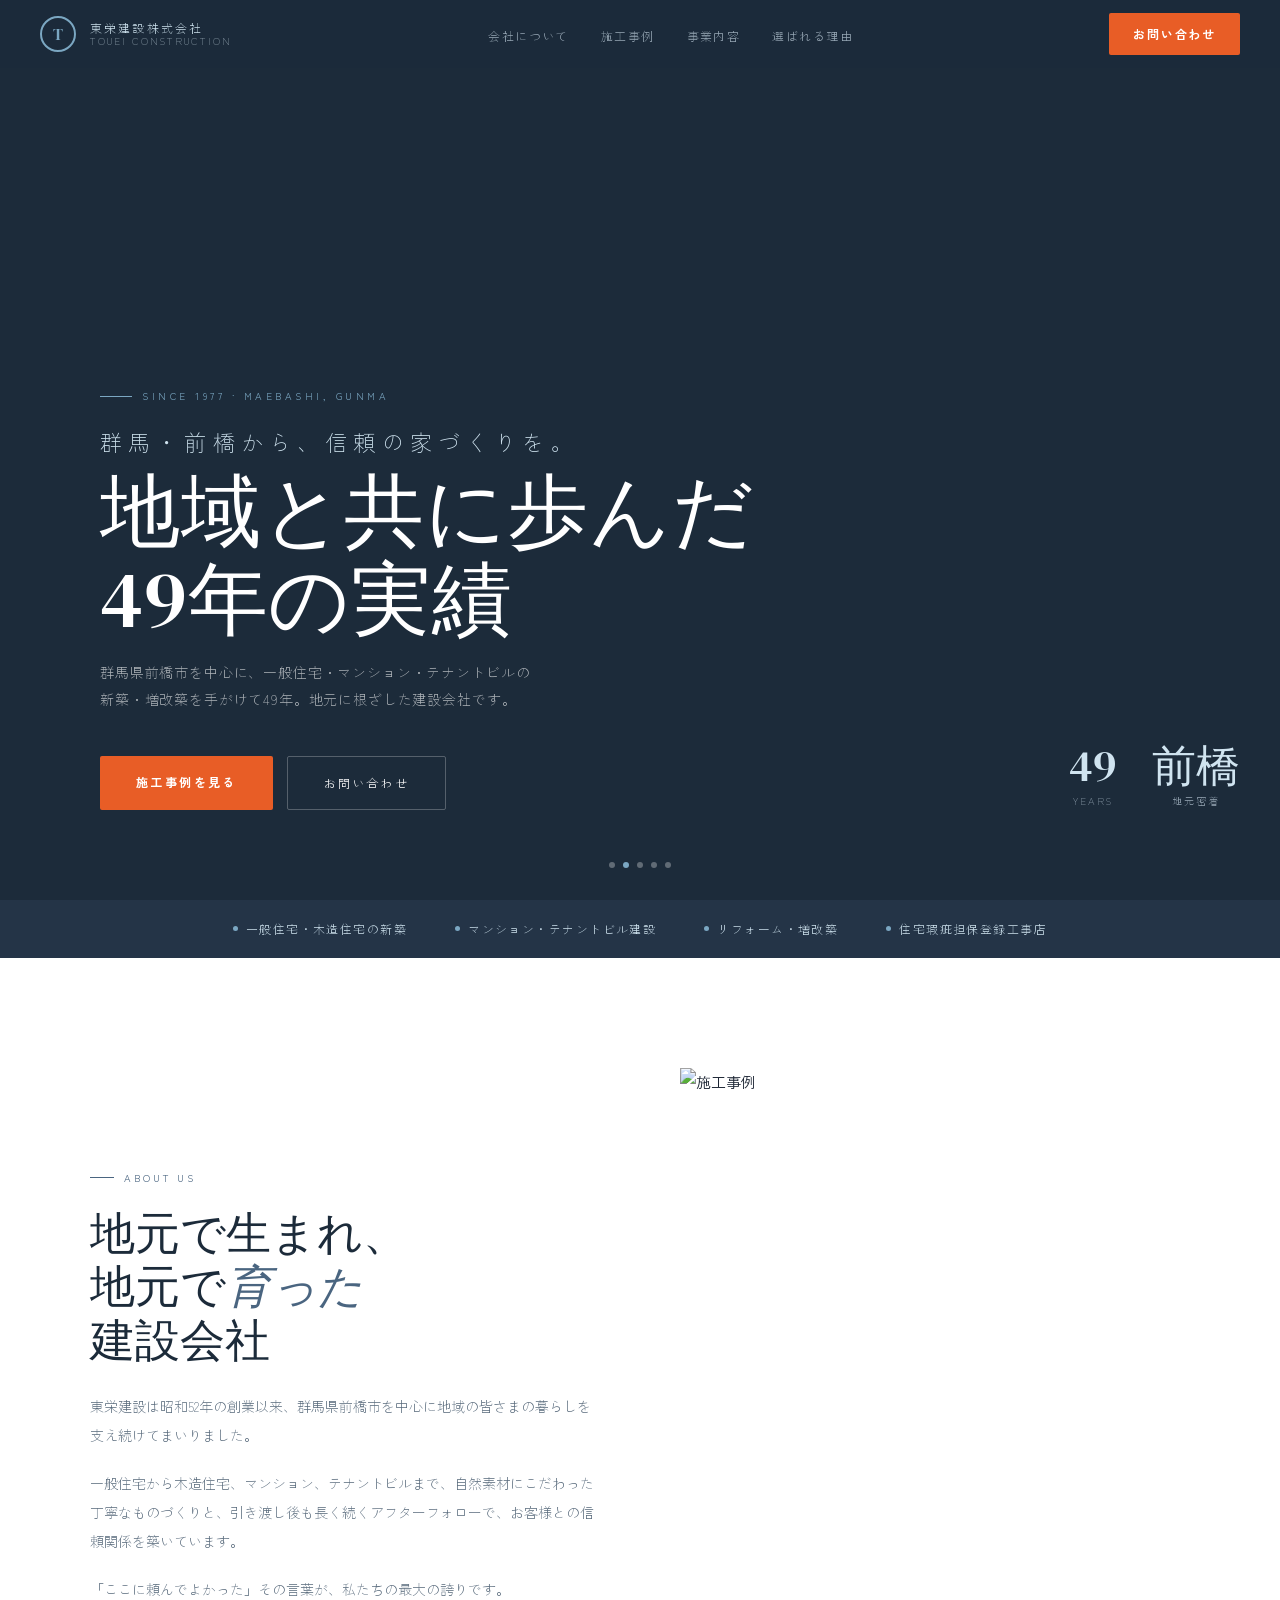
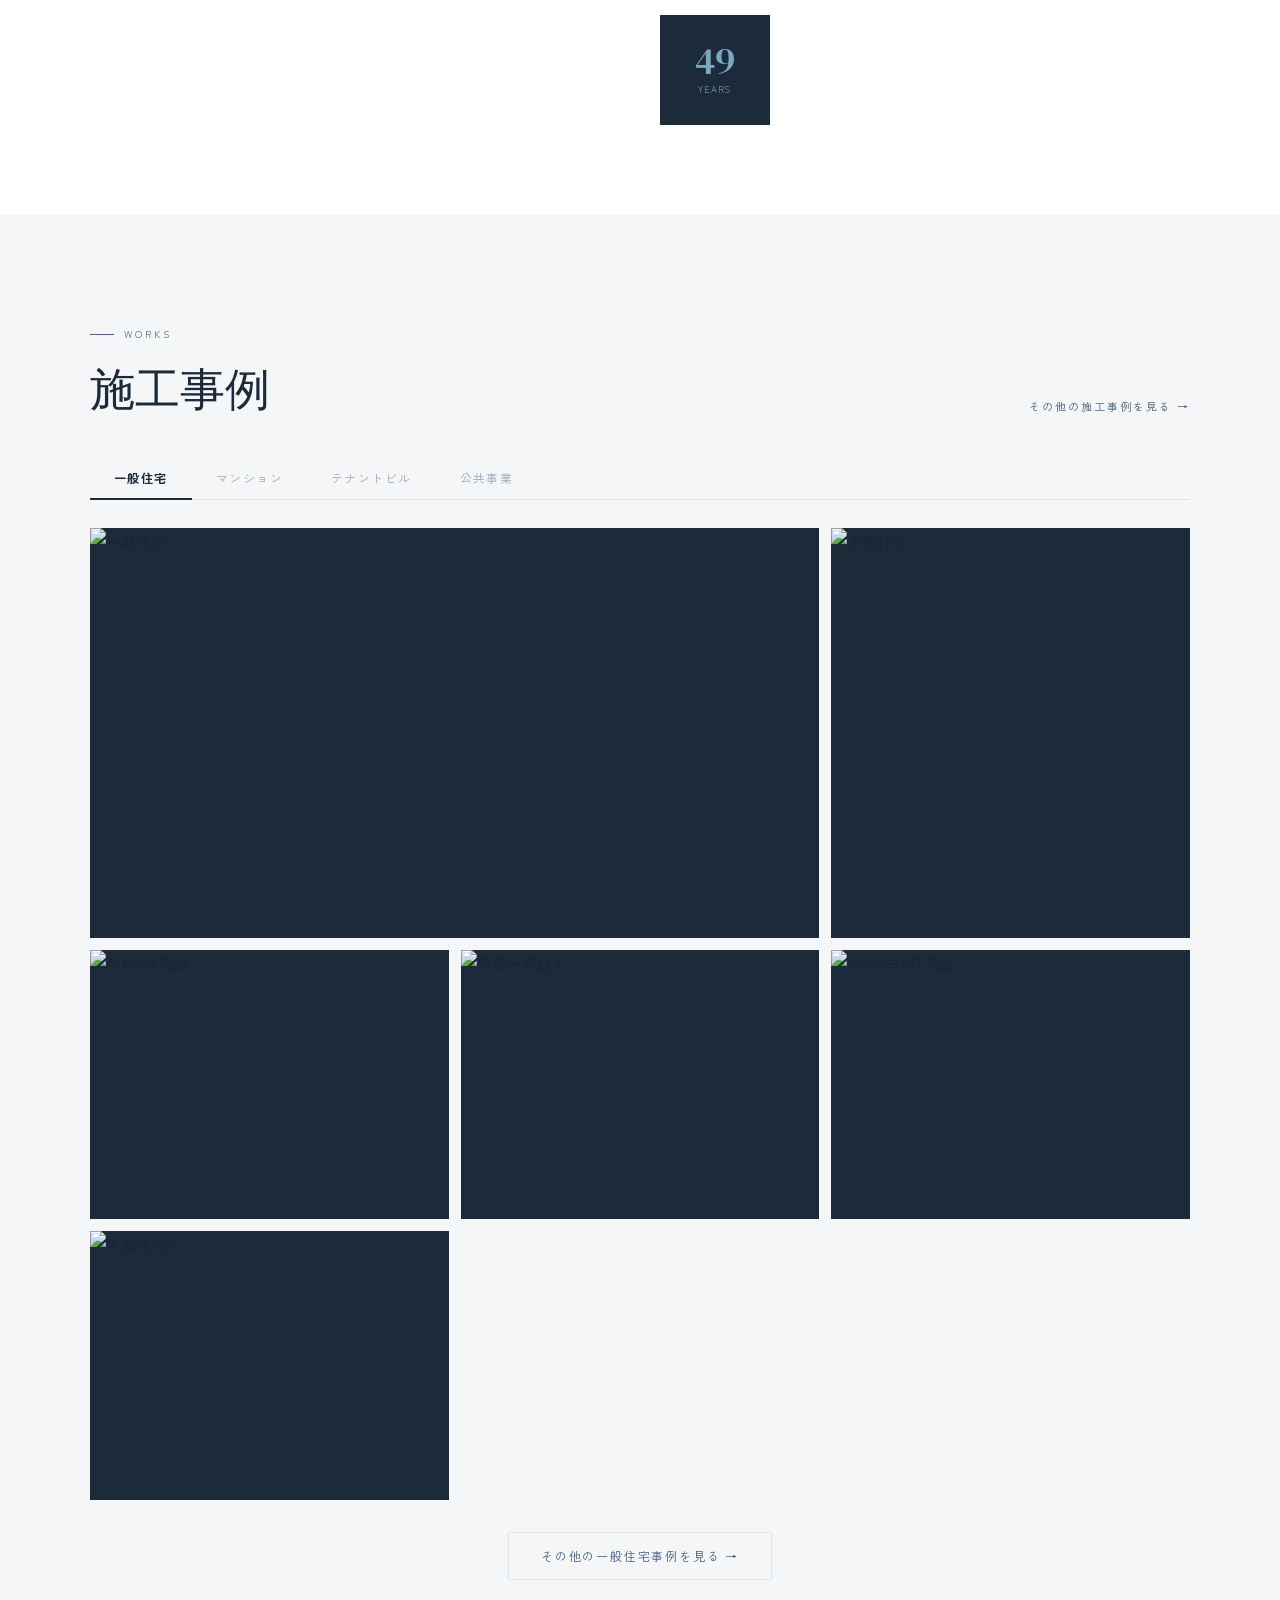
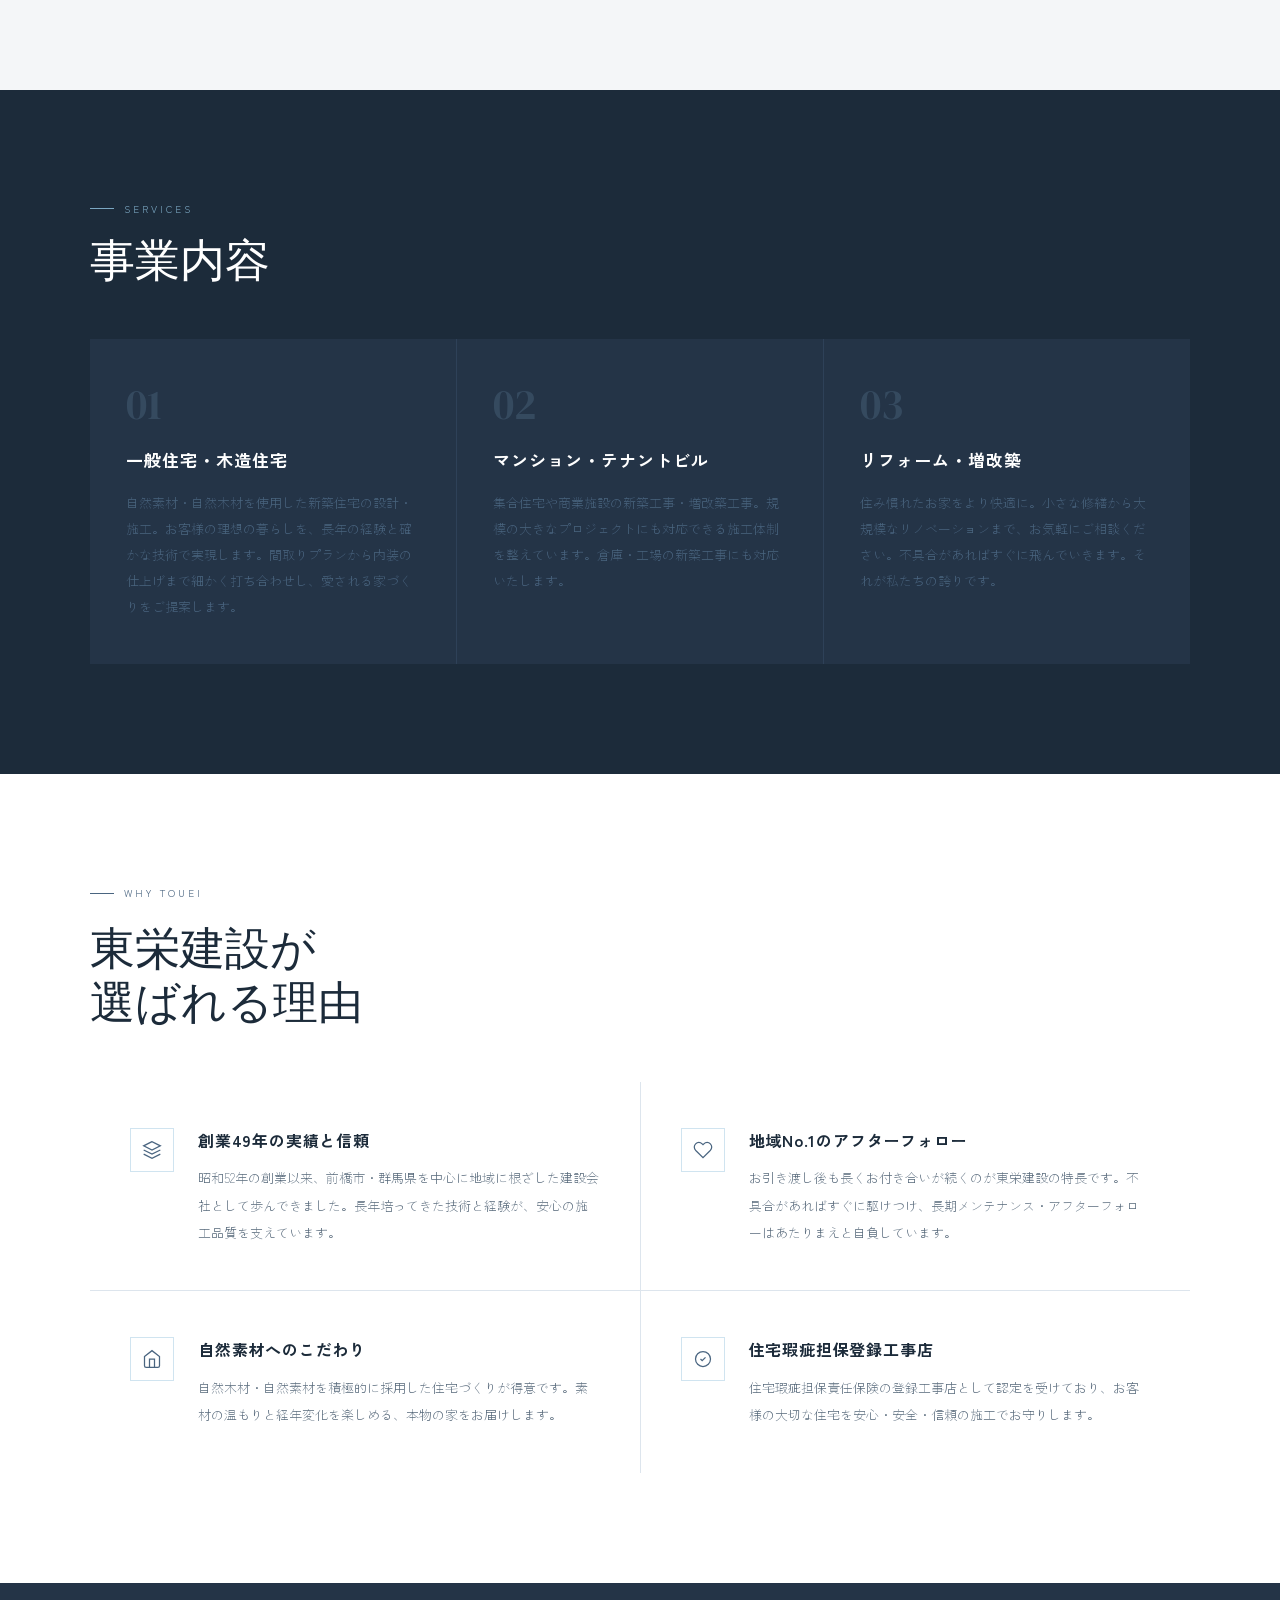
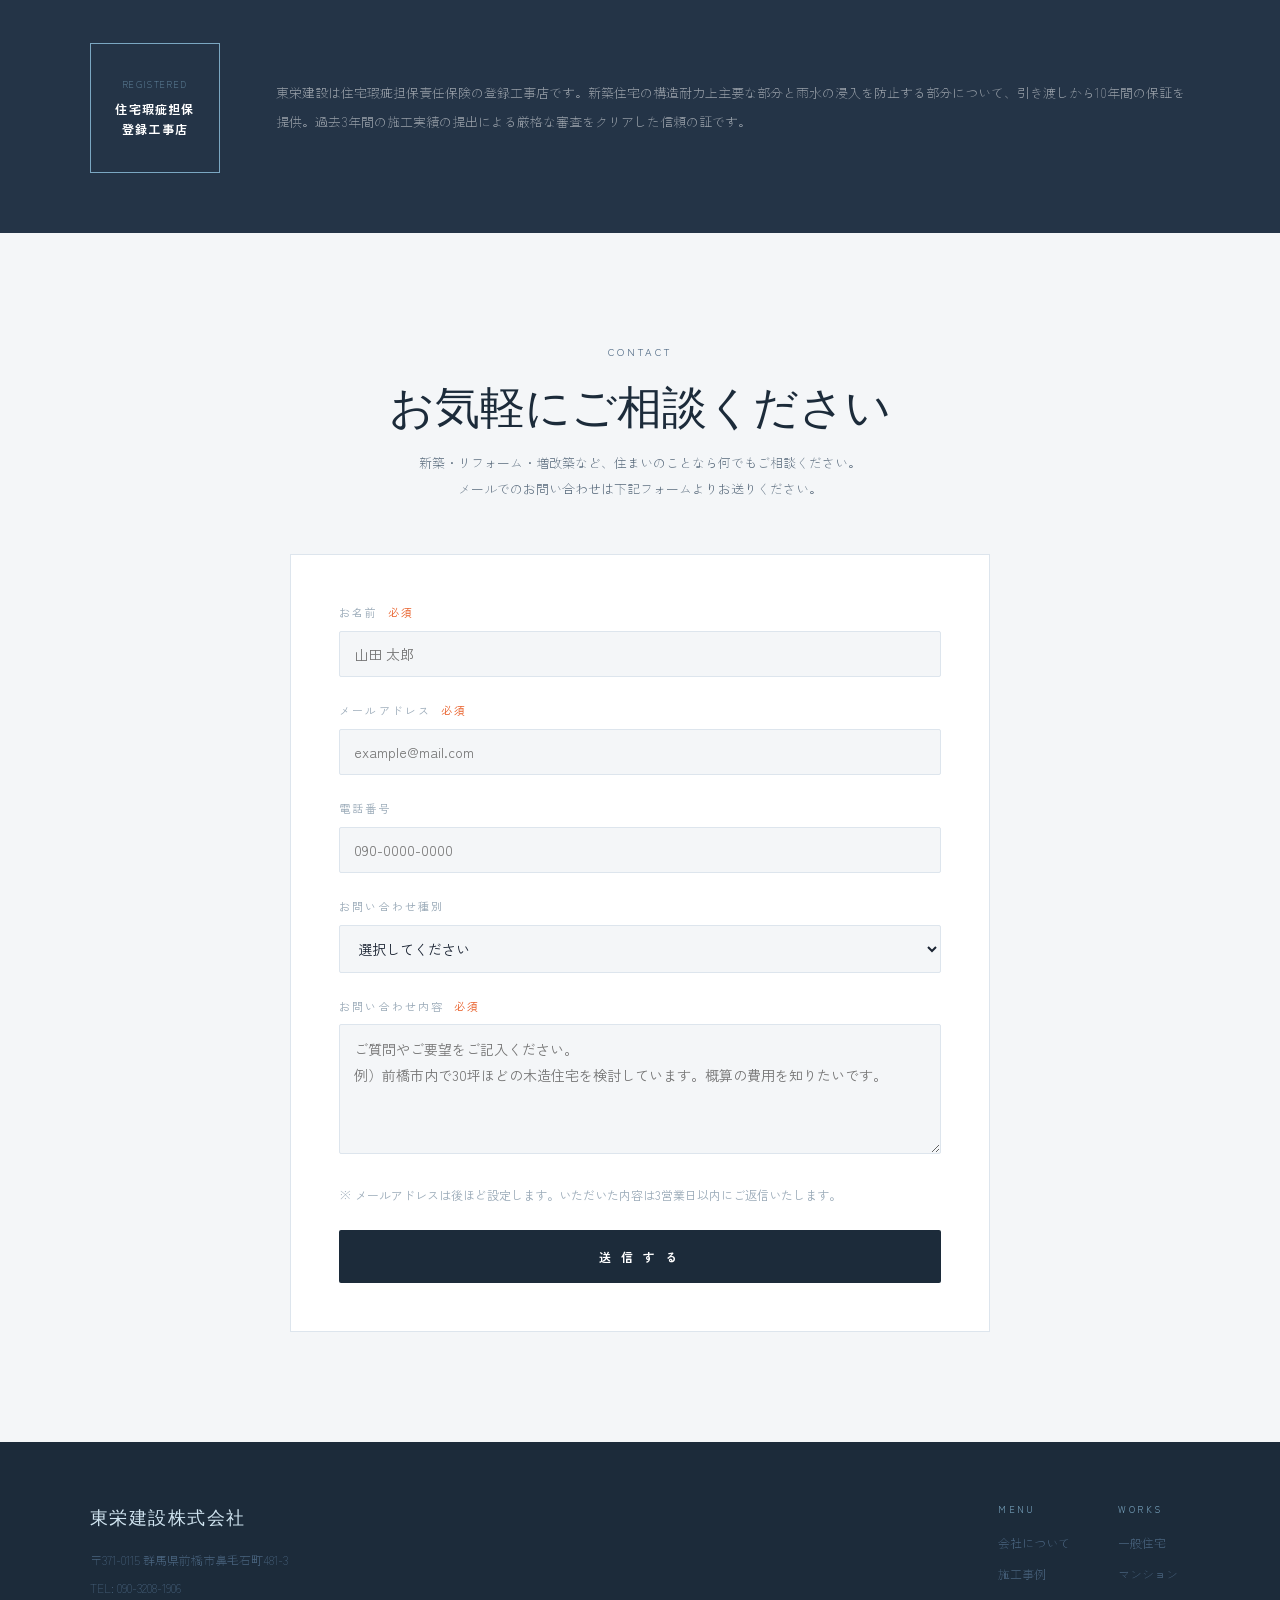
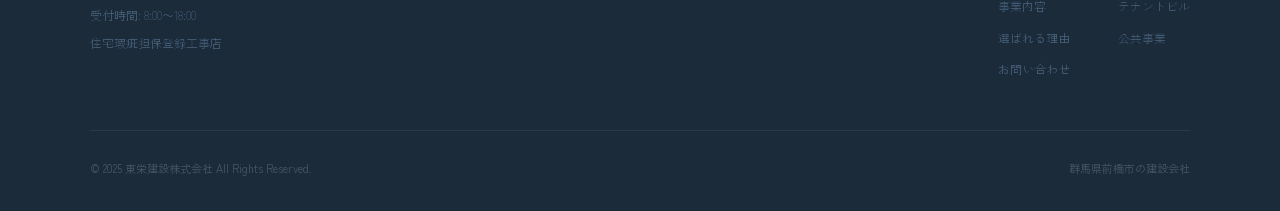
==== index.html @ 7540f431 "Rename touei_hp_v3.html to index.html" ====
<!DOCTYPE html>
<html lang="ja">
<head>
<meta charset="UTF-8">
<meta name="viewport" content="width=device-width, initial-scale=1.0">
<title>東栄建設株式会社 | 群馬県前橋市の建設会社</title>
<link href="https://fonts.googleapis.com/css2?family=Noto+Sans+JP:wght@300;400;500;700&family=DM+Serif+Display:ital@0;1&family=Zen+Kaku+Gothic+New:wght@300;400;700&display=swap" rel="stylesheet">
<style>
:root {
  --navy: #1c2b3a;
  --navy-mid: #243447;
  --navy-light: #2e4158;
  --steel: #4a6580;
  --sky: #7ba7c2;
  --sky-light: #d0e4f0;
  --off-white: #f4f6f8;
  --warm-white: #fafafa;
  --white: #ffffff;
  --text: #1a2332;
  --text-sub: #56687a;
  --text-hint: #9aaab8;
  --border: #dde5ed;
  --accent: #e85d26;
  --accent-light: #fdf0ea;
}
*{box-sizing:border-box;margin:0;padding:0;}
html{scroll-behavior:smooth;}
body{font-family:'Zen Kaku Gothic New','Noto Sans JP',sans-serif;background:var(--warm-white);color:var(--text);font-size:15px;line-height:1.8;overflow-x:hidden;}

/* ── NAV ── */
nav{position:fixed;top:0;left:0;right:0;z-index:100;height:68px;background:rgba(28,43,58,0.97);backdrop-filter:blur(10px);display:flex;align-items:center;justify-content:space-between;padding:0 40px;}
.nav-left{display:flex;align-items:center;gap:14px;}
.nav-logo-mark{width:36px;height:36px;border:2px solid var(--sky);border-radius:50%;display:flex;align-items:center;justify-content:center;font-family:'DM Serif Display',serif;font-size:16px;color:var(--sky);letter-spacing:0;}
.nav-logo-text{line-height:1.2;}
.nav-logo-text span:first-child{display:block;font-size:12px;letter-spacing:0.18em;color:var(--sky-light);font-weight:300;}
.nav-logo-text span:last-child{display:block;font-size:10px;letter-spacing:0.2em;color:var(--text-hint);font-weight:300;}
.nav-links{display:flex;gap:32px;list-style:none;}
.nav-links a{font-size:12px;letter-spacing:0.12em;color:var(--text-hint);text-decoration:none;transition:color 0.2s;font-weight:300;}
.nav-links a:hover{color:var(--sky-light);}
.nav-cta{background:var(--accent);color:var(--white);font-size:12px;letter-spacing:0.15em;padding:10px 24px;text-decoration:none;font-weight:700;transition:background 0.2s;border-radius:2px;}
.nav-cta:hover{background:#c44a1a;}
.hamburger{display:none;flex-direction:column;gap:5px;cursor:pointer;background:none;border:none;padding:4px;}
.hamburger span{width:22px;height:1.5px;background:var(--text-hint);display:block;transition:0.3s;}
.mobile-menu{display:none;position:fixed;inset:0;background:var(--navy);z-index:99;flex-direction:column;align-items:center;justify-content:center;gap:32px;}
.mobile-menu.open{display:flex;}
.mobile-menu a{font-size:18px;letter-spacing:0.15em;color:var(--off-white);text-decoration:none;font-weight:300;}
.mobile-menu .m-cta{background:var(--accent);color:white;padding:14px 40px;font-size:14px;letter-spacing:0.15em;font-weight:700;border-radius:2px;}
.m-close{position:absolute;top:20px;right:24px;background:none;border:none;color:var(--text-hint);font-size:26px;cursor:pointer;line-height:1;}

/* ── HERO ── */
.hero{min-height:100vh;background:var(--navy);display:flex;flex-direction:column;justify-content:flex-end;position:relative;overflow:hidden;}
.hero-slides{position:absolute;inset:0;}
.hero-slide{position:absolute;inset:0;opacity:0;transition:opacity 1.2s ease;background-size:cover;background-position:center;}
.hero-slide.active{opacity:1;}
.hero-slide::after{content:'';position:absolute;inset:0;background:linear-gradient(160deg,rgba(28,43,58,0.3) 0%,rgba(28,43,58,0.75) 100%);}
.hero-content{position:relative;z-index:2;max-width:1160px;margin:0 auto;padding:0 40px 90px;width:100%;animation:fadeUp 1s ease both;}
.hero-tag{display:inline-flex;align-items:center;gap:10px;font-size:10px;letter-spacing:0.35em;color:var(--sky);margin-bottom:24px;font-weight:400;}
.hero-tag::before{content:'';width:32px;height:1px;background:var(--sky);}
.hero h1{font-family:'DM Serif Display',serif;font-size:clamp(40px,6.5vw,80px);font-weight:400;color:var(--white);line-height:1.1;letter-spacing:0.01em;margin-bottom:16px;}
.hero h1 em{display:block;font-family:'Zen Kaku Gothic New',sans-serif;font-style:normal;font-size:clamp(15px,2vw,22px);font-weight:300;letter-spacing:0.28em;color:var(--sky-light);margin-bottom:14px;}
.hero-desc{font-size:14px;color:rgba(255,255,255,0.65);letter-spacing:0.06em;margin-bottom:44px;font-weight:300;max-width:520px;line-height:1.9;}
.hero-btns{display:flex;gap:14px;flex-wrap:wrap;}
.btn-main{display:inline-block;background:var(--accent);color:var(--white);font-size:12px;letter-spacing:0.2em;padding:15px 36px;text-decoration:none;font-weight:700;border-radius:2px;transition:background 0.2s;}
.btn-main:hover{background:#c44a1a;}
.btn-sub{display:inline-block;border:1px solid rgba(255,255,255,0.25);color:var(--white);font-size:12px;letter-spacing:0.18em;padding:15px 36px;text-decoration:none;font-weight:300;border-radius:2px;transition:all 0.2s;}
.btn-sub:hover{border-color:var(--sky);background:rgba(123,167,194,0.1);}
.hero-nums{position:absolute;right:40px;bottom:90px;z-index:2;display:flex;gap:36px;animation:fadeUp 1s 0.4s ease both;}
.hero-num{text-align:center;}
.hero-num-val{font-family:'DM Serif Display',serif;font-size:44px;color:var(--sky-light);line-height:1;}
.hero-num-label{font-size:10px;letter-spacing:0.2em;color:var(--text-hint);margin-top:4px;font-weight:300;}
.slide-dots{position:absolute;bottom:32px;left:50%;transform:translateX(-50%);display:flex;gap:8px;z-index:3;}
.dot{width:6px;height:6px;border-radius:50%;background:rgba(255,255,255,0.3);cursor:pointer;transition:background 0.3s;}
.dot.active{background:var(--sky);}

/* ── STRIP ── */
.strip{background:var(--navy-mid);padding:18px 40px;display:flex;justify-content:center;gap:48px;flex-wrap:wrap;}
.strip-item{display:flex;align-items:center;gap:8px;font-size:12px;letter-spacing:0.12em;color:var(--sky-light);font-weight:300;}
.strip-dot{width:5px;height:5px;border-radius:50%;background:var(--sky);flex-shrink:0;}

/* ── ABOUT ── */
.about{background:var(--white);padding:110px 40px;}
.about-inner{max-width:1100px;margin:0 auto;display:grid;grid-template-columns:1fr 1fr;gap:80px;align-items:center;}
.sec-tag{display:flex;align-items:center;gap:10px;font-size:10px;letter-spacing:0.3em;color:var(--steel);margin-bottom:20px;text-transform:uppercase;}
.sec-tag::before{content:'';width:24px;height:1px;background:var(--steel);}
.sec-title{font-family:'DM Serif Display',serif;font-size:clamp(30px,3.5vw,48px);font-weight:400;line-height:1.2;color:var(--navy);margin-bottom:24px;}
.sec-title em{font-style:italic;color:var(--steel);}
.about-text{font-size:14px;color:var(--text-sub);line-height:2.1;font-weight:300;}
.about-text p+p{margin-top:18px;}
.about-visual{position:relative;}
.about-img-main{width:100%;aspect-ratio:4/5;object-fit:cover;display:block;}
.about-badge{position:absolute;bottom:-20px;left:-20px;background:var(--navy);width:110px;height:110px;display:flex;flex-direction:column;align-items:center;justify-content:center;gap:2px;}
.about-badge-num{font-family:'DM Serif Display',serif;font-size:38px;color:var(--sky);line-height:1;}
.about-badge-label{font-size:9px;letter-spacing:0.18em;color:var(--sky-light);font-weight:300;}

/* ── WORKS ── */
.works{background:var(--off-white);padding:110px 40px;}
.works-inner{max-width:1100px;margin:0 auto;}
.works-head{display:flex;justify-content:space-between;align-items:flex-end;margin-bottom:40px;}
.works-more{font-size:11px;letter-spacing:0.18em;color:var(--steel);text-decoration:none;display:flex;align-items:center;gap:8px;transition:gap 0.2s;}
.works-more:hover{gap:14px;color:var(--navy);}
.btn-works-all{display:inline-block;border:1px solid var(--border);color:var(--steel);font-size:12px;letter-spacing:0.15em;padding:12px 32px;text-decoration:none;border-radius:2px;transition:all 0.2s;margin-top:8px;}
.btn-works-all:hover{border-color:var(--navy);color:var(--navy);background:var(--off-white);}
.tab-nav{display:flex;gap:0;margin-bottom:28px;border-bottom:1px solid var(--border);}
.tab-btn{padding:12px 24px;font-size:12px;letter-spacing:0.12em;color:var(--text-hint);cursor:pointer;background:none;border:none;border-bottom:2px solid transparent;margin-bottom:-1px;font-family:'Zen Kaku Gothic New',sans-serif;transition:all 0.2s;}
.tab-btn.active{color:var(--navy);border-bottom-color:var(--navy);font-weight:700;}
.tab-panel{display:none;}
.tab-panel.active{display:block;}
.works-grid{display:grid;grid-template-columns:repeat(3,1fr);gap:12px;}
.works-grid.two-col{grid-template-columns:repeat(2,1fr);}
.work-card{position:relative;overflow:hidden;background:var(--navy);cursor:pointer;}
.work-card img{width:100%;aspect-ratio:4/3;object-fit:cover;display:block;transition:transform 0.5s ease,opacity 0.3s;}
.work-card:hover img{transform:scale(1.04);opacity:0.85;}
.work-info{position:absolute;bottom:0;left:0;right:0;padding:16px;background:linear-gradient(to top,rgba(28,43,58,0.9) 0%,transparent 100%);transform:translateY(4px);opacity:0;transition:all 0.3s;}
.work-card:hover .work-info{opacity:1;transform:translateY(0);}
.work-info-title{font-size:13px;color:var(--white);letter-spacing:0.06em;font-weight:500;}
.work-info-sub{font-size:11px;color:var(--sky-light);letter-spacing:0.06em;margin-top:2px;font-weight:300;}
.work-card.span2{grid-column:span 2;}
.work-card.span2 img{aspect-ratio:16/9;}

/* ── SERVICES ── */
.services{background:var(--navy);padding:110px 40px;}
.services-inner{max-width:1100px;margin:0 auto;}
.services-inner .sec-tag{color:var(--sky);margin-bottom:16px;}
.services-inner .sec-tag::before{background:var(--sky);}
.services-inner .sec-title{color:var(--white);margin-bottom:52px;}
.srv-grid{display:grid;grid-template-columns:repeat(3,1fr);gap:1px;background:var(--navy-light);}
.srv-card{background:var(--navy-mid);padding:44px 36px;transition:background 0.2s;position:relative;overflow:hidden;}
.srv-card::before{content:'';position:absolute;top:0;left:0;width:3px;height:100%;background:var(--sky);transform:scaleY(0);transform-origin:top;transition:transform 0.35s ease;}
.srv-card:hover{background:#1e3249;}
.srv-card:hover::before{transform:scaleY(1);}
.srv-num{font-family:'DM Serif Display',serif;font-size:42px;color:rgba(123,167,194,0.2);line-height:1;margin-bottom:20px;transition:color 0.2s;}
.srv-card:hover .srv-num{color:rgba(123,167,194,0.4);}
.srv-title{font-size:17px;font-weight:700;color:var(--white);letter-spacing:0.06em;margin-bottom:14px;}
.srv-desc{font-size:13px;color:var(--steel);line-height:2;font-weight:300;}

/* ── STRENGTHS ── */
.strengths{background:var(--white);padding:110px 40px;}
.strengths-inner{max-width:1100px;margin:0 auto;}
.str-grid{display:grid;grid-template-columns:repeat(2,1fr);gap:1px;margin-top:52px;background:var(--border);}
.str-item{background:var(--white);padding:44px 40px;display:flex;gap:24px;align-items:flex-start;transition:background 0.2s;}
.str-item:hover{background:var(--off-white);}
.str-icon{width:44px;height:44px;border:1px solid var(--sky-light);display:flex;align-items:center;justify-content:center;flex-shrink:0;margin-top:2px;}
.str-icon svg{width:20px;height:20px;stroke:var(--steel);fill:none;stroke-width:1.5;}
.str-title{font-size:16px;font-weight:700;letter-spacing:0.05em;margin-bottom:10px;color:var(--navy);}
.str-desc{font-size:13px;color:var(--text-sub);line-height:2.1;font-weight:300;}

/* ── GUARANTEE ── */
.guarantee{background:var(--navy-mid);padding:60px 40px;}
.guarantee-inner{max-width:1100px;margin:0 auto;display:flex;align-items:center;gap:56px;flex-wrap:wrap;}
.g-badge{width:130px;height:130px;border:1px solid var(--sky);flex-shrink:0;display:flex;flex-direction:column;align-items:center;justify-content:center;gap:6px;}
.g-badge-label{font-size:9px;letter-spacing:0.2em;color:var(--sky);font-weight:300;}
.g-badge-text{font-size:12px;font-weight:700;color:var(--white);letter-spacing:0.1em;text-align:center;line-height:1.6;}
.g-text{font-size:13px;color:rgba(255,255,255,0.55);line-height:2.2;font-weight:300;flex:1;}

/* ── CONTACT ── */
.contact{background:var(--off-white);padding:110px 40px;}
.contact-inner{max-width:700px;margin:0 auto;}
.contact-inner .sec-tag{justify-content:center;}
.contact-inner .sec-tag::before{display:none;}
.contact-inner .sec-title{text-align:center;margin-bottom:16px;}
.contact-sub{text-align:center;font-size:13px;color:var(--text-sub);margin-bottom:52px;line-height:2;font-weight:300;}
.contact-form{background:var(--white);padding:48px;border:1px solid var(--border);}
.form-row{margin-bottom:24px;}
.form-label{display:block;font-size:11px;letter-spacing:0.2em;color:var(--text-hint);margin-bottom:8px;font-weight:400;}
.form-label span{color:var(--accent);margin-left:4px;}
.form-input,.form-select,.form-textarea{width:100%;background:var(--off-white);border:1px solid var(--border);border-radius:2px;padding:12px 14px;font-size:14px;font-family:'Zen Kaku Gothic New',sans-serif;color:var(--text);outline:none;transition:border-color 0.2s;}
.form-input:focus,.form-select:focus,.form-textarea:focus{border-color:var(--steel);background:var(--white);}
.form-textarea{resize:vertical;min-height:130px;line-height:1.8;}
.form-note{font-size:12px;color:var(--text-hint);margin-bottom:24px;line-height:1.7;}
.form-submit{width:100%;background:var(--navy);color:var(--white);border:none;padding:18px;font-size:12px;letter-spacing:0.3em;font-family:'Zen Kaku Gothic New',sans-serif;cursor:pointer;transition:background 0.2s;font-weight:700;border-radius:2px;}
.form-submit:hover{background:var(--navy-light);}
.contact-info-box{background:var(--navy);padding:28px 32px;margin-bottom:24px;display:flex;align-items:center;gap:24px;}
.contact-info-icon{color:var(--sky);font-size:22px;flex-shrink:0;}
.contact-info-label{font-size:10px;letter-spacing:0.2em;color:var(--sky-light);margin-bottom:4px;font-weight:300;}
.contact-info-val{font-family:'DM Serif Display',serif;font-size:28px;color:var(--white);letter-spacing:0.05em;line-height:1;}
.contact-info-note{font-size:11px;color:var(--steel);margin-top:4px;font-weight:300;}

/* ── FOOTER ── */
footer{background:var(--navy);padding:60px 40px 32px;}
.footer-inner{max-width:1100px;margin:0 auto;}
.footer-top{display:flex;justify-content:space-between;align-items:flex-start;padding-bottom:40px;border-bottom:1px solid rgba(255,255,255,0.07);margin-bottom:28px;gap:40px;flex-wrap:wrap;}
.footer-logo{font-family:'DM Serif Display',serif;font-size:18px;color:var(--sky-light);letter-spacing:0.08em;margin-bottom:12px;}
.footer-info{font-size:12px;color:var(--steel);line-height:2.3;font-weight:300;}
.footer-nav-group{display:flex;gap:48px;}
.footer-nav-title{font-size:9px;letter-spacing:0.28em;color:var(--sky);margin-bottom:14px;font-weight:400;}
.footer-nav-col a{display:block;font-size:12px;color:var(--steel);text-decoration:none;margin-bottom:10px;transition:color 0.2s;font-weight:300;}
.footer-nav-col a:hover{color:var(--sky-light);}
.footer-bottom{display:flex;justify-content:space-between;align-items:center;font-size:11px;color:rgba(255,255,255,0.2);flex-wrap:wrap;gap:8px;}

/* ── ANIMATIONS ── */
@keyframes fadeUp{from{opacity:0;transform:translateY(28px);}to{opacity:1;transform:translateY(0);}}
.reveal{opacity:0;transform:translateY(20px);transition:opacity 0.7s ease,transform 0.7s ease;}
.reveal.visible{opacity:1;transform:translateY(0);}
.reveal-delay-1{transition-delay:0.1s;}
.reveal-delay-2{transition-delay:0.2s;}
.reveal-delay-3{transition-delay:0.3s;}

/* ── RESPONSIVE ── */
@media(max-width:960px){
  nav{padding:0 20px;}
  .nav-links,.nav-cta{display:none;}
  .hamburger{display:flex;}
  .hero-content{padding:0 20px 80px;}
  .hero-nums{display:none;}
  .strip{padding:14px 20px;gap:20px;}
  .about{padding:80px 20px;}
  .about-inner{grid-template-columns:1fr;gap:48px;}
  .about-visual{order:-1;}
  .about-badge{width:90px;height:90px;bottom:-14px;left:-14px;}
  .about-badge-num{font-size:28px;}
  .works{padding:80px 20px;}
  .works-head{flex-direction:column;align-items:flex-start;gap:12px;}
  .works-grid{grid-template-columns:1fr 1fr;}
  .work-card.span2{grid-column:span 2;}
  .work-card.span2 img{aspect-ratio:4/3;}
  .services{padding:80px 20px;}
  .srv-grid{grid-template-columns:1fr;}
  .strengths{padding:80px 20px;}
  .str-grid{grid-template-columns:1fr;}
  .guarantee{padding:48px 20px;}
  .guarantee-inner{gap:28px;}
  .contact{padding:80px 20px;}
  .contact-form{padding:28px 20px;}
  footer{padding:48px 20px 28px;}
  .footer-top{flex-direction:column;}
  .footer-nav-group{flex-direction:column;gap:20px;}
  .tab-nav{overflow-x:auto;}
}
@media(max-width:480px){
  .works-grid{grid-template-columns:1fr;}
  .work-card.span2{grid-column:span 1;}
}
</style>
</head>
<body>

<!-- NAV -->
<nav>
  <div class="nav-left">
    <div class="nav-logo-mark">T</div>
    <div class="nav-logo-text">
      <span>東栄建設株式会社</span>
      <span>TOUEI CONSTRUCTION</span>
    </div>
  </div>
  <ul class="nav-links">
    <li><a href="#about">会社について</a></li>
    <li><a href="#works">施工事例</a></li>
    <li><a href="#services">事業内容</a></li>
    <li><a href="#strengths">選ばれる理由</a></li>
  </ul>
  <a href="#contact" class="nav-cta">お問い合わせ</a>
  <button class="hamburger" onclick="toggleMenu()"><span></span><span></span><span></span></button>
</nav>

<!-- MOBILE MENU -->
<div class="mobile-menu" id="mobileMenu">
  <button class="m-close" onclick="toggleMenu()">✕</button>
  <a href="#about" onclick="toggleMenu()">会社について</a>
  <a href="#works" onclick="toggleMenu()">施工事例</a>
  <a href="#services" onclick="toggleMenu()">事業内容</a>
  <a href="#strengths" onclick="toggleMenu()">選ばれる理由</a>
  <a href="#contact" class="m-cta" onclick="toggleMenu()">お問い合わせ</a>
</div>

<!-- HERO -->
<section class="hero">
  <div class="hero-slides" id="heroSlides">
    <div class="hero-slide active" style="background-image:url('http://www.touei-kk.co.jp/kenchiku/kenchiku.phot/ite-new-1.gif');"></div>
    <div class="hero-slide" style="background-image:url('http://www.touei-kk.co.jp/kenchiku/kenchiku.phot/T-1.gif');"></div>
    <div class="hero-slide" style="background-image:url('http://www.touei-kk.co.jp/kenchiku/kenchiku.phot/katsuyama-1.gif');"></div>
    <div class="hero-slide" style="background-image:url('http://www.touei-kk.co.jp/kenchiku/kenchiku.phot/reiwa2.8-1.gif');"></div>
    <div class="hero-slide" style="background-image:url('http://www.touei-kk.co.jp/kenchiku/kenchiku.phot/m11-01.gif');"></div>
  </div>
  <div class="hero-content">
    <div class="hero-tag">SINCE 1977 · MAEBASHI, GUNMA</div>
    <h1>
      <em>群馬・前橋から、信頼の家づくりを。</em>
      地域と共に歩んだ<br>49年の実績
    </h1>
    <p class="hero-desc">群馬県前橋市を中心に、一般住宅・マンション・テナントビルの<br>新築・増改築を手がけて49年。地元に根ざした建設会社です。</p>
    <div class="hero-btns">
      <a href="#works" class="btn-main">施工事例を見る</a>
      <a href="#contact" class="btn-sub">お問い合わせ</a>
    </div>
  </div>
  <div class="hero-nums">
    <div class="hero-num">
      <div class="hero-num-val">49</div>
      <div class="hero-num-label">YEARS</div>
    </div>
    <div class="hero-num">
      <div class="hero-num-val">前橋</div>
      <div class="hero-num-label">地元密着</div>
    </div>
  </div>
  <div class="slide-dots" id="slideDots">
    <div class="dot active" onclick="goSlide(0)"></div>
    <div class="dot" onclick="goSlide(1)"></div>
    <div class="dot" onclick="goSlide(2)"></div>
    <div class="dot" onclick="goSlide(3)"></div>
    <div class="dot" onclick="goSlide(4)"></div>
  </div>
</section>

<!-- STRIP -->
<div class="strip">
  <div class="strip-item"><div class="strip-dot"></div>一般住宅・木造住宅の新築</div>
  <div class="strip-item"><div class="strip-dot"></div>マンション・テナントビル建設</div>
  <div class="strip-item"><div class="strip-dot"></div>リフォーム・増改築</div>
  <div class="strip-item"><div class="strip-dot"></div>住宅瑕疵担保登録工事店</div>
</div>

<!-- ABOUT -->
<section class="about" id="about">
  <div class="about-inner">
    <div class="reveal">
      <div class="sec-tag">ABOUT US</div>
      <h2 class="sec-title">地元で生まれ、<br>地元で<em>育った</em><br>建設会社</h2>
      <div class="about-text">
        <p>東栄建設は昭和52年の創業以来、群馬県前橋市を中心に地域の皆さまの暮らしを支え続けてまいりました。</p>
        <p>一般住宅から木造住宅、マンション、テナントビルまで、自然素材にこだわった丁寧なものづくりと、引き渡し後も長く続くアフターフォローで、お客様との信頼関係を築いています。</p>
        <p>「ここに頼んでよかった」その言葉が、私たちの最大の誇りです。</p>
      </div>
    </div>
    <div class="about-visual reveal reveal-delay-2">
      <img src="http://www.touei-kk.co.jp/kenchiku/kenchiku.phot/T-1.gif" alt="施工事例" class="about-img-main">
      <div class="about-badge">
        <div class="about-badge-num">49</div>
        <div class="about-badge-label">YEARS</div>
      </div>
    </div>
  </div>
</section>

<!-- WORKS -->
<section class="works" id="works">
  <div class="works-inner">
    <div class="works-head reveal">
      <div>
        <div class="sec-tag">WORKS</div>
        <h2 class="sec-title" style="margin-bottom:0;">施工事例</h2>
      </div>
      <a href="touei_works.html" target="_blank" class="works-more">その他の施工事例を見る →</a>
    </div>

    <div class="tab-nav reveal">
      <button class="tab-btn active" onclick="switchTab('juutaku')">一般住宅</button>
      <button class="tab-btn" onclick="switchTab('mansion')">マンション</button>
      <button class="tab-btn" onclick="switchTab('tenant')">テナントビル</button>
      <button class="tab-btn" onclick="switchTab('koukyou')">公共事業</button>
    </div>

    <!-- 一般住宅 ピックアップ6枚 -->
    <div class="tab-panel active" id="tab-juutaku">
      <div class="works-grid">
        <div class="work-card span2 reveal">
          <img src="http://www.touei-kk.co.jp/kenchiku/kenchiku.phot/ite-new-1.gif" alt="一般住宅" loading="lazy">
          <div class="work-info"><div class="work-info-title">一般住宅 / 前橋市</div><div class="work-info-sub">木造新築</div></div>
        </div>
        <div class="work-card reveal reveal-delay-1">
          <img src="http://www.touei-kk.co.jp/kenchiku/kenchiku.phot/T-1.gif" alt="木造住宅" loading="lazy">
          <div class="work-info"><div class="work-info-title">木造住宅 / 前橋市</div><div class="work-info-sub">自然素材の家</div></div>
        </div>
        <div class="work-card reveal reveal-delay-2">
          <img src="http://www.touei-kk.co.jp/kenchiku/kenchiku.phot/reiwa2.8-1.gif" alt="令和2年完成" loading="lazy">
          <div class="work-info"><div class="work-info-title">一般住宅 / 令和2年完成</div><div class="work-info-sub">前橋市</div></div>
        </div>
        <div class="work-card reveal">
          <img src="http://www.touei-kk.co.jp/kenchiku/kenchiku.phot/m11-01.gif" alt="新築一戸建て" loading="lazy">
          <div class="work-info"><div class="work-info-title">新築一戸建て / 前橋市</div><div class="work-info-sub">木造2階建て</div></div>
        </div>
        <div class="work-card reveal reveal-delay-1">
          <img src="http://www.touei-kk.co.jp/kenchiku/kenchiku.phot/k.tei-riwa2.2-01.gif" alt="令和2年2月完成" loading="lazy">
          <div class="work-info"><div class="work-info-title">一般住宅 / 令和2年完成</div><div class="work-info-sub">前橋市</div></div>
        </div>
        <div class="work-card reveal reveal-delay-2">
          <img src="http://www.touei-kk.co.jp/kenchiku/kenchiku.phot/T-4.gif" alt="木造住宅4" loading="lazy">
          <div class="work-info"><div class="work-info-title">木造住宅 / 前橋市</div><div class="work-info-sub">外観</div></div>
        </div>
      </div>
      <div style="text-align:center;margin-top:24px;">
        <a href="touei_works.html#juutaku" target="_blank" class="btn-works-all">その他の一般住宅事例を見る →</a>
      </div>
    </div>

    <!-- マンション -->
    <div class="tab-panel" id="tab-mansion">
      <div class="works-grid">
        <div class="work-card span2 reveal">
          <img src="http://www.touei-kk.co.jp/kenchiku/kenchiku.phot/man-01.gif" alt="MAEDAマンション" loading="lazy">
          <div class="work-info"><div class="work-info-title">MAEDAマンション / 前橋市</div><div class="work-info-sub">集合住宅 新築</div></div>
        </div>
        <div class="work-card reveal reveal-delay-1">
          <img src="http://www.touei-kk.co.jp/kenchiku/kenchiku.phot/man-02.gif" alt="マンション ステップ21" loading="lazy">
          <div class="work-info"><div class="work-info-title">マンション ステップ21</div><div class="work-info-sub">新築工事</div></div>
        </div>
        <div class="work-card reveal reveal-delay-2">
          <img src="http://www.touei-kk.co.jp/kenchiku/kenchiku.phot/man-02s1.gif" alt="マンション ステップ21 詳細" loading="lazy">
          <div class="work-info"><div class="work-info-title">マンション ステップ21</div><div class="work-info-sub">外観詳細</div></div>
        </div>
      </div>
    </div>

    <!-- テナントビル -->
    <div class="tab-panel" id="tab-tenant">
      <div class="works-grid">
        <div class="work-card span2 reveal">
          <img src="http://www.touei-kk.co.jp/kenchiku/kenchiku.phot/tena-01.gif" alt="TATSUNOビル" loading="lazy">
          <div class="work-info"><div class="work-info-title">TATSUNOビル / 群馬県</div><div class="work-info-sub">テナントビル新築</div></div>
        </div>
        <div class="work-card reveal reveal-delay-1">
          <img src="http://www.touei-kk.co.jp/kenchiku/kenchiku.phot/tena-s-01-1.gif" alt="TATSUNOビル詳細1" loading="lazy">
          <div class="work-info"><div class="work-info-title">TATSUNOビル / 外観</div><div class="work-info-sub">施工詳細</div></div>
        </div>
        <div class="work-card reveal reveal-delay-2">
          <img src="http://www.touei-kk.co.jp/kenchiku/kenchiku.phot/tena-s-01-2.gif" alt="TATSUNOビル詳細2" loading="lazy">
          <div class="work-info"><div class="work-info-title">TATSUNOビル / 外観</div><div class="work-info-sub">施工詳細</div></div>
        </div>
      </div>
    </div>

    <!-- 公共事業 -->
    <div class="tab-panel" id="tab-koukyou">
      <div class="works-grid">
        <div class="work-card span2 reveal">
          <img src="http://www.touei-kk.co.jp/kenchiku/kenchiku.phot/katsuyama-1.gif" alt="勝山小学校トイレ" loading="lazy">
          <div class="work-info"><div class="work-info-title">勝山小学校 バリアフリートイレ</div><div class="work-info-sub">令和7年完成</div></div>
        </div>
        <div class="work-card reveal reveal-delay-1">
          <img src="http://www.touei-kk.co.jp/kenchiku/kenchiku.phot/iwagami-1.gif" alt="岩神小学校トイレ" loading="lazy">
          <div class="work-info"><div class="work-info-title">岩神小学校 バリアフリートイレ</div><div class="work-info-sub">令和7年完成</div></div>
        </div>
        <div class="work-card reveal reveal-delay-2">
          <img src="http://www.touei-kk.co.jp/kenchiku/kenchiku.phot/nishizenyata-1.gif" alt="西善町矢田公園" loading="lazy">
          <div class="work-info"><div class="work-info-title">西善町矢田公園 トイレ</div><div class="work-info-sub">令和6年完成</div></div>
        </div>
        <div class="work-card reveal">
          <img src="http://www.touei-kk.co.jp/kenchiku/kenchiku.phot/ootonemidori-1.gif" alt="利根川大利根緑地" loading="lazy">
          <div class="work-info"><div class="work-info-title">利根川大利根緑地 トイレ</div><div class="work-info-sub">令和6年完成</div></div>
        </div>
        <div class="work-card reveal reveal-delay-1">
          <img src="http://www.touei-kk.co.jp/kenchiku/kenchiku.phot/shikishima-1.gif" alt="敷島緑地" loading="lazy">
          <div class="work-info"><div class="work-info-title">敷島緑地 トイレ</div><div class="work-info-sub">令和5年完成</div></div>
        </div>
        <div class="work-card reveal reveal-delay-2">
          <img src="http://www.touei-kk.co.jp/kenchiku/kenchiku.phot/shikishima-2.gif" alt="敷島緑地2" loading="lazy">
          <div class="work-info"><div class="work-info-title">敷島緑地 多目的トイレ</div><div class="work-info-sub">令和5年完成</div></div>
        </div>
      </div>
      <div style="text-align:center;margin-top:24px;">
        <a href="touei_works.html#koukyou" target="_blank" class="btn-works-all">その他の公共事業実績を見る →</a>
      </div>
    </div>
  </div>
</section>

<!-- SERVICES -->
<section class="services" id="services">
  <div class="services-inner">
    <div class="reveal">
      <div class="sec-tag">SERVICES</div>
      <h2 class="sec-title">事業内容</h2>
    </div>
    <div class="srv-grid">
      <div class="srv-card reveal">
        <div class="srv-num">01</div>
        <div class="srv-title">一般住宅・木造住宅</div>
        <div class="srv-desc">自然素材・自然木材を使用した新築住宅の設計・施工。お客様の理想の暮らしを、長年の経験と確かな技術で実現します。間取りプランから内装の仕上げまで細かく打ち合わせし、愛される家づくりをご提案します。</div>
      </div>
      <div class="srv-card reveal reveal-delay-1">
        <div class="srv-num">02</div>
        <div class="srv-title">マンション・テナントビル</div>
        <div class="srv-desc">集合住宅や商業施設の新築工事・増改築工事。規模の大きなプロジェクトにも対応できる施工体制を整えています。倉庫・工場の新築工事にも対応いたします。</div>
      </div>
      <div class="srv-card reveal reveal-delay-2">
        <div class="srv-num">03</div>
        <div class="srv-title">リフォーム・増改築</div>
        <div class="srv-desc">住み慣れたお家をより快適に。小さな修繕から大規模なリノベーションまで、お気軽にご相談ください。不具合があればすぐに飛んでいきます。それが私たちの誇りです。</div>
      </div>
    </div>
  </div>
</section>

<!-- STRENGTHS -->
<section class="strengths" id="strengths">
  <div class="strengths-inner">
    <div class="reveal">
      <div class="sec-tag">WHY TOUEI</div>
      <h2 class="sec-title">東栄建設が<br>選ばれる理由</h2>
    </div>
    <div class="str-grid">
      <div class="str-item reveal">
        <div class="str-icon">
          <svg viewBox="0 0 24 24"><path d="M12 2L2 7l10 5 10-5-10-5zM2 17l10 5 10-5M2 12l10 5 10-5"/></svg>
        </div>
        <div>
          <div class="str-title">創業49年の実績と信頼</div>
          <div class="str-desc">昭和52年の創業以来、前橋市・群馬県を中心に地域に根ざした建設会社として歩んできました。長年培ってきた技術と経験が、安心の施工品質を支えています。</div>
        </div>
      </div>
      <div class="str-item reveal reveal-delay-1">
        <div class="str-icon">
          <svg viewBox="0 0 24 24"><path d="M20.84 4.61a5.5 5.5 0 0 0-7.78 0L12 5.67l-1.06-1.06a5.5 5.5 0 0 0-7.78 7.78l1.06 1.06L12 21.23l7.78-7.78 1.06-1.06a5.5 5.5 0 0 0 0-7.78z"/></svg>
        </div>
        <div>
          <div class="str-title">地域No.1のアフターフォロー</div>
          <div class="str-desc">お引き渡し後も長くお付き合いが続くのが東栄建設の特長です。不具合があればすぐに駆けつけ、長期メンテナンス・アフターフォローはあたりまえと自負しています。</div>
        </div>
      </div>
      <div class="str-item reveal reveal-delay-2">
        <div class="str-icon">
          <svg viewBox="0 0 24 24"><path d="M3 9l9-7 9 7v11a2 2 0 0 1-2 2H5a2 2 0 0 1-2-2z"/><polyline points="9 22 9 12 15 12 15 22"/></svg>
        </div>
        <div>
          <div class="str-title">自然素材へのこだわり</div>
          <div class="str-desc">自然木材・自然素材を積極的に採用した住宅づくりが得意です。素材の温もりと経年変化を楽しめる、本物の家をお届けします。</div>
        </div>
      </div>
      <div class="str-item reveal reveal-delay-3">
        <div class="str-icon">
          <svg viewBox="0 0 24 24"><path d="M9 12l2 2 4-4m6 2a9 9 0 11-18 0 9 9 0 0118 0z"/></svg>
        </div>
        <div>
          <div class="str-title">住宅瑕疵担保登録工事店</div>
          <div class="str-desc">住宅瑕疵担保責任保険の登録工事店として認定を受けており、お客様の大切な住宅を安心・安全・信頼の施工でお守りします。</div>
        </div>
      </div>
    </div>
  </div>
</section>

<!-- GUARANTEE -->
<section class="guarantee">
  <div class="guarantee-inner">
    <div class="g-badge reveal">
      <div class="g-badge-label">REGISTERED</div>
      <div class="g-badge-text">住宅瑕疵担保<br>登録工事店</div>
    </div>
    <div class="g-text reveal reveal-delay-1">
      東栄建設は住宅瑕疵担保責任保険の登録工事店です。新築住宅の構造耐力上主要な部分と雨水の浸入を防止する部分について、引き渡しから10年間の保証を提供。過去3年間の施工実績の提出による厳格な審査をクリアした信頼の証です。
    </div>
  </div>
</section>

<!-- CONTACT -->
<section class="contact" id="contact">
  <div class="contact-inner">
    <div class="sec-tag reveal" style="justify-content:center;">CONTACT</div>
    <h2 class="sec-title reveal">お気軽にご相談ください</h2>
    <p class="contact-sub reveal">新築・リフォーム・増改築など、住まいのことなら何でもご相談ください。<br>メールでのお問い合わせは下記フォームよりお送りください。</p>

    <div class="contact-form reveal">
      <div class="form-row">
        <label class="form-label">お名前 <span>必須</span></label>
        <input type="text" class="form-input" placeholder="山田 太郎">
      </div>
      <div class="form-row">
        <label class="form-label">メールアドレス <span>必須</span></label>
        <input type="email" class="form-input" placeholder="example@mail.com">
      </div>
      <div class="form-row">
        <label class="form-label">電話番号</label>
        <input type="tel" class="form-input" placeholder="090-0000-0000">
      </div>
      <div class="form-row">
        <label class="form-label">お問い合わせ種別</label>
        <select class="form-select">
          <option value="">選択してください</option>
          <option>新築住宅について</option>
          <option>リフォーム・増改築について</option>
          <option>マンション・テナントビルについて</option>
          <option>アフターフォロー・修繕について</option>
          <option>その他</option>
        </select>
      </div>
      <div class="form-row">
        <label class="form-label">お問い合わせ内容 <span>必須</span></label>
        <textarea class="form-textarea" placeholder="ご質問やご要望をご記入ください。&#10;例）前橋市内で30坪ほどの木造住宅を検討しています。概算の費用を知りたいです。"></textarea>
      </div>
      <div class="form-note">※ メールアドレスは後ほど設定します。いただいた内容は3営業日以内にご返信いたします。</div>
      <button class="form-submit" onclick="handleSubmit()">送 信 す る</button>
    </div>
  </div>
</section>

<!-- FOOTER -->
<footer>
  <div class="footer-inner">
    <div class="footer-top">
      <div>
        <div class="footer-logo">東栄建設株式会社</div>
        <div class="footer-info">
          〒371-0115 群馬県前橋市鼻毛石町481-3<br>
          TEL: 090-3208-1906<br>
          受付時間: 8:00〜18:00<br>
          住宅瑕疵担保登録工事店
        </div>
      </div>
      <div class="footer-nav-group">
        <div class="footer-nav-col">
          <div class="footer-nav-title">MENU</div>
          <a href="#about">会社について</a>
          <a href="#works">施工事例</a>
          <a href="#services">事業内容</a>
          <a href="#strengths">選ばれる理由</a>
          <a href="#contact">お問い合わせ</a>
        </div>
        <div class="footer-nav-col">
          <div class="footer-nav-title">WORKS</div>
          <a href="#works">一般住宅</a>
          <a href="#works">マンション</a>
          <a href="#works">テナントビル</a>
          <a href="#works">公共事業</a>
        </div>
      </div>
    </div>
    <div class="footer-bottom">
      <span>© 2025 東栄建設株式会社 All Rights Reserved.</span>
      <span>群馬県前橋市の建設会社</span>
    </div>
  </div>
</footer>

<script>
// Mobile menu
function toggleMenu(){document.getElementById('mobileMenu').classList.toggle('open');}

// Hero slideshow
let currentSlide=0;
const slides=document.querySelectorAll('.hero-slide');
const dots=document.querySelectorAll('.dot');
function goSlide(n){
  slides[currentSlide].classList.remove('active');
  dots[currentSlide].classList.remove('active');
  currentSlide=n;
  slides[currentSlide].classList.add('active');
  dots[currentSlide].classList.add('active');
}
setInterval(()=>goSlide((currentSlide+1)%slides.length),5000);

// Tab switching
function switchTab(id){
  document.querySelectorAll('.tab-panel').forEach(p=>p.classList.remove('active'));
  document.querySelectorAll('.tab-btn').forEach(b=>b.classList.remove('active'));
  document.getElementById('tab-'+id).classList.add('active');
  event.target.classList.add('active');
  // Re-trigger reveals in new tab
  document.querySelectorAll('#tab-'+id+' .reveal').forEach(el=>{
    if(!el.classList.contains('visible')){
      setTimeout(()=>el.classList.add('visible'),80);
    }
  });
}

// Scroll reveal
const revealEls=document.querySelectorAll('.reveal');
const obs=new IntersectionObserver(entries=>{
  entries.forEach(e=>{
    if(e.isIntersecting){e.target.classList.add('visible');obs.unobserve(e.target);}
  });
},{threshold:0.1});
revealEls.forEach(el=>obs.observe(el));

// Form submit placeholder
function handleSubmit(){
  alert('送信ありがとうございます。\n3営業日以内にご返信いたします。\n\n※ この画面はサンプルです。メールアドレス設定後に実際の送信が可能になります。');
}
</script>
</body>
</html>
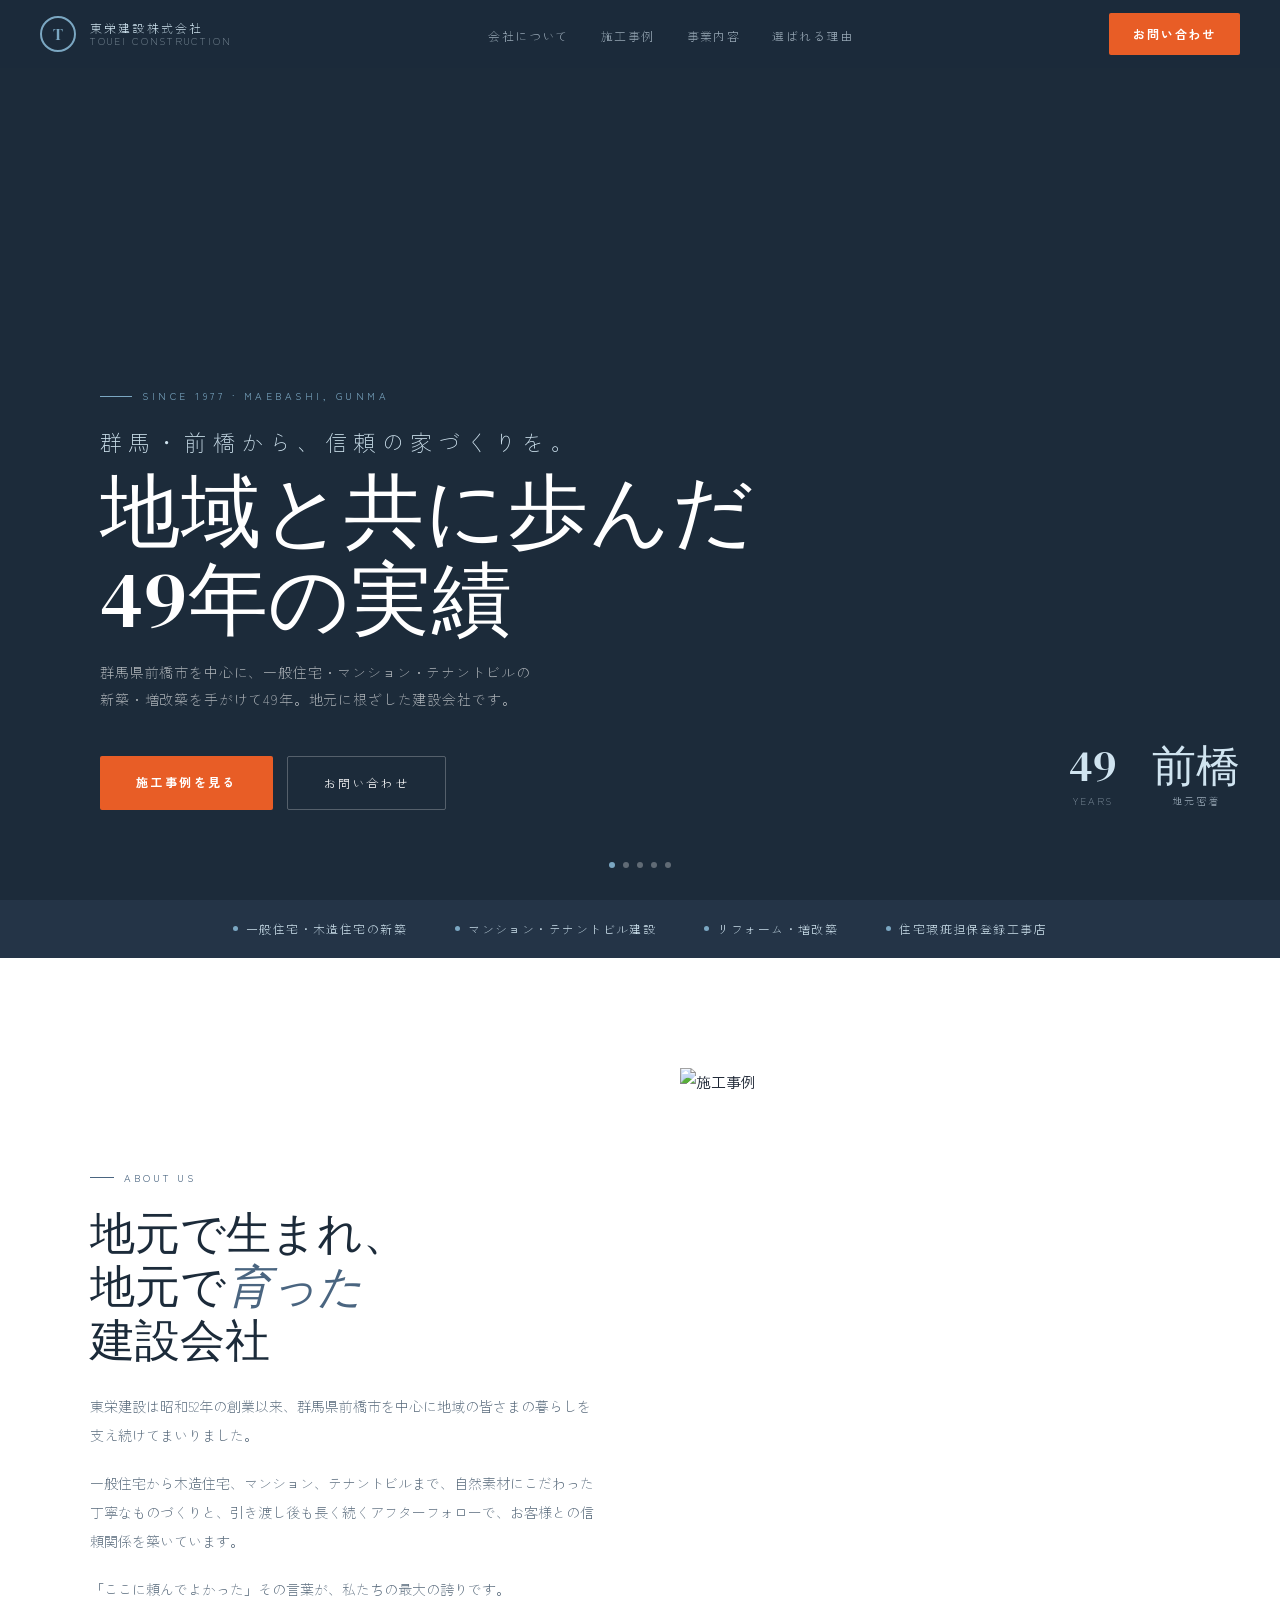
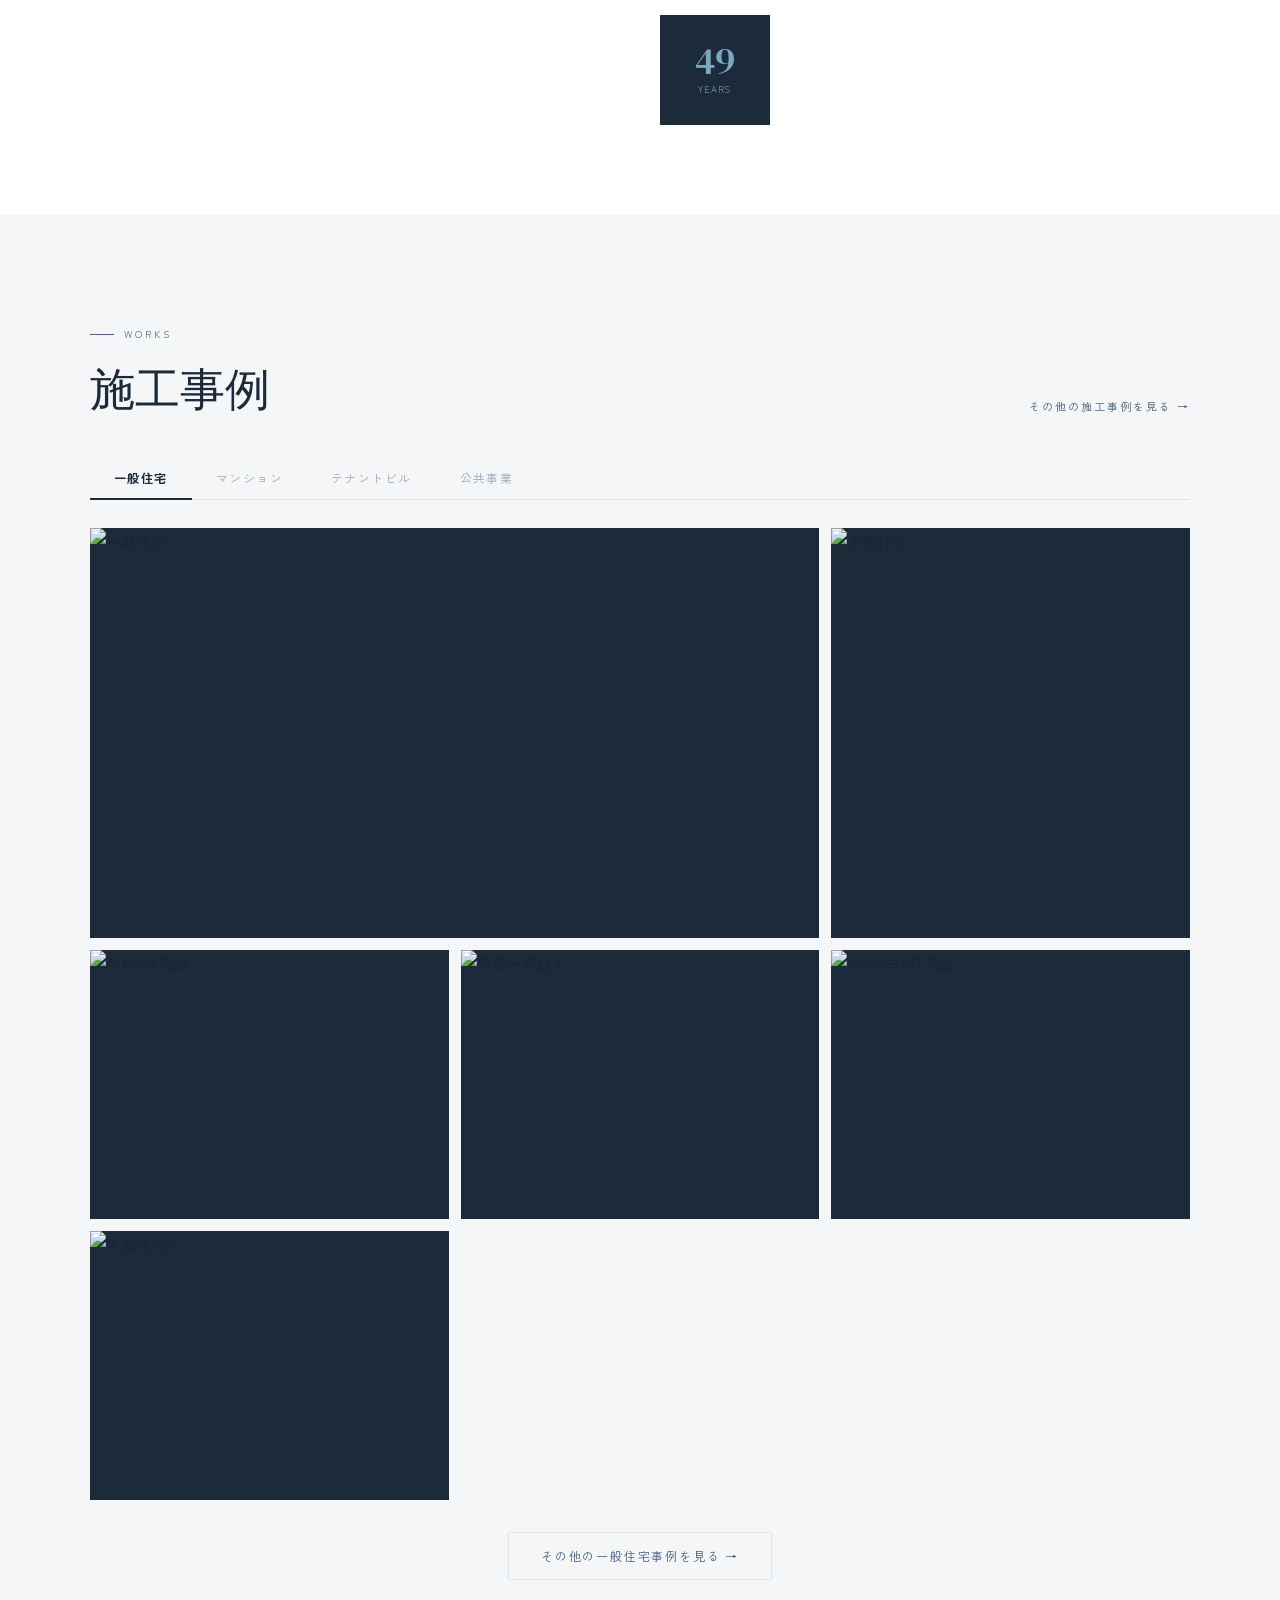
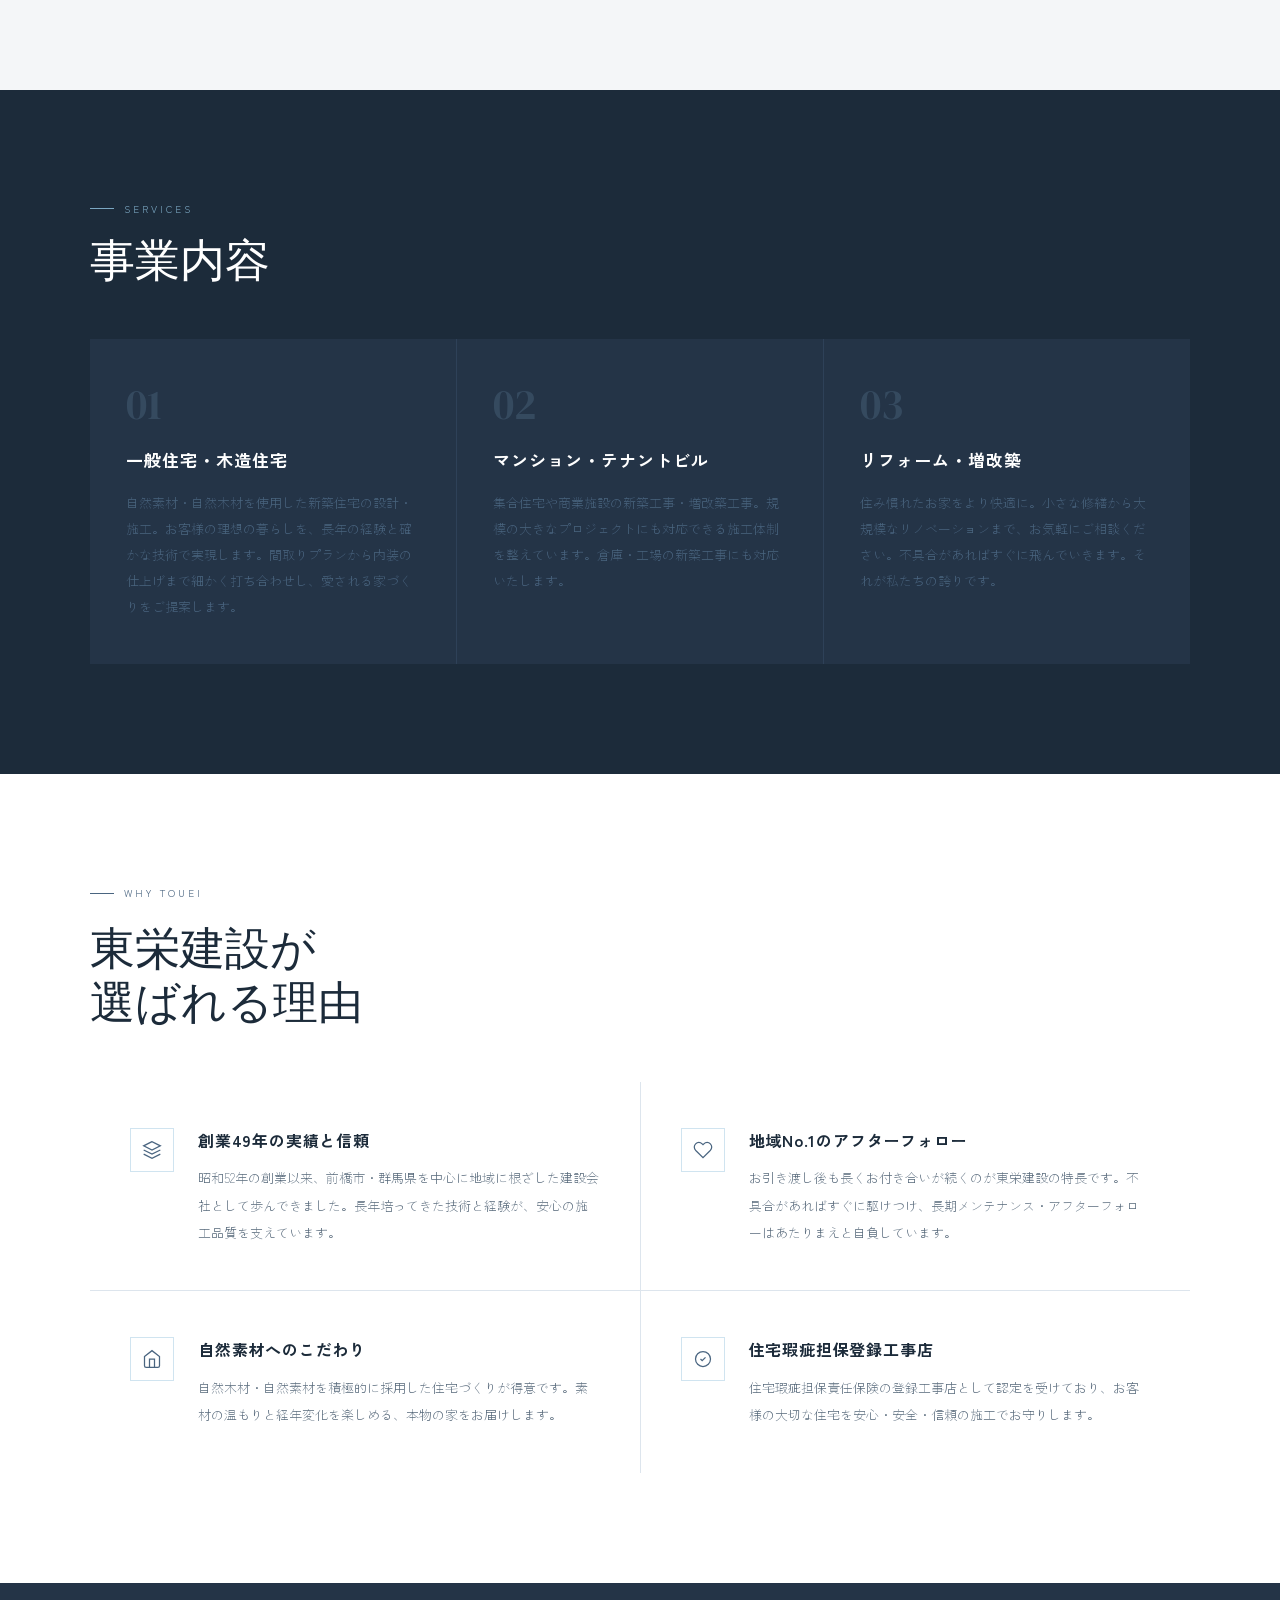
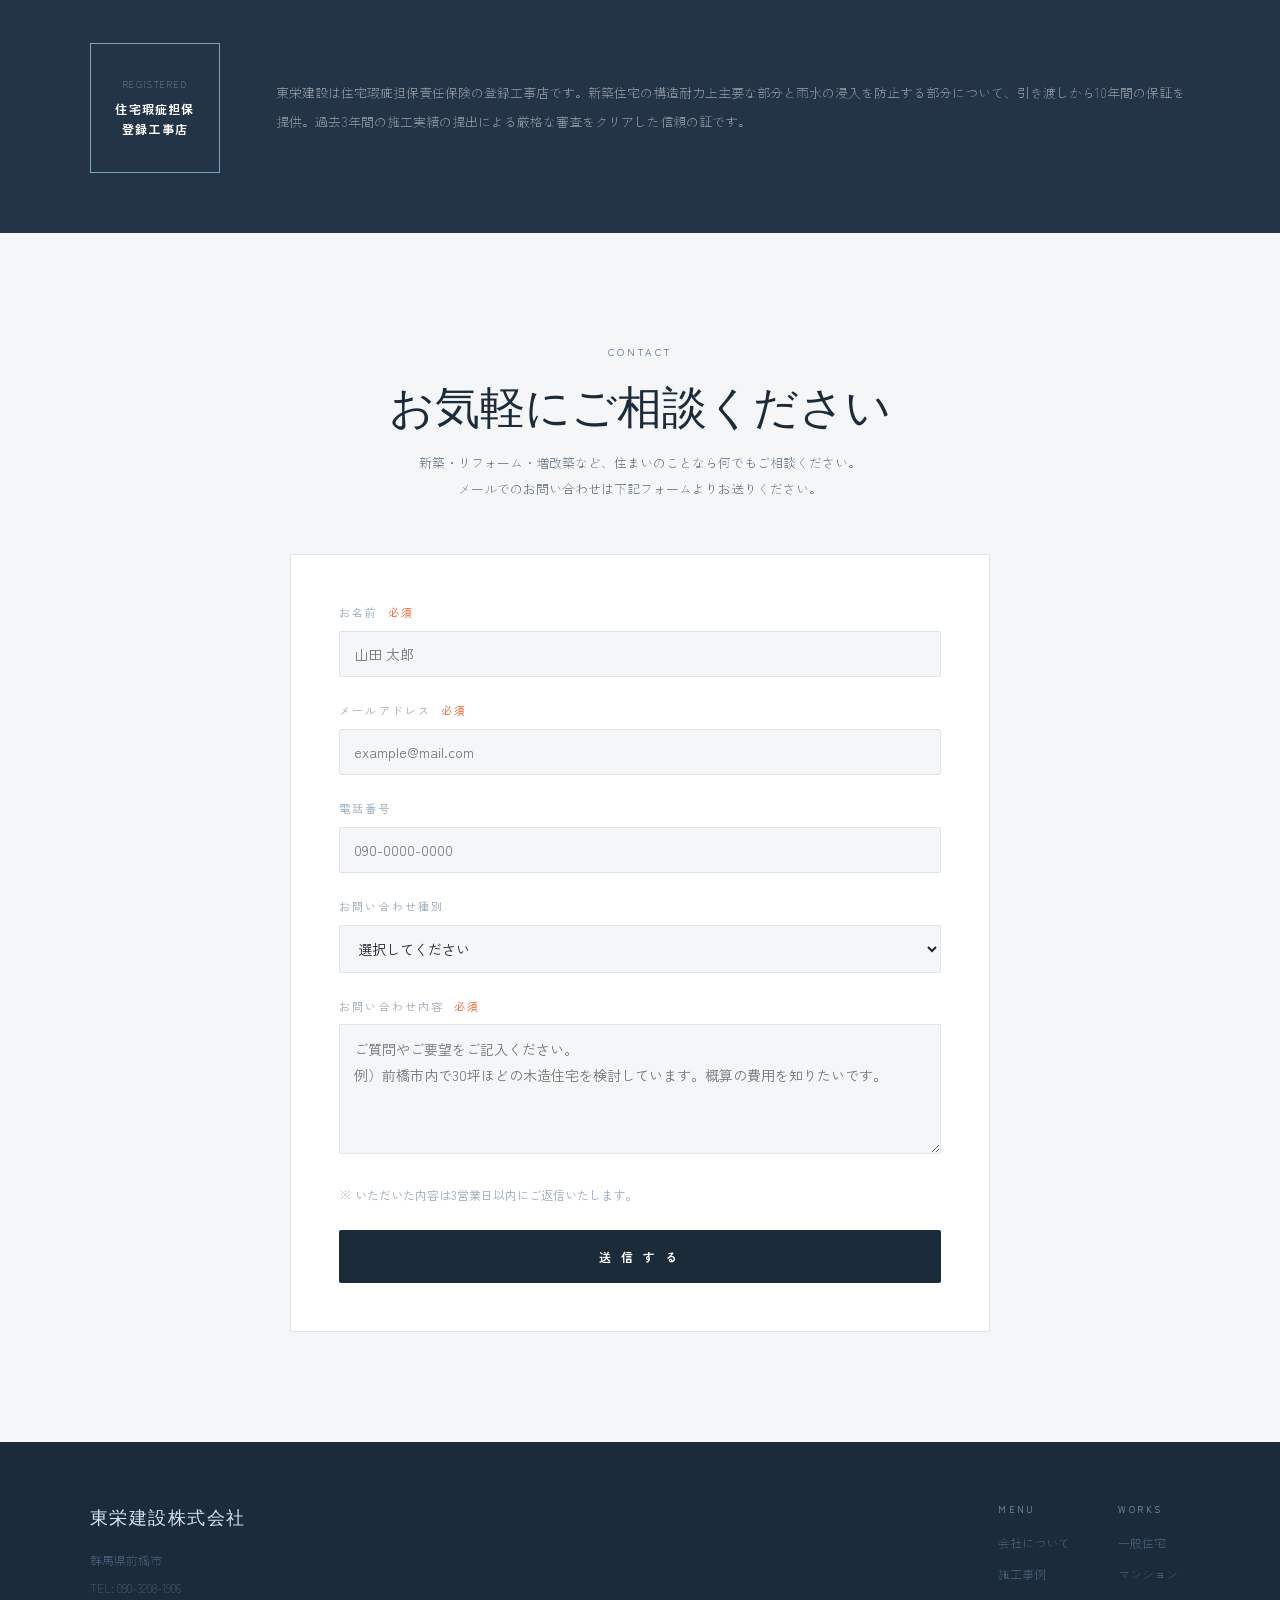
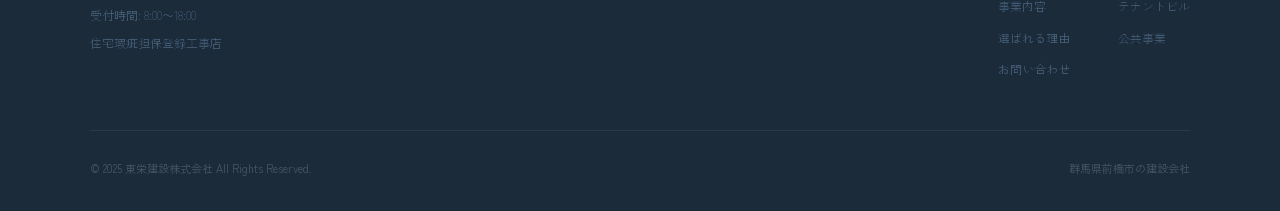
==== commit c75dd085: "フォームをFormspreeに接続・住所を市区町村表記に変更 - お問い合わせフォームをFormspree(xzdywkoq)に接続 - 全inputにname属性を追加、form要素に変換 - フッ" ====
--- a/index.html
+++ b/index.html
@@ -25,7 +25,8 @@
 }
 *{box-sizing:border-box;margin:0;padding:0;}
 html{scroll-behavior:smooth;}
-body{font-family:'Zen Kaku Gothic New','Noto Sans JP',sans-serif;background:var(--warm-white);color:var(--text);font-size:15px;line-height:1.8;overflow-x:hidden;}
+body{font-family:'Zen Kaku Gothic New','Noto Sans JP',sans-serif;background:var(--warm-white);color:var(--text);font-size:15px;line-height:1.8;}
+.page-wrapper{position:relative;width:100%;max-width:100vw;overflow:clip;overflow-clip-margin:0;}
 
 /* ── NAV ── */
 nav{position:fixed;top:0;left:0;right:0;z-index:100;height:68px;background:rgba(28,43,58,0.97);backdrop-filter:blur(10px);display:flex;align-items:center;justify-content:space-between;padding:0 40px;}
@@ -233,6 +234,7 @@
 </style>
 </head>
 <body>
+<div class="page-wrapper">
 
 <!-- NAV -->
 <nav>
@@ -266,11 +268,11 @@
 <!-- HERO -->
 <section class="hero">
   <div class="hero-slides" id="heroSlides">
-    <div class="hero-slide active" style="background-image:url('http://www.touei-kk.co.jp/kenchiku/kenchiku.phot/ite-new-1.gif');"></div>
-    <div class="hero-slide" style="background-image:url('http://www.touei-kk.co.jp/kenchiku/kenchiku.phot/T-1.gif');"></div>
-    <div class="hero-slide" style="background-image:url('http://www.touei-kk.co.jp/kenchiku/kenchiku.phot/katsuyama-1.gif');"></div>
-    <div class="hero-slide" style="background-image:url('http://www.touei-kk.co.jp/kenchiku/kenchiku.phot/reiwa2.8-1.gif');"></div>
-    <div class="hero-slide" style="background-image:url('http://www.touei-kk.co.jp/kenchiku/kenchiku.phot/m11-01.gif');"></div>
+    <div class="hero-slide active" style="background-image:url('images/ite-new-1.gif');"></div>
+    <div class="hero-slide" style="background-image:url('images/T-1.gif');"></div>
+    <div class="hero-slide" style="background-image:url('images/katsuyama-1.gif');"></div>
+    <div class="hero-slide" style="background-image:url('images/reiwa2.8-1.gif');"></div>
+    <div class="hero-slide" style="background-image:url('images/m11-01.gif');"></div>
   </div>
   <div class="hero-content">
     <div class="hero-tag">SINCE 1977 · MAEBASHI, GUNMA</div>
@@ -324,7 +326,7 @@
       </div>
     </div>
     <div class="about-visual reveal reveal-delay-2">
-      <img src="http://www.touei-kk.co.jp/kenchiku/kenchiku.phot/T-1.gif" alt="施工事例" class="about-img-main">
+      <img src="images/T-1.gif" alt="施工事例" class="about-img-main">
       <div class="about-badge">
         <div class="about-badge-num">49</div>
         <div class="about-badge-label">YEARS</div>
@@ -355,27 +357,27 @@
     <div class="tab-panel active" id="tab-juutaku">
       <div class="works-grid">
         <div class="work-card span2 reveal">
-          <img src="http://www.touei-kk.co.jp/kenchiku/kenchiku.phot/ite-new-1.gif" alt="一般住宅" loading="lazy">
+          <img src="images/ite-new-1.gif" alt="一般住宅" loading="lazy">
           <div class="work-info"><div class="work-info-title">一般住宅 / 前橋市</div><div class="work-info-sub">木造新築</div></div>
         </div>
         <div class="work-card reveal reveal-delay-1">
-          <img src="http://www.touei-kk.co.jp/kenchiku/kenchiku.phot/T-1.gif" alt="木造住宅" loading="lazy">
+          <img src="images/T-1.gif" alt="木造住宅" loading="lazy">
           <div class="work-info"><div class="work-info-title">木造住宅 / 前橋市</div><div class="work-info-sub">自然素材の家</div></div>
         </div>
         <div class="work-card reveal reveal-delay-2">
-          <img src="http://www.touei-kk.co.jp/kenchiku/kenchiku.phot/reiwa2.8-1.gif" alt="令和2年完成" loading="lazy">
+          <img src="images/reiwa2.8-1.gif" alt="令和2年完成" loading="lazy">
           <div class="work-info"><div class="work-info-title">一般住宅 / 令和2年完成</div><div class="work-info-sub">前橋市</div></div>
         </div>
         <div class="work-card reveal">
-          <img src="http://www.touei-kk.co.jp/kenchiku/kenchiku.phot/m11-01.gif" alt="新築一戸建て" loading="lazy">
+          <img src="images/m11-01.gif" alt="新築一戸建て" loading="lazy">
           <div class="work-info"><div class="work-info-title">新築一戸建て / 前橋市</div><div class="work-info-sub">木造2階建て</div></div>
         </div>
         <div class="work-card reveal reveal-delay-1">
-          <img src="http://www.touei-kk.co.jp/kenchiku/kenchiku.phot/k.tei-riwa2.2-01.gif" alt="令和2年2月完成" loading="lazy">
+          <img src="images/k.tei-riwa2.2-01.gif" alt="令和2年2月完成" loading="lazy">
           <div class="work-info"><div class="work-info-title">一般住宅 / 令和2年完成</div><div class="work-info-sub">前橋市</div></div>
         </div>
         <div class="work-card reveal reveal-delay-2">
-          <img src="http://www.touei-kk.co.jp/kenchiku/kenchiku.phot/T-4.gif" alt="木造住宅4" loading="lazy">
+          <img src="images/T-4.gif" alt="木造住宅4" loading="lazy">
           <div class="work-info"><div class="work-info-title">木造住宅 / 前橋市</div><div class="work-info-sub">外観</div></div>
         </div>
       </div>
@@ -388,15 +390,15 @@
     <div class="tab-panel" id="tab-mansion">
       <div class="works-grid">
         <div class="work-card span2 reveal">
-          <img src="http://www.touei-kk.co.jp/kenchiku/kenchiku.phot/man-01.gif" alt="MAEDAマンション" loading="lazy">
+          <img src="images/man-01.gif" alt="MAEDAマンション" loading="lazy">
           <div class="work-info"><div class="work-info-title">MAEDAマンション / 前橋市</div><div class="work-info-sub">集合住宅 新築</div></div>
         </div>
         <div class="work-card reveal reveal-delay-1">
-          <img src="http://www.touei-kk.co.jp/kenchiku/kenchiku.phot/man-02.gif" alt="マンション ステップ21" loading="lazy">
+          <img src="images/man-02.gif" alt="マンション ステップ21" loading="lazy">
           <div class="work-info"><div class="work-info-title">マンション ステップ21</div><div class="work-info-sub">新築工事</div></div>
         </div>
         <div class="work-card reveal reveal-delay-2">
-          <img src="http://www.touei-kk.co.jp/kenchiku/kenchiku.phot/man-02s1.gif" alt="マンション ステップ21 詳細" loading="lazy">
+          <img src="images/man-02s1.gif" alt="マンション ステップ21 詳細" loading="lazy">
           <div class="work-info"><div class="work-info-title">マンション ステップ21</div><div class="work-info-sub">外観詳細</div></div>
         </div>
       </div>
@@ -406,15 +408,15 @@
     <div class="tab-panel" id="tab-tenant">
       <div class="works-grid">
         <div class="work-card span2 reveal">
-          <img src="http://www.touei-kk.co.jp/kenchiku/kenchiku.phot/tena-01.gif" alt="TATSUNOビル" loading="lazy">
+          <img src="images/tena-01.gif" alt="TATSUNOビル" loading="lazy">
           <div class="work-info"><div class="work-info-title">TATSUNOビル / 群馬県</div><div class="work-info-sub">テナントビル新築</div></div>
         </div>
         <div class="work-card reveal reveal-delay-1">
-          <img src="http://www.touei-kk.co.jp/kenchiku/kenchiku.phot/tena-s-01-1.gif" alt="TATSUNOビル詳細1" loading="lazy">
+          <img src="images/tena-s-01-1.gif" alt="TATSUNOビル詳細1" loading="lazy">
           <div class="work-info"><div class="work-info-title">TATSUNOビル / 外観</div><div class="work-info-sub">施工詳細</div></div>
         </div>
         <div class="work-card reveal reveal-delay-2">
-          <img src="http://www.touei-kk.co.jp/kenchiku/kenchiku.phot/tena-s-01-2.gif" alt="TATSUNOビル詳細2" loading="lazy">
+          <img src="images/tena-s-01-2.gif" alt="TATSUNOビル詳細2" loading="lazy">
           <div class="work-info"><div class="work-info-title">TATSUNOビル / 外観</div><div class="work-info-sub">施工詳細</div></div>
         </div>
       </div>
@@ -424,27 +426,27 @@
     <div class="tab-panel" id="tab-koukyou">
       <div class="works-grid">
         <div class="work-card span2 reveal">
-          <img src="http://www.touei-kk.co.jp/kenchiku/kenchiku.phot/katsuyama-1.gif" alt="勝山小学校トイレ" loading="lazy">
+          <img src="images/katsuyama-1.gif" alt="勝山小学校トイレ" loading="lazy">
           <div class="work-info"><div class="work-info-title">勝山小学校 バリアフリートイレ</div><div class="work-info-sub">令和7年完成</div></div>
         </div>
         <div class="work-card reveal reveal-delay-1">
-          <img src="http://www.touei-kk.co.jp/kenchiku/kenchiku.phot/iwagami-1.gif" alt="岩神小学校トイレ" loading="lazy">
+          <img src="images/iwagami-1.gif" alt="岩神小学校トイレ" loading="lazy">
           <div class="work-info"><div class="work-info-title">岩神小学校 バリアフリートイレ</div><div class="work-info-sub">令和7年完成</div></div>
         </div>
         <div class="work-card reveal reveal-delay-2">
-          <img src="http://www.touei-kk.co.jp/kenchiku/kenchiku.phot/nishizenyata-1.gif" alt="西善町矢田公園" loading="lazy">
+          <img src="images/nishizenyata-1.gif" alt="西善町矢田公園" loading="lazy">
           <div class="work-info"><div class="work-info-title">西善町矢田公園 トイレ</div><div class="work-info-sub">令和6年完成</div></div>
         </div>
         <div class="work-card reveal">
-          <img src="http://www.touei-kk.co.jp/kenchiku/kenchiku.phot/ootonemidori-1.gif" alt="利根川大利根緑地" loading="lazy">
+          <img src="images/ootonemidori-1.gif" alt="利根川大利根緑地" loading="lazy">
           <div class="work-info"><div class="work-info-title">利根川大利根緑地 トイレ</div><div class="work-info-sub">令和6年完成</div></div>
         </div>
         <div class="work-card reveal reveal-delay-1">
-          <img src="http://www.touei-kk.co.jp/kenchiku/kenchiku.phot/shikishima-1.gif" alt="敷島緑地" loading="lazy">
+          <img src="images/shikishima-1.gif" alt="敷島緑地" loading="lazy">
           <div class="work-info"><div class="work-info-title">敷島緑地 トイレ</div><div class="work-info-sub">令和5年完成</div></div>
         </div>
         <div class="work-card reveal reveal-delay-2">
-          <img src="http://www.touei-kk.co.jp/kenchiku/kenchiku.phot/shikishima-2.gif" alt="敷島緑地2" loading="lazy">
+          <img src="images/shikishima-2.gif" alt="敷島緑地2" loading="lazy">
           <div class="work-info"><div class="work-info-title">敷島緑地 多目的トイレ</div><div class="work-info-sub">令和5年完成</div></div>
         </div>
       </div>
@@ -550,22 +552,22 @@
     <h2 class="sec-title reveal">お気軽にご相談ください</h2>
     <p class="contact-sub reveal">新築・リフォーム・増改築など、住まいのことなら何でもご相談ください。<br>メールでのお問い合わせは下記フォームよりお送りください。</p>
 
-    <div class="contact-form reveal">
+    <form class="contact-form reveal" action="https://formspree.io/f/xzdywkoq" method="POST">
       <div class="form-row">
         <label class="form-label">お名前 <span>必須</span></label>
-        <input type="text" class="form-input" placeholder="山田 太郎">
+        <input type="text" name="name" class="form-input" placeholder="山田 太郎" required>
       </div>
       <div class="form-row">
         <label class="form-label">メールアドレス <span>必須</span></label>
-        <input type="email" class="form-input" placeholder="example@mail.com">
+        <input type="email" name="email" class="form-input" placeholder="example@mail.com" required>
       </div>
       <div class="form-row">
         <label class="form-label">電話番号</label>
-        <input type="tel" class="form-input" placeholder="090-0000-0000">
+        <input type="tel" name="phone" class="form-input" placeholder="090-0000-0000">
       </div>
       <div class="form-row">
         <label class="form-label">お問い合わせ種別</label>
-        <select class="form-select">
+        <select name="type" class="form-select">
           <option value="">選択してください</option>
           <option>新築住宅について</option>
           <option>リフォーム・増改築について</option>
@@ -576,11 +578,11 @@
       </div>
       <div class="form-row">
         <label class="form-label">お問い合わせ内容 <span>必須</span></label>
-        <textarea class="form-textarea" placeholder="ご質問やご要望をご記入ください。&#10;例）前橋市内で30坪ほどの木造住宅を検討しています。概算の費用を知りたいです。"></textarea>
-      </div>
-      <div class="form-note">※ メールアドレスは後ほど設定します。いただいた内容は3営業日以内にご返信いたします。</div>
-      <button class="form-submit" onclick="handleSubmit()">送 信 す る</button>
-    </div>
+        <textarea name="message" class="form-textarea" placeholder="ご質問やご要望をご記入ください。&#10;例）前橋市内で30坪ほどの木造住宅を検討しています。概算の費用を知りたいです。" required></textarea>
+      </div>
+      <div class="form-note">※ いただいた内容は3営業日以内にご返信いたします。</div>
+      <button type="submit" class="form-submit">送 信 す る</button>
+    </form>
   </div>
 </section>
 
@@ -591,7 +593,7 @@
       <div>
         <div class="footer-logo">東栄建設株式会社</div>
         <div class="footer-info">
-          〒371-0115 群馬県前橋市鼻毛石町481-3<br>
+          群馬県前橋市<br>
           TEL: 090-3208-1906<br>
           受付時間: 8:00〜18:00<br>
           住宅瑕疵担保登録工事店
@@ -659,13 +661,11 @@
   entries.forEach(e=>{
     if(e.isIntersecting){e.target.classList.add('visible');obs.unobserve(e.target);}
   });
-},{threshold:0.1});
+},{threshold:0.1,rootMargin:'0px 0px -40px 0px'});
 revealEls.forEach(el=>obs.observe(el));
 
 // Form submit placeholder
-function handleSubmit(){
-  alert('送信ありがとうございます。\n3営業日以内にご返信いたします。\n\n※ この画面はサンプルです。メールアドレス設定後に実際の送信が可能になります。');
-}
 </script>
+</div><!-- /.page-wrapper -->
 </body>
 </html>
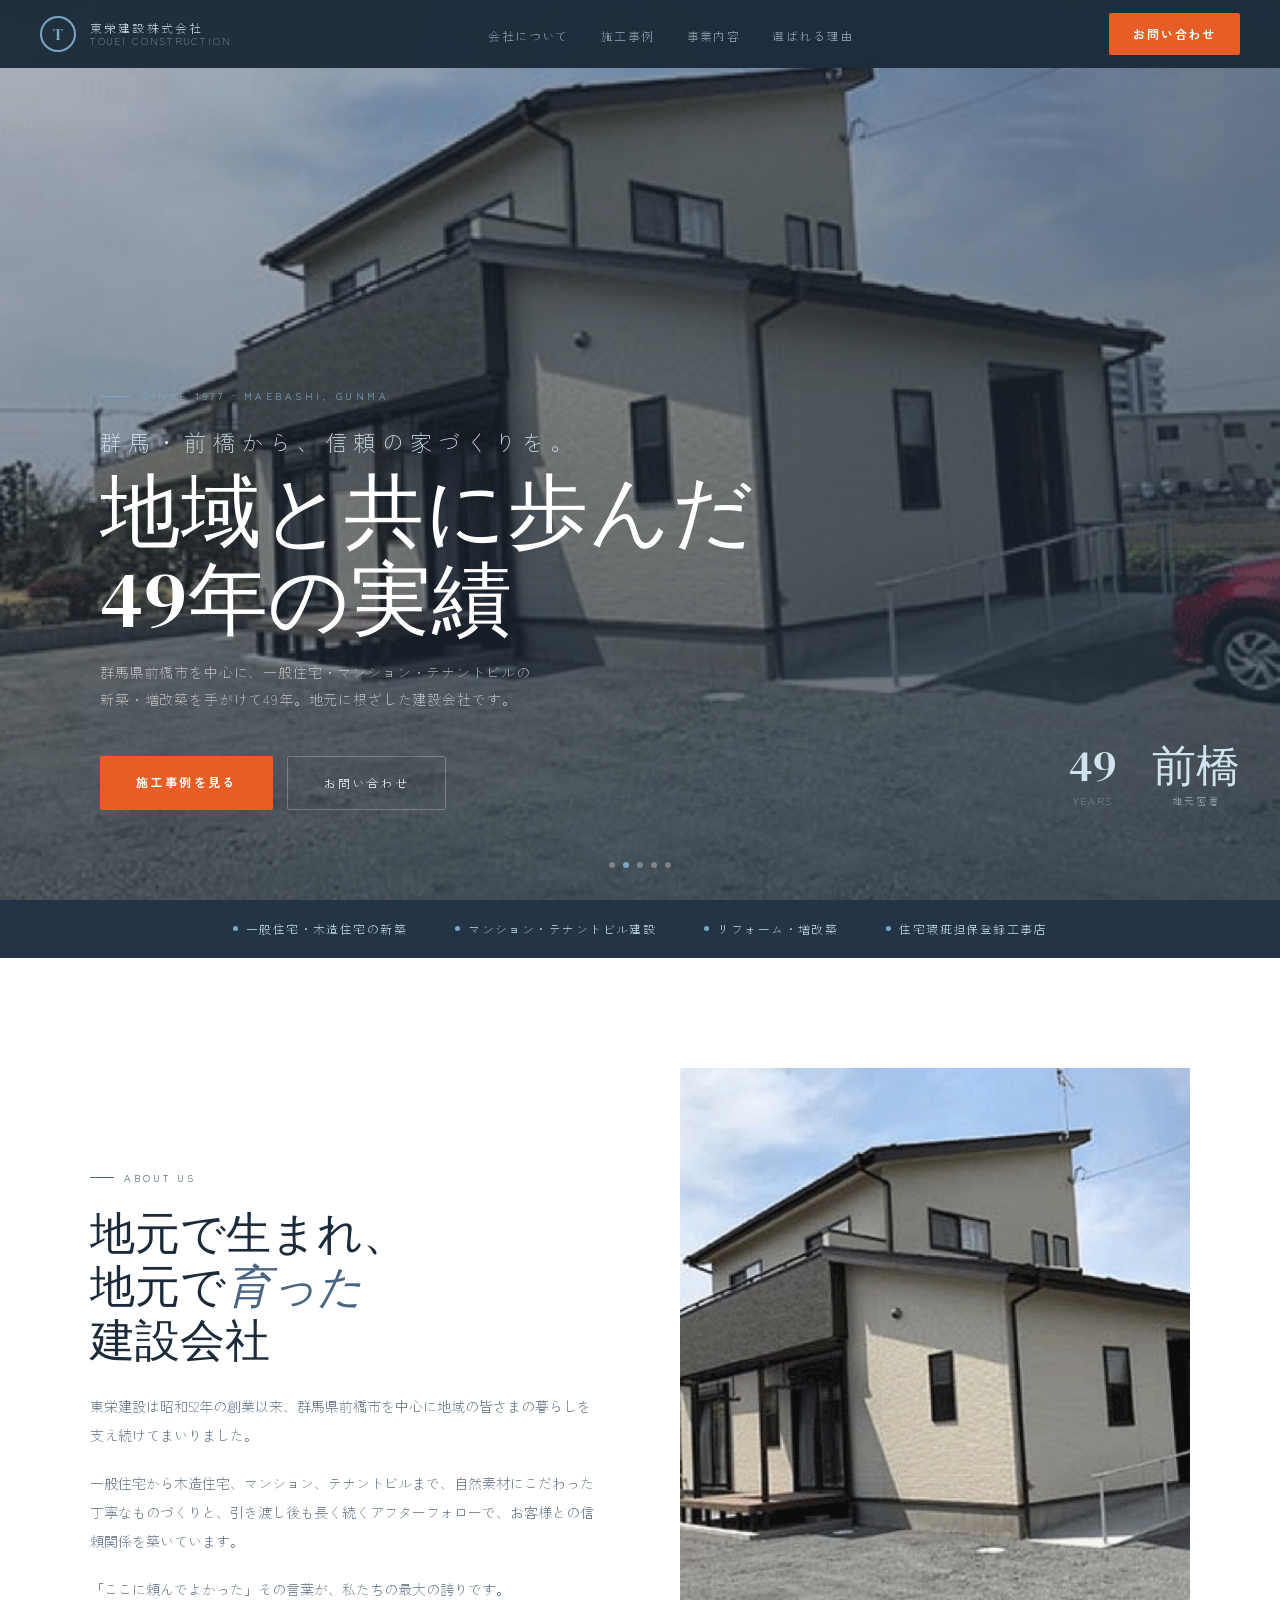
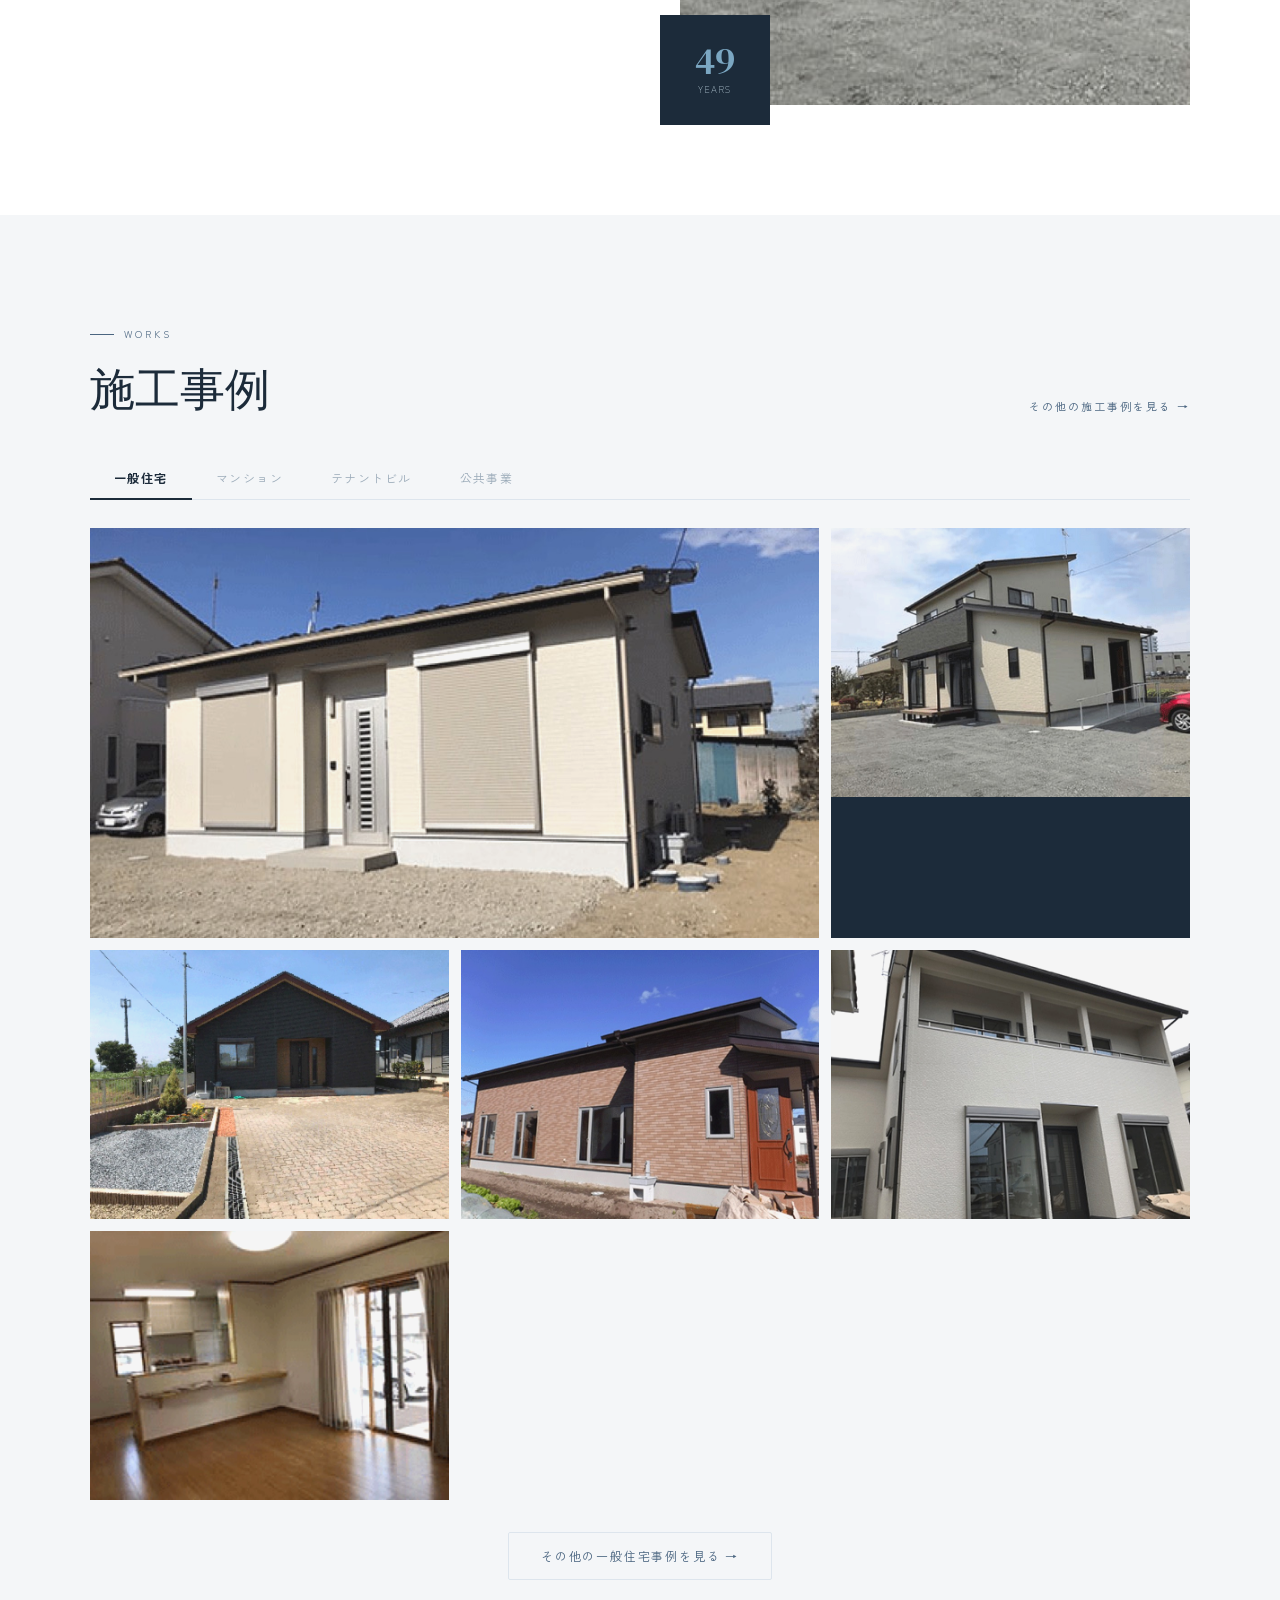
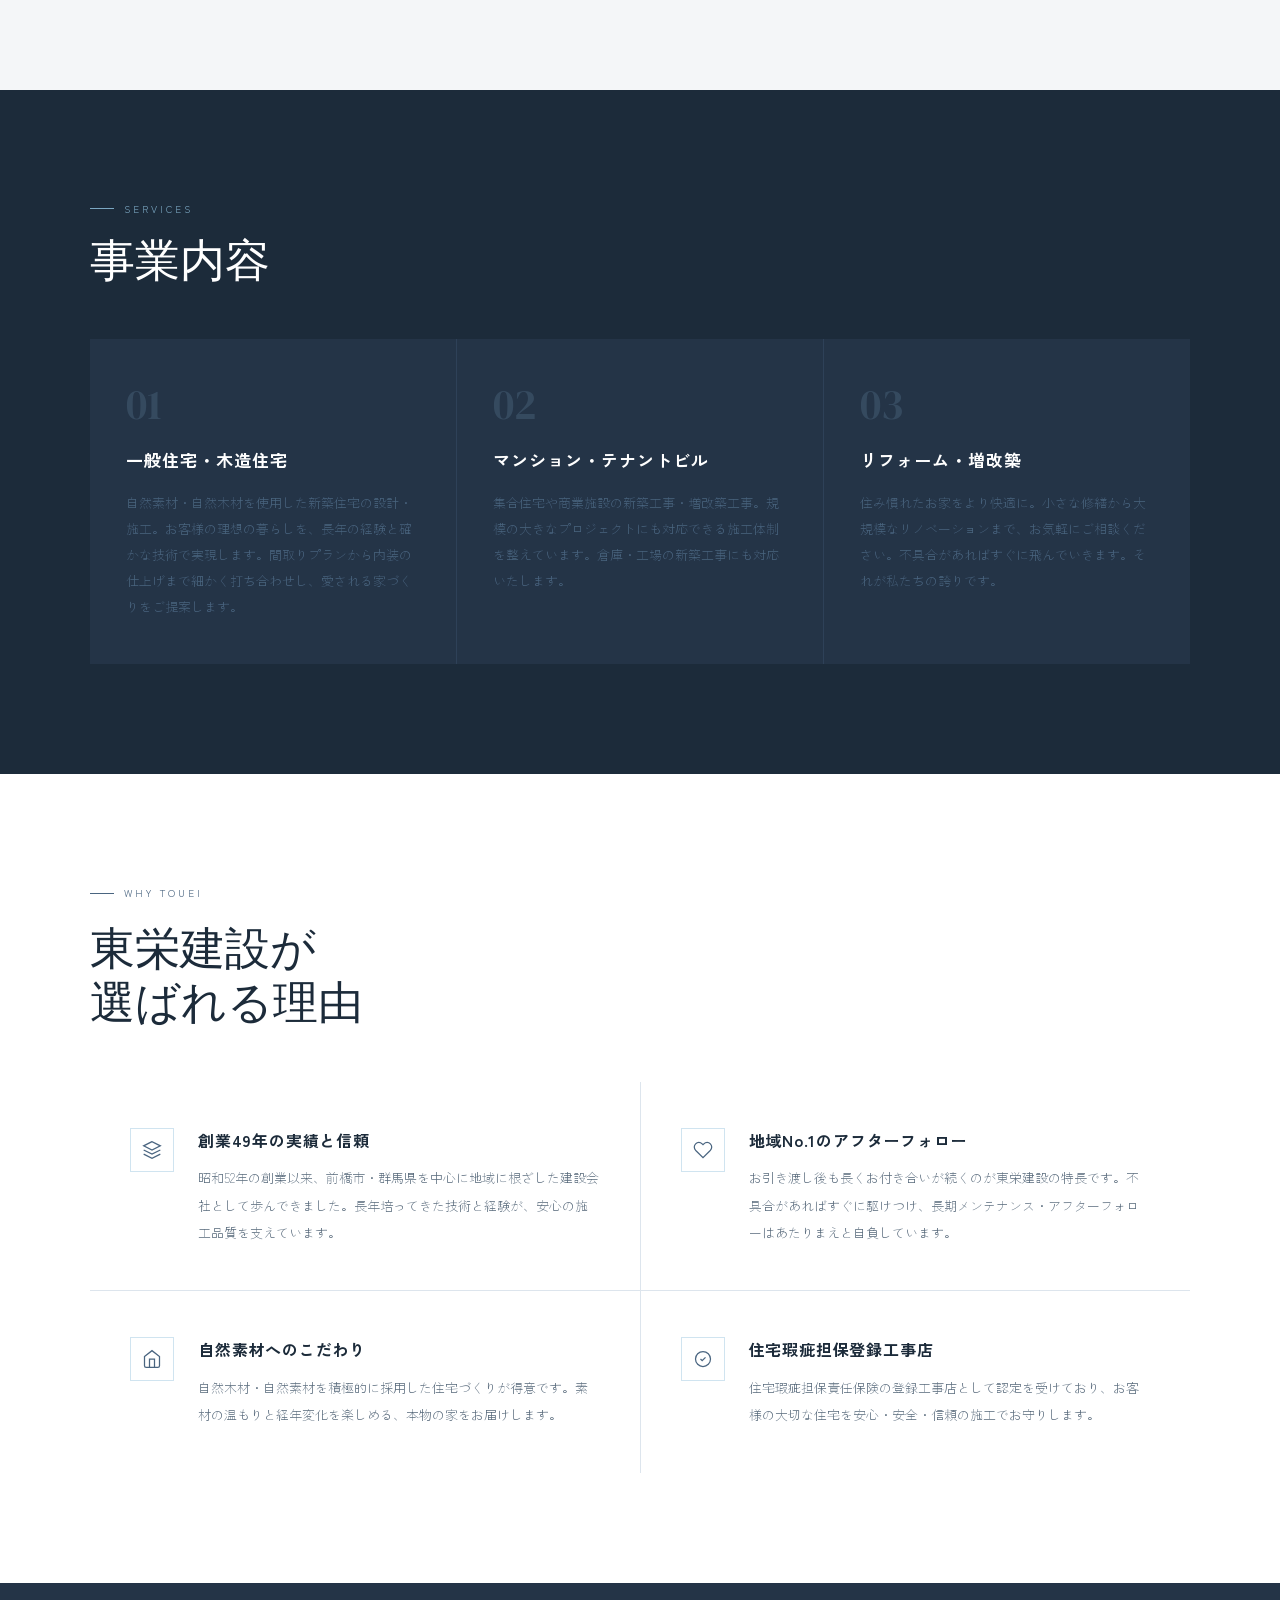
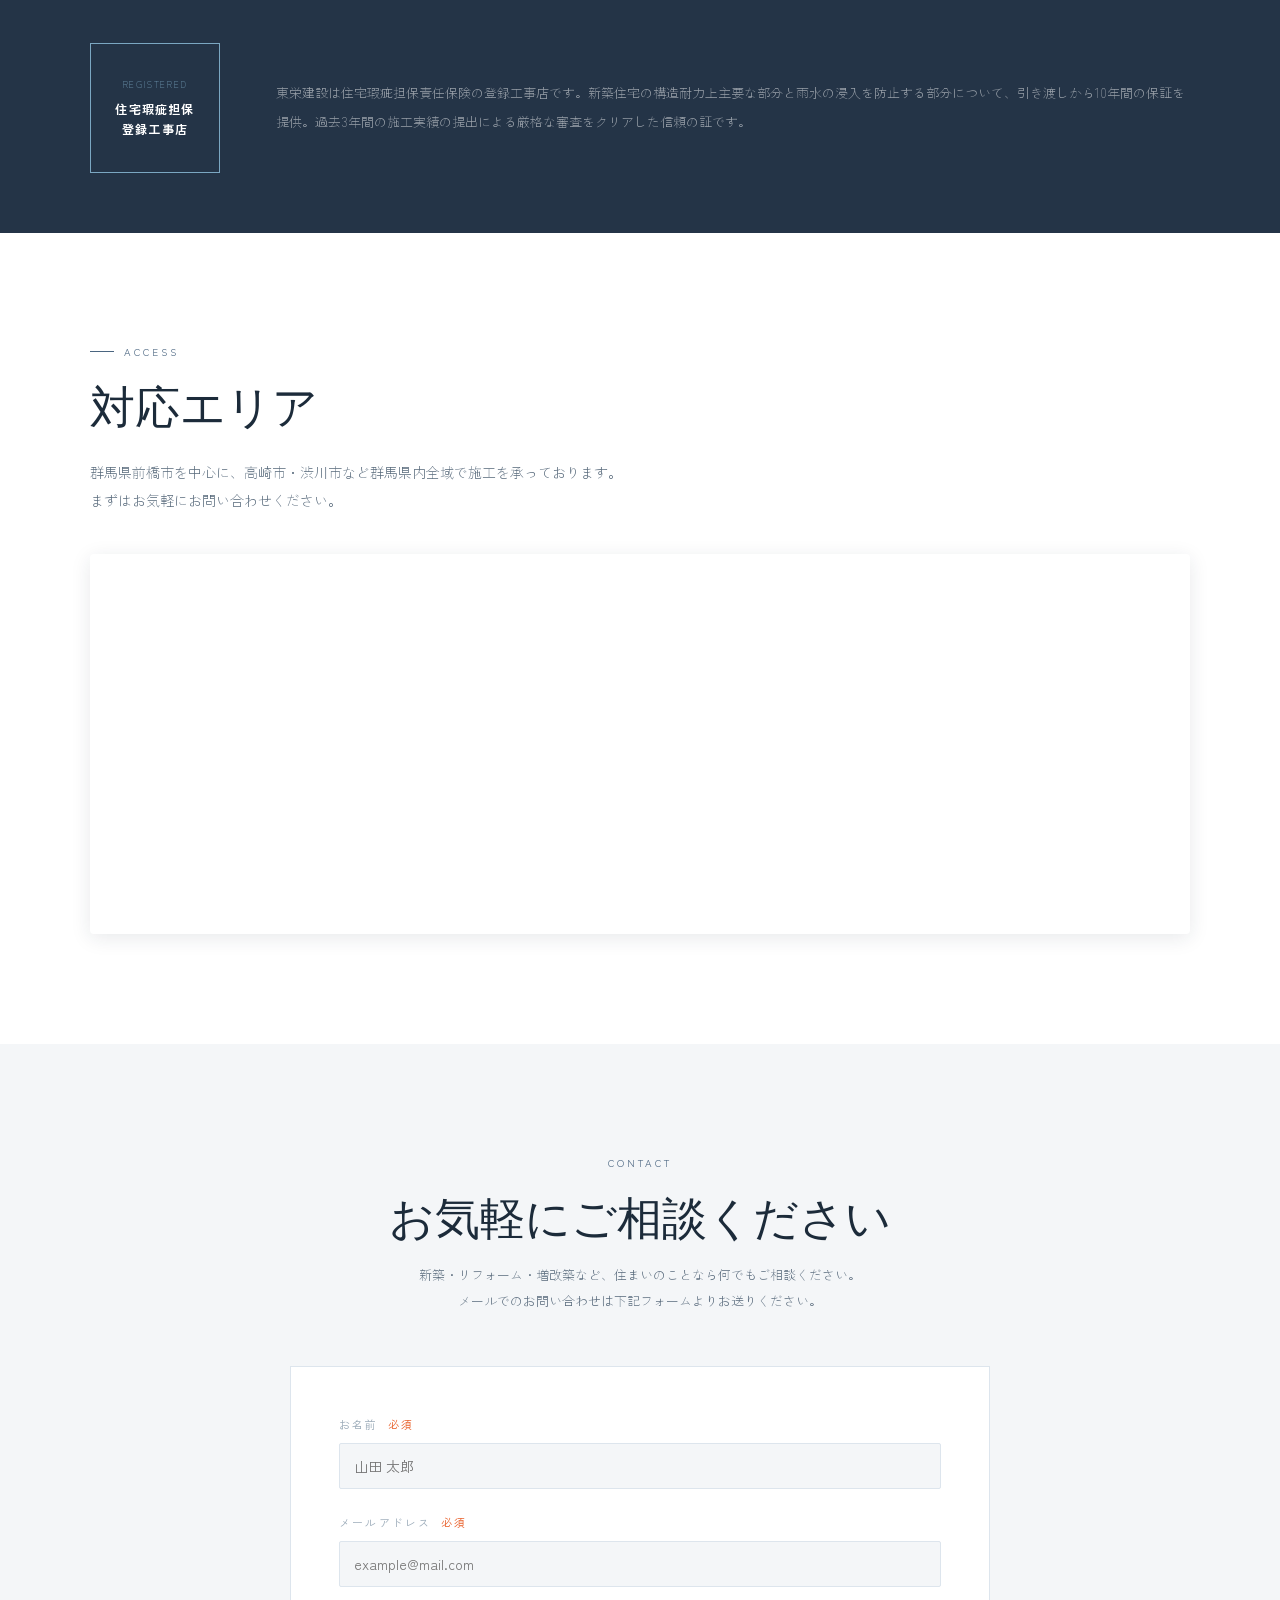
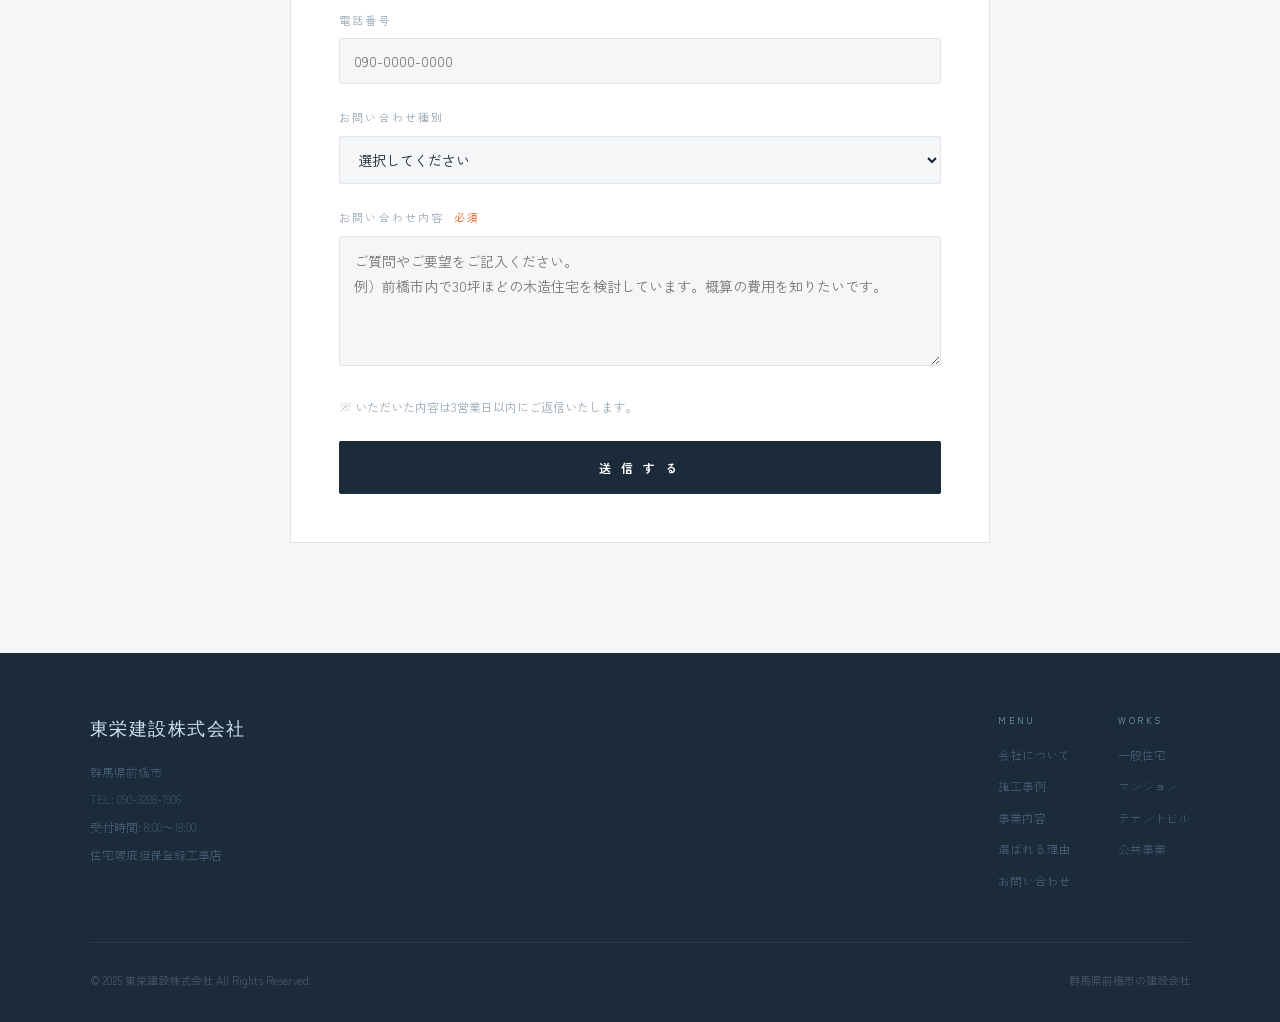
==== commit e3925c6b: "SEO・画像パフォーマンス・マップ改善 - メタディスクリプション・OGPタグ追加 - 全画像GIF→JPEG変換（101枚、12MB→10MB） - index.html・touei_works.h" ====
--- a/index.html
+++ b/index.html
@@ -4,6 +4,13 @@
 <meta charset="UTF-8">
 <meta name="viewport" content="width=device-width, initial-scale=1.0">
 <title>東栄建設株式会社 | 群馬県前橋市の建設会社</title>
+<meta name="description" content="群馬県前橋市を拠点に創業49年。一般住宅・マンション・テナントビルの新築・増改築・リフォームなら東栄建設株式会社へ。住宅瑕疵担保登録工事店として安心・丁寧な施工をご提供します。">
+<meta property="og:title" content="東栄建設株式会社 | 群馬県前橋市の建設会社">
+<meta property="og:description" content="創業49年。群馬県前橋市を拠点に一般住宅・マンション・リフォームを手がける建設会社です。">
+<meta property="og:type" content="website">
+<meta property="og:url" content="https://yznok7714-ux.github.io/touei/">
+<meta property="og:image" content="https://yznok7714-ux.github.io/touei/images/ite-new-1.jpg">
+<meta property="og:locale" content="ja_JP">
 <link href="https://fonts.googleapis.com/css2?family=Noto+Sans+JP:wght@300;400;500;700&family=DM+Serif+Display:ital@0;1&family=Zen+Kaku+Gothic+New:wght@300;400;700&display=swap" rel="stylesheet">
 <style>
 :root {
@@ -109,8 +116,8 @@
 .works-grid{display:grid;grid-template-columns:repeat(3,1fr);gap:12px;}
 .works-grid.two-col{grid-template-columns:repeat(2,1fr);}
 .work-card{position:relative;overflow:hidden;background:var(--navy);cursor:pointer;}
-.work-card img{width:100%;aspect-ratio:4/3;object-fit:cover;display:block;transition:transform 0.5s ease,opacity 0.3s;}
-.work-card:hover img{transform:scale(1.04);opacity:0.85;}
+.work-card img{width:100%;aspect-ratio:4/3;object-fit:cover;display:block;transition:transform 0.5s ease,opacity 0.3s;filter:brightness(1.05) contrast(0.92) saturate(1.1);}
+.work-card:hover img{transform:scale(1.02);opacity:0.88;}
 .work-info{position:absolute;bottom:0;left:0;right:0;padding:16px;background:linear-gradient(to top,rgba(28,43,58,0.9) 0%,transparent 100%);transform:translateY(4px);opacity:0;transition:all 0.3s;}
 .work-card:hover .work-info{opacity:1;transform:translateY(0);}
 .work-info-title{font-size:13px;color:var(--white);letter-spacing:0.06em;font-weight:500;}
@@ -144,6 +151,12 @@
 .str-icon svg{width:20px;height:20px;stroke:var(--steel);fill:none;stroke-width:1.5;}
 .str-title{font-size:16px;font-weight:700;letter-spacing:0.05em;margin-bottom:10px;color:var(--navy);}
 .str-desc{font-size:13px;color:var(--text-sub);line-height:2.1;font-weight:300;}
+
+/* ── ACCESS ── */
+.access{background:var(--white);padding:110px 40px;}
+.access-inner{max-width:1100px;margin:0 auto;}
+.access-desc{font-size:14px;color:var(--text-sub);line-height:2;margin-bottom:40px;font-weight:300;}
+.map-wrap{border-radius:4px;overflow:hidden;box-shadow:0 4px 20px rgba(28,43,58,0.1);}
 
 /* ── GUARANTEE ── */
 .guarantee{background:var(--navy-mid);padding:60px 40px;}
@@ -268,11 +281,11 @@
 <!-- HERO -->
 <section class="hero">
   <div class="hero-slides" id="heroSlides">
-    <div class="hero-slide active" style="background-image:url('images/ite-new-1.gif');"></div>
-    <div class="hero-slide" style="background-image:url('images/T-1.gif');"></div>
-    <div class="hero-slide" style="background-image:url('images/katsuyama-1.gif');"></div>
-    <div class="hero-slide" style="background-image:url('images/reiwa2.8-1.gif');"></div>
-    <div class="hero-slide" style="background-image:url('images/m11-01.gif');"></div>
+    <div class="hero-slide active" style="background-image:url('images/ite-new-1.jpg');"></div>
+    <div class="hero-slide" style="background-image:url('images/T-1.jpg');"></div>
+    <div class="hero-slide" style="background-image:url('images/katsuyama-1.jpg');"></div>
+    <div class="hero-slide" style="background-image:url('images/reiwa2.8-1.jpg');"></div>
+    <div class="hero-slide" style="background-image:url('images/m11-01.jpg');"></div>
   </div>
   <div class="hero-content">
     <div class="hero-tag">SINCE 1977 · MAEBASHI, GUNMA</div>
@@ -326,7 +339,7 @@
       </div>
     </div>
     <div class="about-visual reveal reveal-delay-2">
-      <img src="images/T-1.gif" alt="施工事例" class="about-img-main">
+      <img src="images/T-1.jpg" alt="施工事例" class="about-img-main">
       <div class="about-badge">
         <div class="about-badge-num">49</div>
         <div class="about-badge-label">YEARS</div>
@@ -357,27 +370,27 @@
     <div class="tab-panel active" id="tab-juutaku">
       <div class="works-grid">
         <div class="work-card span2 reveal">
-          <img src="images/ite-new-1.gif" alt="一般住宅" loading="lazy">
+          <img src="images/ite-new-1.jpg" alt="一般住宅" loading="lazy">
           <div class="work-info"><div class="work-info-title">一般住宅 / 前橋市</div><div class="work-info-sub">木造新築</div></div>
         </div>
         <div class="work-card reveal reveal-delay-1">
-          <img src="images/T-1.gif" alt="木造住宅" loading="lazy">
+          <img src="images/T-1.jpg" alt="木造住宅" loading="lazy">
           <div class="work-info"><div class="work-info-title">木造住宅 / 前橋市</div><div class="work-info-sub">自然素材の家</div></div>
         </div>
         <div class="work-card reveal reveal-delay-2">
-          <img src="images/reiwa2.8-1.gif" alt="令和2年完成" loading="lazy">
+          <img src="images/reiwa2.8-1.jpg" alt="令和2年完成" loading="lazy">
           <div class="work-info"><div class="work-info-title">一般住宅 / 令和2年完成</div><div class="work-info-sub">前橋市</div></div>
         </div>
         <div class="work-card reveal">
-          <img src="images/m11-01.gif" alt="新築一戸建て" loading="lazy">
+          <img src="images/m11-01.jpg" alt="新築一戸建て" loading="lazy">
           <div class="work-info"><div class="work-info-title">新築一戸建て / 前橋市</div><div class="work-info-sub">木造2階建て</div></div>
         </div>
         <div class="work-card reveal reveal-delay-1">
-          <img src="images/k.tei-riwa2.2-01.gif" alt="令和2年2月完成" loading="lazy">
+          <img src="images/k.tei-riwa2.2-01.jpg" alt="令和2年2月完成" loading="lazy">
           <div class="work-info"><div class="work-info-title">一般住宅 / 令和2年完成</div><div class="work-info-sub">前橋市</div></div>
         </div>
         <div class="work-card reveal reveal-delay-2">
-          <img src="images/T-4.gif" alt="木造住宅4" loading="lazy">
+          <img src="images/T-4.jpg" alt="木造住宅4" loading="lazy">
           <div class="work-info"><div class="work-info-title">木造住宅 / 前橋市</div><div class="work-info-sub">外観</div></div>
         </div>
       </div>
@@ -390,15 +403,15 @@
     <div class="tab-panel" id="tab-mansion">
       <div class="works-grid">
         <div class="work-card span2 reveal">
-          <img src="images/man-01.gif" alt="MAEDAマンション" loading="lazy">
+          <img src="images/man-01.jpg" alt="MAEDAマンション" loading="lazy">
           <div class="work-info"><div class="work-info-title">MAEDAマンション / 前橋市</div><div class="work-info-sub">集合住宅 新築</div></div>
         </div>
         <div class="work-card reveal reveal-delay-1">
-          <img src="images/man-02.gif" alt="マンション ステップ21" loading="lazy">
+          <img src="images/man-02.jpg" alt="マンション ステップ21" loading="lazy">
           <div class="work-info"><div class="work-info-title">マンション ステップ21</div><div class="work-info-sub">新築工事</div></div>
         </div>
         <div class="work-card reveal reveal-delay-2">
-          <img src="images/man-02s1.gif" alt="マンション ステップ21 詳細" loading="lazy">
+          <img src="images/man-02s1.jpg" alt="マンション ステップ21 詳細" loading="lazy">
           <div class="work-info"><div class="work-info-title">マンション ステップ21</div><div class="work-info-sub">外観詳細</div></div>
         </div>
       </div>
@@ -408,15 +421,15 @@
     <div class="tab-panel" id="tab-tenant">
       <div class="works-grid">
         <div class="work-card span2 reveal">
-          <img src="images/tena-01.gif" alt="TATSUNOビル" loading="lazy">
+          <img src="images/tena-01.jpg" alt="TATSUNOビル" loading="lazy">
           <div class="work-info"><div class="work-info-title">TATSUNOビル / 群馬県</div><div class="work-info-sub">テナントビル新築</div></div>
         </div>
         <div class="work-card reveal reveal-delay-1">
-          <img src="images/tena-s-01-1.gif" alt="TATSUNOビル詳細1" loading="lazy">
+          <img src="images/tena-s-01-1.jpg" alt="TATSUNOビル詳細1" loading="lazy">
           <div class="work-info"><div class="work-info-title">TATSUNOビル / 外観</div><div class="work-info-sub">施工詳細</div></div>
         </div>
         <div class="work-card reveal reveal-delay-2">
-          <img src="images/tena-s-01-2.gif" alt="TATSUNOビル詳細2" loading="lazy">
+          <img src="images/tena-s-01-2.jpg" alt="TATSUNOビル詳細2" loading="lazy">
           <div class="work-info"><div class="work-info-title">TATSUNOビル / 外観</div><div class="work-info-sub">施工詳細</div></div>
         </div>
       </div>
@@ -426,27 +439,27 @@
     <div class="tab-panel" id="tab-koukyou">
       <div class="works-grid">
         <div class="work-card span2 reveal">
-          <img src="images/katsuyama-1.gif" alt="勝山小学校トイレ" loading="lazy">
+          <img src="images/katsuyama-1.jpg" alt="勝山小学校トイレ" loading="lazy">
           <div class="work-info"><div class="work-info-title">勝山小学校 バリアフリートイレ</div><div class="work-info-sub">令和7年完成</div></div>
         </div>
         <div class="work-card reveal reveal-delay-1">
-          <img src="images/iwagami-1.gif" alt="岩神小学校トイレ" loading="lazy">
+          <img src="images/iwagami-1.jpg" alt="岩神小学校トイレ" loading="lazy">
           <div class="work-info"><div class="work-info-title">岩神小学校 バリアフリートイレ</div><div class="work-info-sub">令和7年完成</div></div>
         </div>
         <div class="work-card reveal reveal-delay-2">
-          <img src="images/nishizenyata-1.gif" alt="西善町矢田公園" loading="lazy">
+          <img src="images/nishizenyata-1.jpg" alt="西善町矢田公園" loading="lazy">
           <div class="work-info"><div class="work-info-title">西善町矢田公園 トイレ</div><div class="work-info-sub">令和6年完成</div></div>
         </div>
         <div class="work-card reveal">
-          <img src="images/ootonemidori-1.gif" alt="利根川大利根緑地" loading="lazy">
+          <img src="images/ootonemidori-1.jpg" alt="利根川大利根緑地" loading="lazy">
           <div class="work-info"><div class="work-info-title">利根川大利根緑地 トイレ</div><div class="work-info-sub">令和6年完成</div></div>
         </div>
         <div class="work-card reveal reveal-delay-1">
-          <img src="images/shikishima-1.gif" alt="敷島緑地" loading="lazy">
+          <img src="images/shikishima-1.jpg" alt="敷島緑地" loading="lazy">
           <div class="work-info"><div class="work-info-title">敷島緑地 トイレ</div><div class="work-info-sub">令和5年完成</div></div>
         </div>
         <div class="work-card reveal reveal-delay-2">
-          <img src="images/shikishima-2.gif" alt="敷島緑地2" loading="lazy">
+          <img src="images/shikishima-2.jpg" alt="敷島緑地2" loading="lazy">
           <div class="work-info"><div class="work-info-title">敷島緑地 多目的トイレ</div><div class="work-info-sub">令和5年完成</div></div>
         </div>
       </div>
@@ -545,6 +558,18 @@
   </div>
 </section>
 
+<!-- ACCESS MAP -->
+<section class="access" id="access">
+  <div class="access-inner">
+    <div class="sec-tag reveal">ACCESS</div>
+    <h2 class="sec-title reveal">対応エリア</h2>
+    <p class="access-desc reveal">群馬県前橋市を中心に、高崎市・渋川市など群馬県内全域で施工を承っております。<br>まずはお気軽にお問い合わせください。</p>
+    <div class="map-wrap reveal">
+      <iframe src="https://www.google.com/maps/embed?pb=!1m18!1m12!1m3!1d51868.54498544839!2d139.04073!3d36.38973!2m3!1f0!2f0!3f0!3m2!1i1024!2i768!4f13.1!3m3!1m2!1s0x601ecd2e5e1b19a9%3A0xb1ee4e1baf964e02!2z5YmN5qmL5biC!5e0!3m2!1sja!2sjp!4v1714000000000" width="100%" height="380" style="border:0;display:block;" allowfullscreen loading="lazy" referrerpolicy="no-referrer-when-downgrade"></iframe>
+    </div>
+  </div>
+</section>
+
 <!-- CONTACT -->
 <section class="contact" id="contact">
   <div class="contact-inner">
@@ -555,19 +580,19 @@
     <form class="contact-form reveal" action="https://formspree.io/f/xzdywkoq" method="POST">
       <div class="form-row">
         <label class="form-label">お名前 <span>必須</span></label>
-        <input type="text" name="name" class="form-input" placeholder="山田 太郎" required>
+        <input type="text" name="お名前" class="form-input" placeholder="山田 太郎" required>
       </div>
       <div class="form-row">
         <label class="form-label">メールアドレス <span>必須</span></label>
-        <input type="email" name="email" class="form-input" placeholder="example@mail.com" required>
+        <input type="email" name="メールアドレス" class="form-input" placeholder="example@mail.com" required>
       </div>
       <div class="form-row">
         <label class="form-label">電話番号</label>
-        <input type="tel" name="phone" class="form-input" placeholder="090-0000-0000">
+        <input type="tel" name="電話番号" class="form-input" placeholder="090-0000-0000">
       </div>
       <div class="form-row">
         <label class="form-label">お問い合わせ種別</label>
-        <select name="type" class="form-select">
+        <select name="お問い合わせ種別" class="form-select">
           <option value="">選択してください</option>
           <option>新築住宅について</option>
           <option>リフォーム・増改築について</option>
@@ -578,7 +603,7 @@
       </div>
       <div class="form-row">
         <label class="form-label">お問い合わせ内容 <span>必須</span></label>
-        <textarea name="message" class="form-textarea" placeholder="ご質問やご要望をご記入ください。&#10;例）前橋市内で30坪ほどの木造住宅を検討しています。概算の費用を知りたいです。" required></textarea>
+        <textarea name="お問い合わせ内容" class="form-textarea" placeholder="ご質問やご要望をご記入ください。&#10;例）前橋市内で30坪ほどの木造住宅を検討しています。概算の費用を知りたいです。" required></textarea>
       </div>
       <div class="form-note">※ いただいた内容は3営業日以内にご返信いたします。</div>
       <button type="submit" class="form-submit">送 信 す る</button>
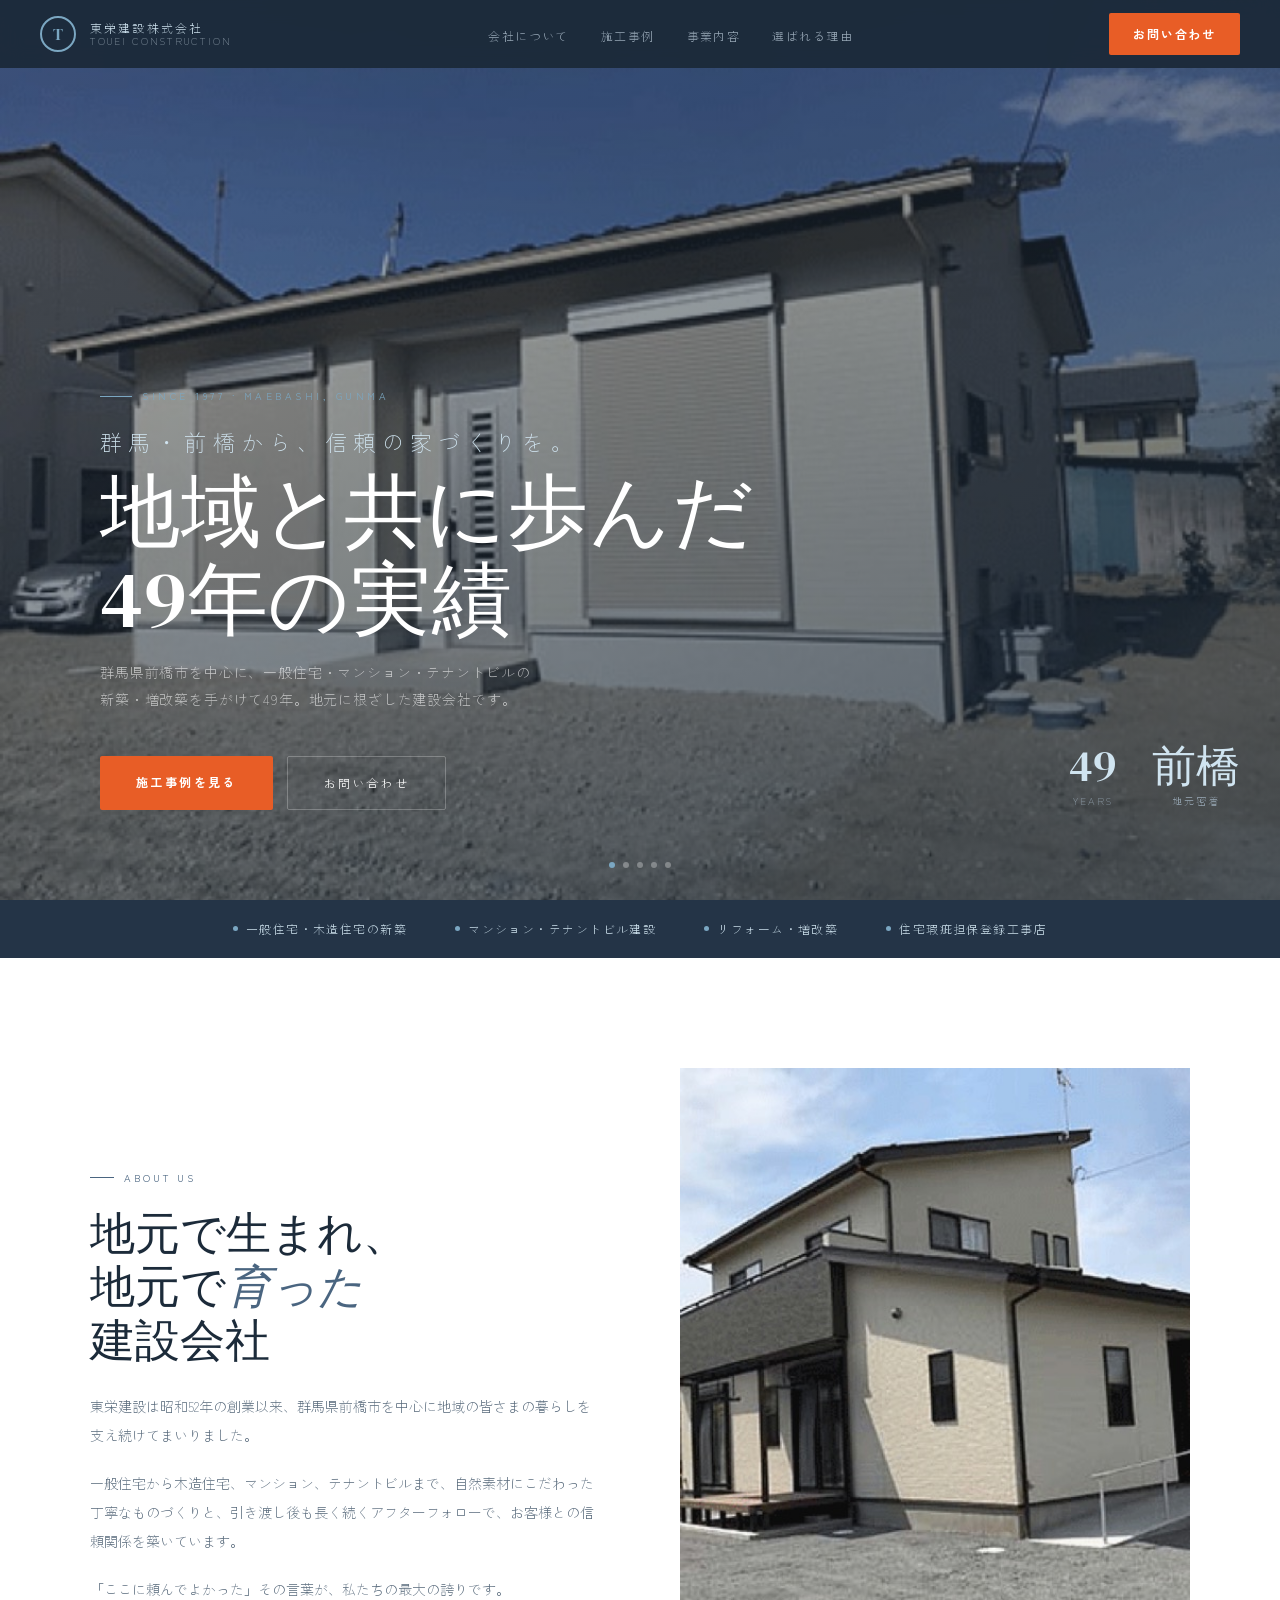
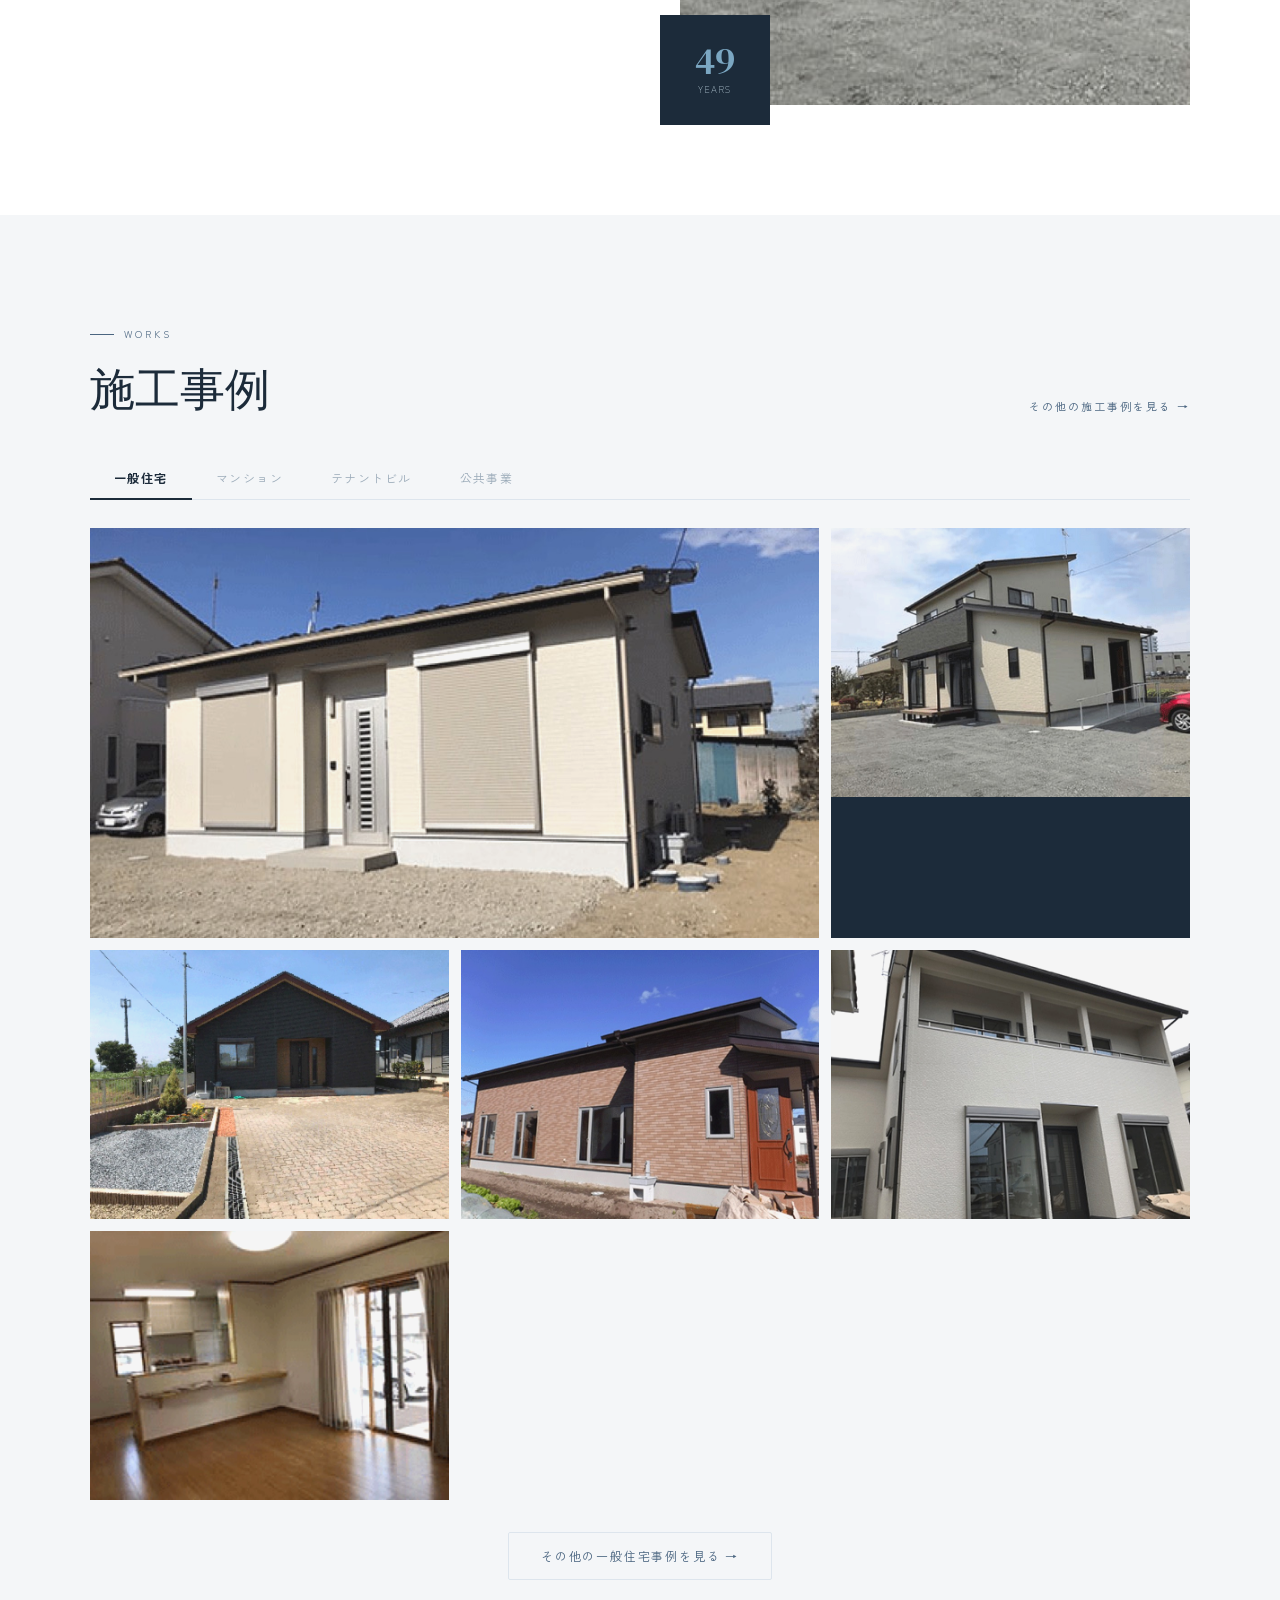
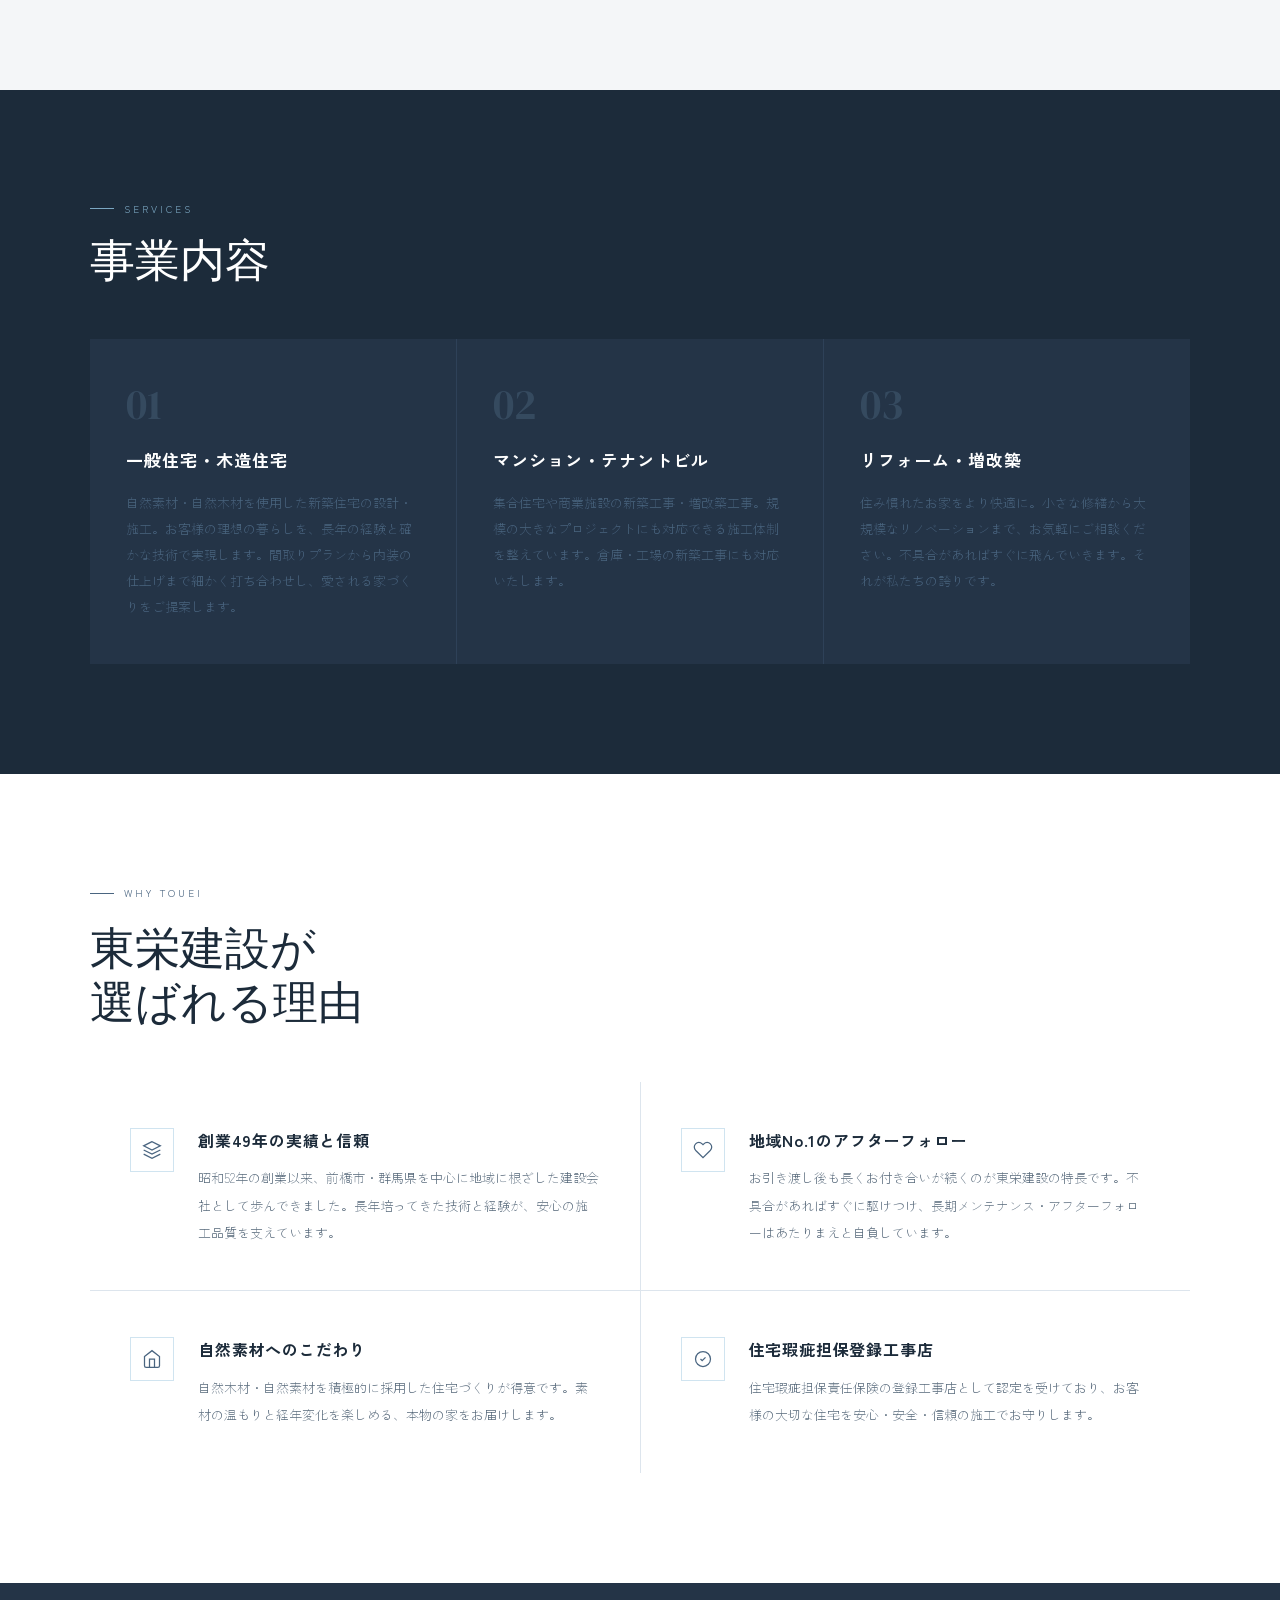
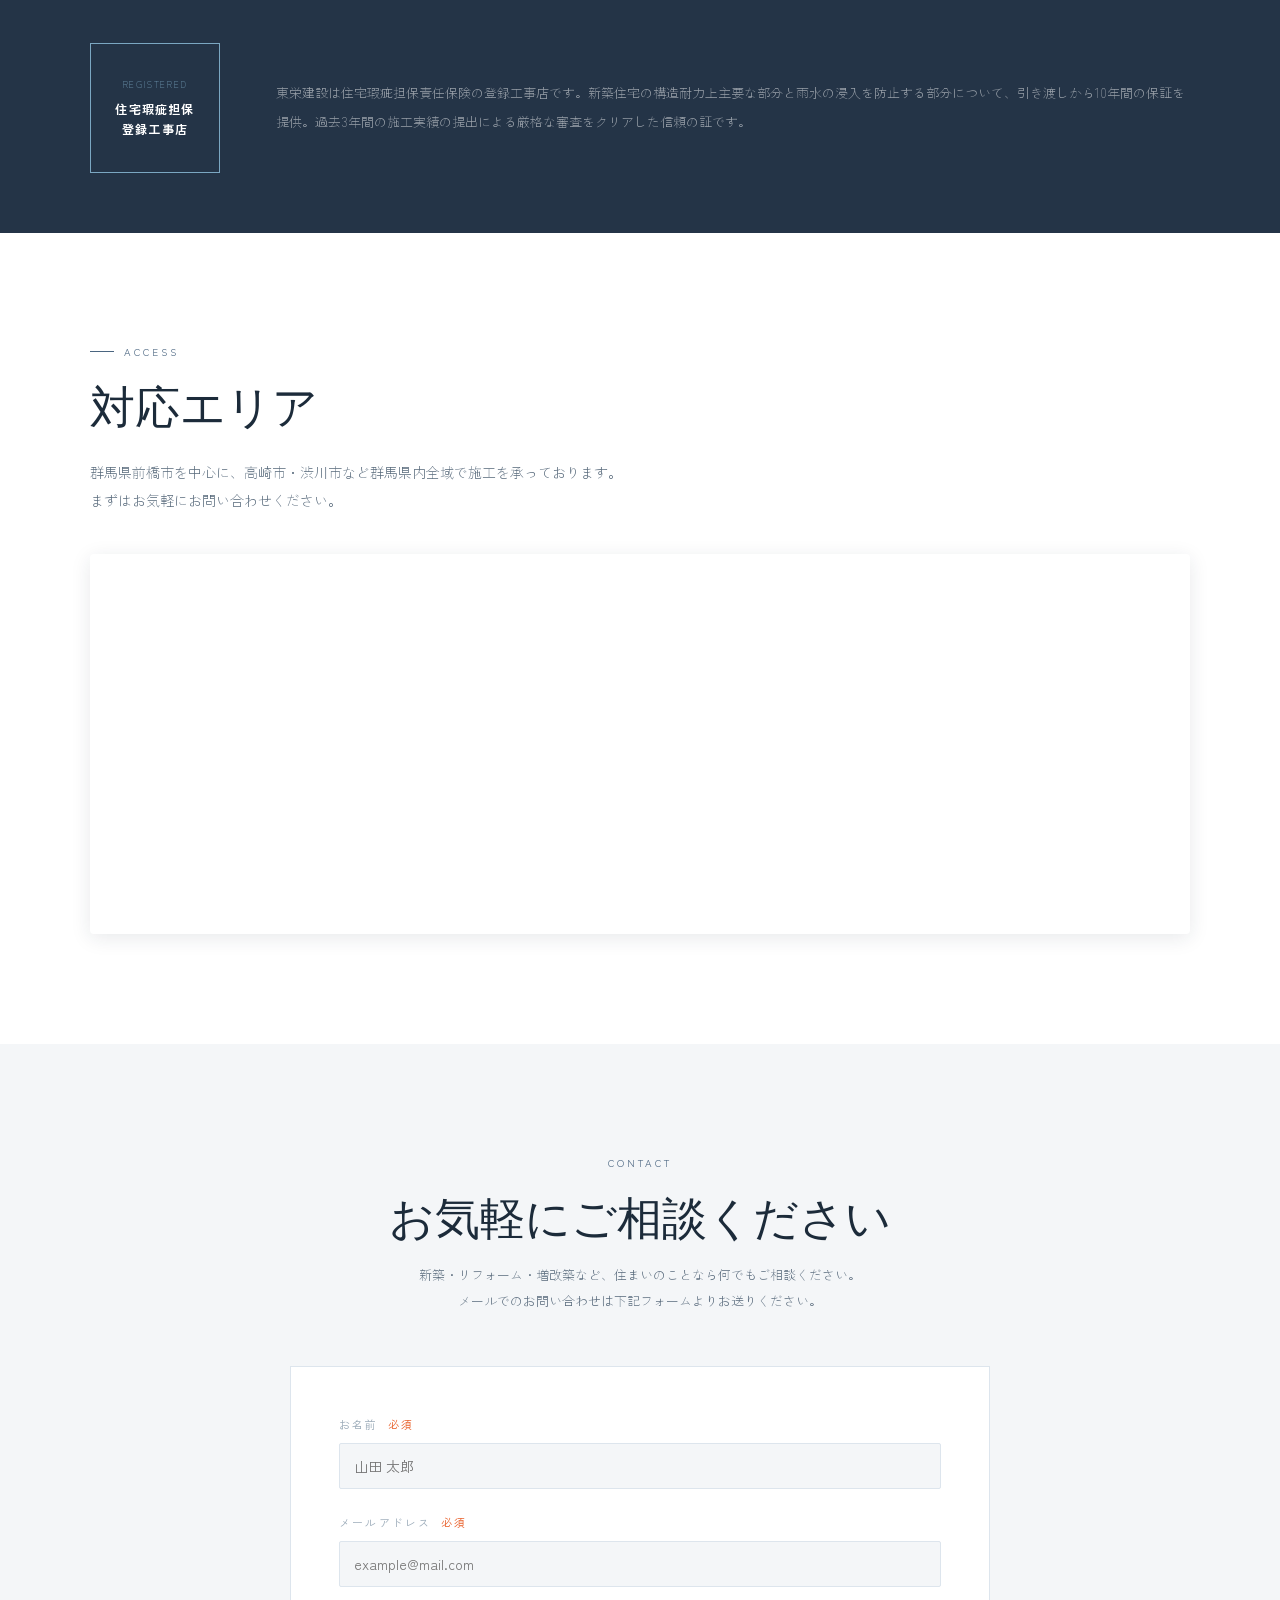
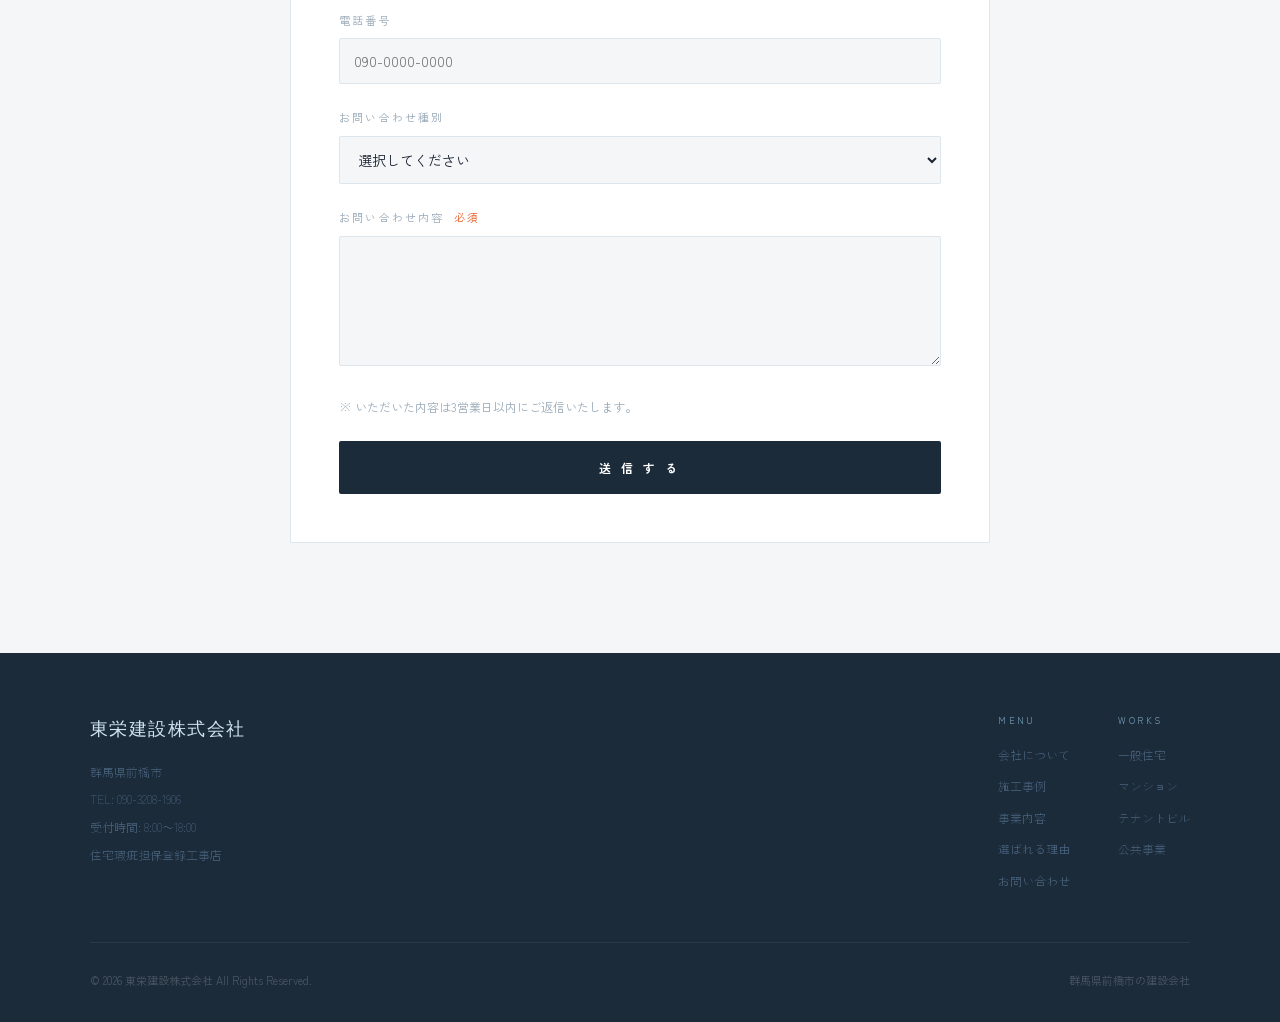
==== commit f75c2815: "HTMLをCSS/JSに分離してファイル構成をリファクタリング - css/style.css: 全ページ共通スタイル（nav・footer・変数・アニメーション） - css/index.css: " ====
--- a/index.html
+++ b/index.html
@@ -1,696 +1,613 @@
 <!DOCTYPE html>
 <html lang="ja">
 <head>
-<meta charset="UTF-8">
-<meta name="viewport" content="width=device-width, initial-scale=1.0">
-<title>東栄建設株式会社 | 群馬県前橋市の建設会社</title>
-<meta name="description" content="群馬県前橋市を拠点に創業49年。一般住宅・マンション・テナントビルの新築・増改築・リフォームなら東栄建設株式会社へ。住宅瑕疵担保登録工事店として安心・丁寧な施工をご提供します。">
-<meta property="og:title" content="東栄建設株式会社 | 群馬県前橋市の建設会社">
-<meta property="og:description" content="創業49年。群馬県前橋市を拠点に一般住宅・マンション・リフォームを手がける建設会社です。">
-<meta property="og:type" content="website">
-<meta property="og:url" content="https://yznok7714-ux.github.io/touei/">
-<meta property="og:image" content="https://yznok7714-ux.github.io/touei/images/ite-new-1.jpg">
-<meta property="og:locale" content="ja_JP">
-<link href="https://fonts.googleapis.com/css2?family=Noto+Sans+JP:wght@300;400;500;700&family=DM+Serif+Display:ital@0;1&family=Zen+Kaku+Gothic+New:wght@300;400;700&display=swap" rel="stylesheet">
-<style>
-:root {
-  --navy: #1c2b3a;
-  --navy-mid: #243447;
-  --navy-light: #2e4158;
-  --steel: #4a6580;
-  --sky: #7ba7c2;
-  --sky-light: #d0e4f0;
-  --off-white: #f4f6f8;
-  --warm-white: #fafafa;
-  --white: #ffffff;
-  --text: #1a2332;
-  --text-sub: #56687a;
-  --text-hint: #9aaab8;
-  --border: #dde5ed;
-  --accent: #e85d26;
-  --accent-light: #fdf0ea;
-}
-*{box-sizing:border-box;margin:0;padding:0;}
-html{scroll-behavior:smooth;}
-body{font-family:'Zen Kaku Gothic New','Noto Sans JP',sans-serif;background:var(--warm-white);color:var(--text);font-size:15px;line-height:1.8;}
-.page-wrapper{position:relative;width:100%;max-width:100vw;overflow:clip;overflow-clip-margin:0;}
-
-/* ── NAV ── */
-nav{position:fixed;top:0;left:0;right:0;z-index:100;height:68px;background:rgba(28,43,58,0.97);backdrop-filter:blur(10px);display:flex;align-items:center;justify-content:space-between;padding:0 40px;}
-.nav-left{display:flex;align-items:center;gap:14px;}
-.nav-logo-mark{width:36px;height:36px;border:2px solid var(--sky);border-radius:50%;display:flex;align-items:center;justify-content:center;font-family:'DM Serif Display',serif;font-size:16px;color:var(--sky);letter-spacing:0;}
-.nav-logo-text{line-height:1.2;}
-.nav-logo-text span:first-child{display:block;font-size:12px;letter-spacing:0.18em;color:var(--sky-light);font-weight:300;}
-.nav-logo-text span:last-child{display:block;font-size:10px;letter-spacing:0.2em;color:var(--text-hint);font-weight:300;}
-.nav-links{display:flex;gap:32px;list-style:none;}
-.nav-links a{font-size:12px;letter-spacing:0.12em;color:var(--text-hint);text-decoration:none;transition:color 0.2s;font-weight:300;}
-.nav-links a:hover{color:var(--sky-light);}
-.nav-cta{background:var(--accent);color:var(--white);font-size:12px;letter-spacing:0.15em;padding:10px 24px;text-decoration:none;font-weight:700;transition:background 0.2s;border-radius:2px;}
-.nav-cta:hover{background:#c44a1a;}
-.hamburger{display:none;flex-direction:column;gap:5px;cursor:pointer;background:none;border:none;padding:4px;}
-.hamburger span{width:22px;height:1.5px;background:var(--text-hint);display:block;transition:0.3s;}
-.mobile-menu{display:none;position:fixed;inset:0;background:var(--navy);z-index:99;flex-direction:column;align-items:center;justify-content:center;gap:32px;}
-.mobile-menu.open{display:flex;}
-.mobile-menu a{font-size:18px;letter-spacing:0.15em;color:var(--off-white);text-decoration:none;font-weight:300;}
-.mobile-menu .m-cta{background:var(--accent);color:white;padding:14px 40px;font-size:14px;letter-spacing:0.15em;font-weight:700;border-radius:2px;}
-.m-close{position:absolute;top:20px;right:24px;background:none;border:none;color:var(--text-hint);font-size:26px;cursor:pointer;line-height:1;}
-
-/* ── HERO ── */
-.hero{min-height:100vh;background:var(--navy);display:flex;flex-direction:column;justify-content:flex-end;position:relative;overflow:hidden;}
-.hero-slides{position:absolute;inset:0;}
-.hero-slide{position:absolute;inset:0;opacity:0;transition:opacity 1.2s ease;background-size:cover;background-position:center;}
-.hero-slide.active{opacity:1;}
-.hero-slide::after{content:'';position:absolute;inset:0;background:linear-gradient(160deg,rgba(28,43,58,0.3) 0%,rgba(28,43,58,0.75) 100%);}
-.hero-content{position:relative;z-index:2;max-width:1160px;margin:0 auto;padding:0 40px 90px;width:100%;animation:fadeUp 1s ease both;}
-.hero-tag{display:inline-flex;align-items:center;gap:10px;font-size:10px;letter-spacing:0.35em;color:var(--sky);margin-bottom:24px;font-weight:400;}
-.hero-tag::before{content:'';width:32px;height:1px;background:var(--sky);}
-.hero h1{font-family:'DM Serif Display',serif;font-size:clamp(40px,6.5vw,80px);font-weight:400;color:var(--white);line-height:1.1;letter-spacing:0.01em;margin-bottom:16px;}
-.hero h1 em{display:block;font-family:'Zen Kaku Gothic New',sans-serif;font-style:normal;font-size:clamp(15px,2vw,22px);font-weight:300;letter-spacing:0.28em;color:var(--sky-light);margin-bottom:14px;}
-.hero-desc{font-size:14px;color:rgba(255,255,255,0.65);letter-spacing:0.06em;margin-bottom:44px;font-weight:300;max-width:520px;line-height:1.9;}
-.hero-btns{display:flex;gap:14px;flex-wrap:wrap;}
-.btn-main{display:inline-block;background:var(--accent);color:var(--white);font-size:12px;letter-spacing:0.2em;padding:15px 36px;text-decoration:none;font-weight:700;border-radius:2px;transition:background 0.2s;}
-.btn-main:hover{background:#c44a1a;}
-.btn-sub{display:inline-block;border:1px solid rgba(255,255,255,0.25);color:var(--white);font-size:12px;letter-spacing:0.18em;padding:15px 36px;text-decoration:none;font-weight:300;border-radius:2px;transition:all 0.2s;}
-.btn-sub:hover{border-color:var(--sky);background:rgba(123,167,194,0.1);}
-.hero-nums{position:absolute;right:40px;bottom:90px;z-index:2;display:flex;gap:36px;animation:fadeUp 1s 0.4s ease both;}
-.hero-num{text-align:center;}
-.hero-num-val{font-family:'DM Serif Display',serif;font-size:44px;color:var(--sky-light);line-height:1;}
-.hero-num-label{font-size:10px;letter-spacing:0.2em;color:var(--text-hint);margin-top:4px;font-weight:300;}
-.slide-dots{position:absolute;bottom:32px;left:50%;transform:translateX(-50%);display:flex;gap:8px;z-index:3;}
-.dot{width:6px;height:6px;border-radius:50%;background:rgba(255,255,255,0.3);cursor:pointer;transition:background 0.3s;}
-.dot.active{background:var(--sky);}
-
-/* ── STRIP ── */
-.strip{background:var(--navy-mid);padding:18px 40px;display:flex;justify-content:center;gap:48px;flex-wrap:wrap;}
-.strip-item{display:flex;align-items:center;gap:8px;font-size:12px;letter-spacing:0.12em;color:var(--sky-light);font-weight:300;}
-.strip-dot{width:5px;height:5px;border-radius:50%;background:var(--sky);flex-shrink:0;}
-
-/* ── ABOUT ── */
-.about{background:var(--white);padding:110px 40px;}
-.about-inner{max-width:1100px;margin:0 auto;display:grid;grid-template-columns:1fr 1fr;gap:80px;align-items:center;}
-.sec-tag{display:flex;align-items:center;gap:10px;font-size:10px;letter-spacing:0.3em;color:var(--steel);margin-bottom:20px;text-transform:uppercase;}
-.sec-tag::before{content:'';width:24px;height:1px;background:var(--steel);}
-.sec-title{font-family:'DM Serif Display',serif;font-size:clamp(30px,3.5vw,48px);font-weight:400;line-height:1.2;color:var(--navy);margin-bottom:24px;}
-.sec-title em{font-style:italic;color:var(--steel);}
-.about-text{font-size:14px;color:var(--text-sub);line-height:2.1;font-weight:300;}
-.about-text p+p{margin-top:18px;}
-.about-visual{position:relative;}
-.about-img-main{width:100%;aspect-ratio:4/5;object-fit:cover;display:block;}
-.about-badge{position:absolute;bottom:-20px;left:-20px;background:var(--navy);width:110px;height:110px;display:flex;flex-direction:column;align-items:center;justify-content:center;gap:2px;}
-.about-badge-num{font-family:'DM Serif Display',serif;font-size:38px;color:var(--sky);line-height:1;}
-.about-badge-label{font-size:9px;letter-spacing:0.18em;color:var(--sky-light);font-weight:300;}
-
-/* ── WORKS ── */
-.works{background:var(--off-white);padding:110px 40px;}
-.works-inner{max-width:1100px;margin:0 auto;}
-.works-head{display:flex;justify-content:space-between;align-items:flex-end;margin-bottom:40px;}
-.works-more{font-size:11px;letter-spacing:0.18em;color:var(--steel);text-decoration:none;display:flex;align-items:center;gap:8px;transition:gap 0.2s;}
-.works-more:hover{gap:14px;color:var(--navy);}
-.btn-works-all{display:inline-block;border:1px solid var(--border);color:var(--steel);font-size:12px;letter-spacing:0.15em;padding:12px 32px;text-decoration:none;border-radius:2px;transition:all 0.2s;margin-top:8px;}
-.btn-works-all:hover{border-color:var(--navy);color:var(--navy);background:var(--off-white);}
-.tab-nav{display:flex;gap:0;margin-bottom:28px;border-bottom:1px solid var(--border);}
-.tab-btn{padding:12px 24px;font-size:12px;letter-spacing:0.12em;color:var(--text-hint);cursor:pointer;background:none;border:none;border-bottom:2px solid transparent;margin-bottom:-1px;font-family:'Zen Kaku Gothic New',sans-serif;transition:all 0.2s;}
-.tab-btn.active{color:var(--navy);border-bottom-color:var(--navy);font-weight:700;}
-.tab-panel{display:none;}
-.tab-panel.active{display:block;}
-.works-grid{display:grid;grid-template-columns:repeat(3,1fr);gap:12px;}
-.works-grid.two-col{grid-template-columns:repeat(2,1fr);}
-.work-card{position:relative;overflow:hidden;background:var(--navy);cursor:pointer;}
-.work-card img{width:100%;aspect-ratio:4/3;object-fit:cover;display:block;transition:transform 0.5s ease,opacity 0.3s;filter:brightness(1.05) contrast(0.92) saturate(1.1);}
-.work-card:hover img{transform:scale(1.02);opacity:0.88;}
-.work-info{position:absolute;bottom:0;left:0;right:0;padding:16px;background:linear-gradient(to top,rgba(28,43,58,0.9) 0%,transparent 100%);transform:translateY(4px);opacity:0;transition:all 0.3s;}
-.work-card:hover .work-info{opacity:1;transform:translateY(0);}
-.work-info-title{font-size:13px;color:var(--white);letter-spacing:0.06em;font-weight:500;}
-.work-info-sub{font-size:11px;color:var(--sky-light);letter-spacing:0.06em;margin-top:2px;font-weight:300;}
-.work-card.span2{grid-column:span 2;}
-.work-card.span2 img{aspect-ratio:16/9;}
-
-/* ── SERVICES ── */
-.services{background:var(--navy);padding:110px 40px;}
-.services-inner{max-width:1100px;margin:0 auto;}
-.services-inner .sec-tag{color:var(--sky);margin-bottom:16px;}
-.services-inner .sec-tag::before{background:var(--sky);}
-.services-inner .sec-title{color:var(--white);margin-bottom:52px;}
-.srv-grid{display:grid;grid-template-columns:repeat(3,1fr);gap:1px;background:var(--navy-light);}
-.srv-card{background:var(--navy-mid);padding:44px 36px;transition:background 0.2s;position:relative;overflow:hidden;}
-.srv-card::before{content:'';position:absolute;top:0;left:0;width:3px;height:100%;background:var(--sky);transform:scaleY(0);transform-origin:top;transition:transform 0.35s ease;}
-.srv-card:hover{background:#1e3249;}
-.srv-card:hover::before{transform:scaleY(1);}
-.srv-num{font-family:'DM Serif Display',serif;font-size:42px;color:rgba(123,167,194,0.2);line-height:1;margin-bottom:20px;transition:color 0.2s;}
-.srv-card:hover .srv-num{color:rgba(123,167,194,0.4);}
-.srv-title{font-size:17px;font-weight:700;color:var(--white);letter-spacing:0.06em;margin-bottom:14px;}
-.srv-desc{font-size:13px;color:var(--steel);line-height:2;font-weight:300;}
-
-/* ── STRENGTHS ── */
-.strengths{background:var(--white);padding:110px 40px;}
-.strengths-inner{max-width:1100px;margin:0 auto;}
-.str-grid{display:grid;grid-template-columns:repeat(2,1fr);gap:1px;margin-top:52px;background:var(--border);}
-.str-item{background:var(--white);padding:44px 40px;display:flex;gap:24px;align-items:flex-start;transition:background 0.2s;}
-.str-item:hover{background:var(--off-white);}
-.str-icon{width:44px;height:44px;border:1px solid var(--sky-light);display:flex;align-items:center;justify-content:center;flex-shrink:0;margin-top:2px;}
-.str-icon svg{width:20px;height:20px;stroke:var(--steel);fill:none;stroke-width:1.5;}
-.str-title{font-size:16px;font-weight:700;letter-spacing:0.05em;margin-bottom:10px;color:var(--navy);}
-.str-desc{font-size:13px;color:var(--text-sub);line-height:2.1;font-weight:300;}
-
-/* ── ACCESS ── */
-.access{background:var(--white);padding:110px 40px;}
-.access-inner{max-width:1100px;margin:0 auto;}
-.access-desc{font-size:14px;color:var(--text-sub);line-height:2;margin-bottom:40px;font-weight:300;}
-.map-wrap{border-radius:4px;overflow:hidden;box-shadow:0 4px 20px rgba(28,43,58,0.1);}
-
-/* ── GUARANTEE ── */
-.guarantee{background:var(--navy-mid);padding:60px 40px;}
-.guarantee-inner{max-width:1100px;margin:0 auto;display:flex;align-items:center;gap:56px;flex-wrap:wrap;}
-.g-badge{width:130px;height:130px;border:1px solid var(--sky);flex-shrink:0;display:flex;flex-direction:column;align-items:center;justify-content:center;gap:6px;}
-.g-badge-label{font-size:9px;letter-spacing:0.2em;color:var(--sky);font-weight:300;}
-.g-badge-text{font-size:12px;font-weight:700;color:var(--white);letter-spacing:0.1em;text-align:center;line-height:1.6;}
-.g-text{font-size:13px;color:rgba(255,255,255,0.55);line-height:2.2;font-weight:300;flex:1;}
-
-/* ── CONTACT ── */
-.contact{background:var(--off-white);padding:110px 40px;}
-.contact-inner{max-width:700px;margin:0 auto;}
-.contact-inner .sec-tag{justify-content:center;}
-.contact-inner .sec-tag::before{display:none;}
-.contact-inner .sec-title{text-align:center;margin-bottom:16px;}
-.contact-sub{text-align:center;font-size:13px;color:var(--text-sub);margin-bottom:52px;line-height:2;font-weight:300;}
-.contact-form{background:var(--white);padding:48px;border:1px solid var(--border);}
-.form-row{margin-bottom:24px;}
-.form-label{display:block;font-size:11px;letter-spacing:0.2em;color:var(--text-hint);margin-bottom:8px;font-weight:400;}
-.form-label span{color:var(--accent);margin-left:4px;}
-.form-input,.form-select,.form-textarea{width:100%;background:var(--off-white);border:1px solid var(--border);border-radius:2px;padding:12px 14px;font-size:14px;font-family:'Zen Kaku Gothic New',sans-serif;color:var(--text);outline:none;transition:border-color 0.2s;}
-.form-input:focus,.form-select:focus,.form-textarea:focus{border-color:var(--steel);background:var(--white);}
-.form-textarea{resize:vertical;min-height:130px;line-height:1.8;}
-.form-note{font-size:12px;color:var(--text-hint);margin-bottom:24px;line-height:1.7;}
-.form-submit{width:100%;background:var(--navy);color:var(--white);border:none;padding:18px;font-size:12px;letter-spacing:0.3em;font-family:'Zen Kaku Gothic New',sans-serif;cursor:pointer;transition:background 0.2s;font-weight:700;border-radius:2px;}
-.form-submit:hover{background:var(--navy-light);}
-.contact-info-box{background:var(--navy);padding:28px 32px;margin-bottom:24px;display:flex;align-items:center;gap:24px;}
-.contact-info-icon{color:var(--sky);font-size:22px;flex-shrink:0;}
-.contact-info-label{font-size:10px;letter-spacing:0.2em;color:var(--sky-light);margin-bottom:4px;font-weight:300;}
-.contact-info-val{font-family:'DM Serif Display',serif;font-size:28px;color:var(--white);letter-spacing:0.05em;line-height:1;}
-.contact-info-note{font-size:11px;color:var(--steel);margin-top:4px;font-weight:300;}
-
-/* ── FOOTER ── */
-footer{background:var(--navy);padding:60px 40px 32px;}
-.footer-inner{max-width:1100px;margin:0 auto;}
-.footer-top{display:flex;justify-content:space-between;align-items:flex-start;padding-bottom:40px;border-bottom:1px solid rgba(255,255,255,0.07);margin-bottom:28px;gap:40px;flex-wrap:wrap;}
-.footer-logo{font-family:'DM Serif Display',serif;font-size:18px;color:var(--sky-light);letter-spacing:0.08em;margin-bottom:12px;}
-.footer-info{font-size:12px;color:var(--steel);line-height:2.3;font-weight:300;}
-.footer-nav-group{display:flex;gap:48px;}
-.footer-nav-title{font-size:9px;letter-spacing:0.28em;color:var(--sky);margin-bottom:14px;font-weight:400;}
-.footer-nav-col a{display:block;font-size:12px;color:var(--steel);text-decoration:none;margin-bottom:10px;transition:color 0.2s;font-weight:300;}
-.footer-nav-col a:hover{color:var(--sky-light);}
-.footer-bottom{display:flex;justify-content:space-between;align-items:center;font-size:11px;color:rgba(255,255,255,0.2);flex-wrap:wrap;gap:8px;}
-
-/* ── ANIMATIONS ── */
-@keyframes fadeUp{from{opacity:0;transform:translateY(28px);}to{opacity:1;transform:translateY(0);}}
-.reveal{opacity:0;transform:translateY(20px);transition:opacity 0.7s ease,transform 0.7s ease;}
-.reveal.visible{opacity:1;transform:translateY(0);}
-.reveal-delay-1{transition-delay:0.1s;}
-.reveal-delay-2{transition-delay:0.2s;}
-.reveal-delay-3{transition-delay:0.3s;}
-
-/* ── RESPONSIVE ── */
-@media(max-width:960px){
-  nav{padding:0 20px;}
-  .nav-links,.nav-cta{display:none;}
-  .hamburger{display:flex;}
-  .hero-content{padding:0 20px 80px;}
-  .hero-nums{display:none;}
-  .strip{padding:14px 20px;gap:20px;}
-  .about{padding:80px 20px;}
-  .about-inner{grid-template-columns:1fr;gap:48px;}
-  .about-visual{order:-1;}
-  .about-badge{width:90px;height:90px;bottom:-14px;left:-14px;}
-  .about-badge-num{font-size:28px;}
-  .works{padding:80px 20px;}
-  .works-head{flex-direction:column;align-items:flex-start;gap:12px;}
-  .works-grid{grid-template-columns:1fr 1fr;}
-  .work-card.span2{grid-column:span 2;}
-  .work-card.span2 img{aspect-ratio:4/3;}
-  .services{padding:80px 20px;}
-  .srv-grid{grid-template-columns:1fr;}
-  .strengths{padding:80px 20px;}
-  .str-grid{grid-template-columns:1fr;}
-  .guarantee{padding:48px 20px;}
-  .guarantee-inner{gap:28px;}
-  .contact{padding:80px 20px;}
-  .contact-form{padding:28px 20px;}
-  footer{padding:48px 20px 28px;}
-  .footer-top{flex-direction:column;}
-  .footer-nav-group{flex-direction:column;gap:20px;}
-  .tab-nav{overflow-x:auto;}
-}
-@media(max-width:480px){
-  .works-grid{grid-template-columns:1fr;}
-  .work-card.span2{grid-column:span 1;}
-}
-</style>
+  <meta charset="UTF-8">
+  <meta name="viewport" content="width=device-width, initial-scale=1.0">
+  <title>東栄建設株式会社 | 群馬県前橋市の建設会社</title>
+
+  <!-- SEO：Google検索結果に表示される説明文 -->
+  <meta name="description" content="群馬県前橋市を拠点に創業49年。一般住宅・マンション・テナントビルの新築・増改築・リフォームなら東栄建設株式会社へ。住宅瑕疵担保登録工事店として安心・丁寧な施工をご提供します。">
+
+  <!-- OGP：SNS（LINE・X等）でシェアされたときに表示される情報 -->
+  <meta property="og:title"       content="東栄建設株式会社 | 群馬県前橋市の建設会社">
+  <meta property="og:description" content="創業49年。群馬県前橋市を拠点に一般住宅・マンション・リフォームを手がける建設会社です。">
+  <meta property="og:type"        content="website">
+  <meta property="og:url"         content="https://yznok7714-ux.github.io/touei/">
+  <meta property="og:image"       content="https://yznok7714-ux.github.io/touei/images/ite-new-1.jpg">
+  <meta property="og:locale"      content="ja_JP">
+
+  <!-- Google Fonts（日本語・英語フォント） -->
+  <link href="https://fonts.googleapis.com/css2?family=Noto+Sans+JP:wght@300;400;500;700&family=DM+Serif+Display:ital@0;1&family=Zen+Kaku+Gothic+New:wght@300;400;700&display=swap" rel="stylesheet">
+
+  <!-- CSSファイルの読み込み（全ページ共通 → ページ固有の順番で読む） -->
+  <link rel="stylesheet" href="css/style.css">
+  <link rel="stylesheet" href="css/index.css">
 </head>
+
 <body>
 <div class="page-wrapper">
 
-<!-- NAV -->
-<nav>
-  <div class="nav-left">
-    <div class="nav-logo-mark">T</div>
-    <div class="nav-logo-text">
-      <span>東栄建設株式会社</span>
-      <span>TOUEI CONSTRUCTION</span>
-    </div>
+  <!-- =============================================
+       ナビゲーション（固定ヘッダー）
+  ============================================= -->
+  <nav>
+    <!-- ロゴ -->
+    <div class="nav-left">
+      <div class="nav-logo-mark">T</div>
+      <div class="nav-logo-text">
+        <span>東栄建設株式会社</span>
+        <span>TOUEI CONSTRUCTION</span>
+      </div>
+    </div>
+
+    <!-- PCナビリンク -->
+    <ul class="nav-links">
+      <li><a href="#about">会社について</a></li>
+      <li><a href="#works">施工事例</a></li>
+      <li><a href="#services">事業内容</a></li>
+      <li><a href="#strengths">選ばれる理由</a></li>
+    </ul>
+
+    <!-- お問い合わせボタン（PC） -->
+    <a href="#contact" class="nav-cta">お問い合わせ</a>
+
+    <!-- ハンバーガーボタン（スマホのみ表示） -->
+    <button class="hamburger" onclick="toggleMenu()">
+      <span></span>
+      <span></span>
+      <span></span>
+    </button>
+  </nav>
+
+  <!-- スマホ用全画面メニュー -->
+  <div class="mobile-menu" id="mobileMenu">
+    <button class="m-close" onclick="toggleMenu()">✕</button>
+    <a href="#about"     onclick="toggleMenu()">会社について</a>
+    <a href="#works"     onclick="toggleMenu()">施工事例</a>
+    <a href="#services"  onclick="toggleMenu()">事業内容</a>
+    <a href="#strengths" onclick="toggleMenu()">選ばれる理由</a>
+    <a href="#contact"   onclick="toggleMenu()" class="m-cta">お問い合わせ</a>
   </div>
-  <ul class="nav-links">
-    <li><a href="#about">会社について</a></li>
-    <li><a href="#works">施工事例</a></li>
-    <li><a href="#services">事業内容</a></li>
-    <li><a href="#strengths">選ばれる理由</a></li>
-  </ul>
-  <a href="#contact" class="nav-cta">お問い合わせ</a>
-  <button class="hamburger" onclick="toggleMenu()"><span></span><span></span><span></span></button>
-</nav>
-
-<!-- MOBILE MENU -->
-<div class="mobile-menu" id="mobileMenu">
-  <button class="m-close" onclick="toggleMenu()">✕</button>
-  <a href="#about" onclick="toggleMenu()">会社について</a>
-  <a href="#works" onclick="toggleMenu()">施工事例</a>
-  <a href="#services" onclick="toggleMenu()">事業内容</a>
-  <a href="#strengths" onclick="toggleMenu()">選ばれる理由</a>
-  <a href="#contact" class="m-cta" onclick="toggleMenu()">お問い合わせ</a>
-</div>
-
-<!-- HERO -->
-<section class="hero">
-  <div class="hero-slides" id="heroSlides">
-    <div class="hero-slide active" style="background-image:url('images/ite-new-1.jpg');"></div>
-    <div class="hero-slide" style="background-image:url('images/T-1.jpg');"></div>
-    <div class="hero-slide" style="background-image:url('images/katsuyama-1.jpg');"></div>
-    <div class="hero-slide" style="background-image:url('images/reiwa2.8-1.jpg');"></div>
-    <div class="hero-slide" style="background-image:url('images/m11-01.jpg');"></div>
+
+
+  <!-- =============================================
+       ヒーロー（トップのスライドショー）
+  ============================================= -->
+  <section class="hero">
+
+    <!-- スライド画像（background-imageで指定） -->
+    <div class="hero-slides" id="heroSlides">
+      <div class="hero-slide active" style="background-image: url('images/ite-new-1.jpg');"></div>
+      <div class="hero-slide"        style="background-image: url('images/T-1.jpg');"></div>
+      <div class="hero-slide"        style="background-image: url('images/katsuyama-1.jpg');"></div>
+      <div class="hero-slide"        style="background-image: url('images/reiwa2.8-1.jpg');"></div>
+      <div class="hero-slide"        style="background-image: url('images/m11-01.jpg');"></div>
+    </div>
+
+    <!-- キャッチコピー・ボタン -->
+    <div class="hero-content">
+      <div class="hero-tag">SINCE 1977 · MAEBASHI, GUNMA</div>
+      <h1>
+        <em>群馬・前橋から、信頼の家づくりを。</em>
+        地域と共に歩んだ<br>49年の実績
+      </h1>
+      <p class="hero-desc">
+        群馬県前橋市を中心に、一般住宅・マンション・テナントビルの<br>
+        新築・増改築を手がけて49年。地元に根ざした建設会社です。
+      </p>
+      <div class="hero-btns">
+        <a href="#works"   class="btn-main">施工事例を見る</a>
+        <a href="#contact" class="btn-sub">お問い合わせ</a>
+      </div>
+    </div>
+
+    <!-- 右下の数字 -->
+    <div class="hero-nums">
+      <div class="hero-num">
+        <div class="hero-num-val">49</div>
+        <div class="hero-num-label">YEARS</div>
+      </div>
+      <div class="hero-num">
+        <div class="hero-num-val">前橋</div>
+        <div class="hero-num-label">地元密着</div>
+      </div>
+    </div>
+
+    <!-- スライドインジケーター（ドット） -->
+    <!-- goSlide(番号) でスライドを切り替える（hero.jsで定義） -->
+    <div class="slide-dots" id="slideDots">
+      <div class="dot active" onclick="goSlide(0)"></div>
+      <div class="dot"        onclick="goSlide(1)"></div>
+      <div class="dot"        onclick="goSlide(2)"></div>
+      <div class="dot"        onclick="goSlide(3)"></div>
+      <div class="dot"        onclick="goSlide(4)"></div>
+    </div>
+
+  </section>
+
+
+  <!-- =============================================
+       サービス紹介ストリップ（ヒーロー直下の帯）
+  ============================================= -->
+  <div class="strip">
+    <div class="strip-item"><div class="strip-dot"></div>一般住宅・木造住宅の新築</div>
+    <div class="strip-item"><div class="strip-dot"></div>マンション・テナントビル建設</div>
+    <div class="strip-item"><div class="strip-dot"></div>リフォーム・増改築</div>
+    <div class="strip-item"><div class="strip-dot"></div>住宅瑕疵担保登録工事店</div>
   </div>
-  <div class="hero-content">
-    <div class="hero-tag">SINCE 1977 · MAEBASHI, GUNMA</div>
-    <h1>
-      <em>群馬・前橋から、信頼の家づくりを。</em>
-      地域と共に歩んだ<br>49年の実績
-    </h1>
-    <p class="hero-desc">群馬県前橋市を中心に、一般住宅・マンション・テナントビルの<br>新築・増改築を手がけて49年。地元に根ざした建設会社です。</p>
-    <div class="hero-btns">
-      <a href="#works" class="btn-main">施工事例を見る</a>
-      <a href="#contact" class="btn-sub">お問い合わせ</a>
-    </div>
-  </div>
-  <div class="hero-nums">
-    <div class="hero-num">
-      <div class="hero-num-val">49</div>
-      <div class="hero-num-label">YEARS</div>
-    </div>
-    <div class="hero-num">
-      <div class="hero-num-val">前橋</div>
-      <div class="hero-num-label">地元密着</div>
-    </div>
-  </div>
-  <div class="slide-dots" id="slideDots">
-    <div class="dot active" onclick="goSlide(0)"></div>
-    <div class="dot" onclick="goSlide(1)"></div>
-    <div class="dot" onclick="goSlide(2)"></div>
-    <div class="dot" onclick="goSlide(3)"></div>
-    <div class="dot" onclick="goSlide(4)"></div>
-  </div>
-</section>
-
-<!-- STRIP -->
-<div class="strip">
-  <div class="strip-item"><div class="strip-dot"></div>一般住宅・木造住宅の新築</div>
-  <div class="strip-item"><div class="strip-dot"></div>マンション・テナントビル建設</div>
-  <div class="strip-item"><div class="strip-dot"></div>リフォーム・増改築</div>
-  <div class="strip-item"><div class="strip-dot"></div>住宅瑕疵担保登録工事店</div>
-</div>
-
-<!-- ABOUT -->
-<section class="about" id="about">
-  <div class="about-inner">
-    <div class="reveal">
-      <div class="sec-tag">ABOUT US</div>
-      <h2 class="sec-title">地元で生まれ、<br>地元で<em>育った</em><br>建設会社</h2>
-      <div class="about-text">
-        <p>東栄建設は昭和52年の創業以来、群馬県前橋市を中心に地域の皆さまの暮らしを支え続けてまいりました。</p>
-        <p>一般住宅から木造住宅、マンション、テナントビルまで、自然素材にこだわった丁寧なものづくりと、引き渡し後も長く続くアフターフォローで、お客様との信頼関係を築いています。</p>
-        <p>「ここに頼んでよかった」その言葉が、私たちの最大の誇りです。</p>
-      </div>
-    </div>
-    <div class="about-visual reveal reveal-delay-2">
-      <img src="images/T-1.jpg" alt="施工事例" class="about-img-main">
-      <div class="about-badge">
-        <div class="about-badge-num">49</div>
-        <div class="about-badge-label">YEARS</div>
-      </div>
-    </div>
-  </div>
-</section>
-
-<!-- WORKS -->
-<section class="works" id="works">
-  <div class="works-inner">
-    <div class="works-head reveal">
-      <div>
-        <div class="sec-tag">WORKS</div>
-        <h2 class="sec-title" style="margin-bottom:0;">施工事例</h2>
-      </div>
-      <a href="touei_works.html" target="_blank" class="works-more">その他の施工事例を見る →</a>
-    </div>
-
-    <div class="tab-nav reveal">
-      <button class="tab-btn active" onclick="switchTab('juutaku')">一般住宅</button>
-      <button class="tab-btn" onclick="switchTab('mansion')">マンション</button>
-      <button class="tab-btn" onclick="switchTab('tenant')">テナントビル</button>
-      <button class="tab-btn" onclick="switchTab('koukyou')">公共事業</button>
-    </div>
-
-    <!-- 一般住宅 ピックアップ6枚 -->
-    <div class="tab-panel active" id="tab-juutaku">
-      <div class="works-grid">
-        <div class="work-card span2 reveal">
-          <img src="images/ite-new-1.jpg" alt="一般住宅" loading="lazy">
-          <div class="work-info"><div class="work-info-title">一般住宅 / 前橋市</div><div class="work-info-sub">木造新築</div></div>
-        </div>
-        <div class="work-card reveal reveal-delay-1">
-          <img src="images/T-1.jpg" alt="木造住宅" loading="lazy">
-          <div class="work-info"><div class="work-info-title">木造住宅 / 前橋市</div><div class="work-info-sub">自然素材の家</div></div>
-        </div>
-        <div class="work-card reveal reveal-delay-2">
-          <img src="images/reiwa2.8-1.jpg" alt="令和2年完成" loading="lazy">
-          <div class="work-info"><div class="work-info-title">一般住宅 / 令和2年完成</div><div class="work-info-sub">前橋市</div></div>
-        </div>
-        <div class="work-card reveal">
-          <img src="images/m11-01.jpg" alt="新築一戸建て" loading="lazy">
-          <div class="work-info"><div class="work-info-title">新築一戸建て / 前橋市</div><div class="work-info-sub">木造2階建て</div></div>
-        </div>
-        <div class="work-card reveal reveal-delay-1">
-          <img src="images/k.tei-riwa2.2-01.jpg" alt="令和2年2月完成" loading="lazy">
-          <div class="work-info"><div class="work-info-title">一般住宅 / 令和2年完成</div><div class="work-info-sub">前橋市</div></div>
-        </div>
-        <div class="work-card reveal reveal-delay-2">
-          <img src="images/T-4.jpg" alt="木造住宅4" loading="lazy">
-          <div class="work-info"><div class="work-info-title">木造住宅 / 前橋市</div><div class="work-info-sub">外観</div></div>
-        </div>
-      </div>
-      <div style="text-align:center;margin-top:24px;">
-        <a href="touei_works.html#juutaku" target="_blank" class="btn-works-all">その他の一般住宅事例を見る →</a>
-      </div>
-    </div>
-
-    <!-- マンション -->
-    <div class="tab-panel" id="tab-mansion">
-      <div class="works-grid">
-        <div class="work-card span2 reveal">
-          <img src="images/man-01.jpg" alt="MAEDAマンション" loading="lazy">
-          <div class="work-info"><div class="work-info-title">MAEDAマンション / 前橋市</div><div class="work-info-sub">集合住宅 新築</div></div>
-        </div>
-        <div class="work-card reveal reveal-delay-1">
-          <img src="images/man-02.jpg" alt="マンション ステップ21" loading="lazy">
-          <div class="work-info"><div class="work-info-title">マンション ステップ21</div><div class="work-info-sub">新築工事</div></div>
-        </div>
-        <div class="work-card reveal reveal-delay-2">
-          <img src="images/man-02s1.jpg" alt="マンション ステップ21 詳細" loading="lazy">
-          <div class="work-info"><div class="work-info-title">マンション ステップ21</div><div class="work-info-sub">外観詳細</div></div>
-        </div>
-      </div>
-    </div>
-
-    <!-- テナントビル -->
-    <div class="tab-panel" id="tab-tenant">
-      <div class="works-grid">
-        <div class="work-card span2 reveal">
-          <img src="images/tena-01.jpg" alt="TATSUNOビル" loading="lazy">
-          <div class="work-info"><div class="work-info-title">TATSUNOビル / 群馬県</div><div class="work-info-sub">テナントビル新築</div></div>
-        </div>
-        <div class="work-card reveal reveal-delay-1">
-          <img src="images/tena-s-01-1.jpg" alt="TATSUNOビル詳細1" loading="lazy">
-          <div class="work-info"><div class="work-info-title">TATSUNOビル / 外観</div><div class="work-info-sub">施工詳細</div></div>
-        </div>
-        <div class="work-card reveal reveal-delay-2">
-          <img src="images/tena-s-01-2.jpg" alt="TATSUNOビル詳細2" loading="lazy">
-          <div class="work-info"><div class="work-info-title">TATSUNOビル / 外観</div><div class="work-info-sub">施工詳細</div></div>
-        </div>
-      </div>
-    </div>
-
-    <!-- 公共事業 -->
-    <div class="tab-panel" id="tab-koukyou">
-      <div class="works-grid">
-        <div class="work-card span2 reveal">
-          <img src="images/katsuyama-1.jpg" alt="勝山小学校トイレ" loading="lazy">
-          <div class="work-info"><div class="work-info-title">勝山小学校 バリアフリートイレ</div><div class="work-info-sub">令和7年完成</div></div>
-        </div>
-        <div class="work-card reveal reveal-delay-1">
-          <img src="images/iwagami-1.jpg" alt="岩神小学校トイレ" loading="lazy">
-          <div class="work-info"><div class="work-info-title">岩神小学校 バリアフリートイレ</div><div class="work-info-sub">令和7年完成</div></div>
-        </div>
-        <div class="work-card reveal reveal-delay-2">
-          <img src="images/nishizenyata-1.jpg" alt="西善町矢田公園" loading="lazy">
-          <div class="work-info"><div class="work-info-title">西善町矢田公園 トイレ</div><div class="work-info-sub">令和6年完成</div></div>
-        </div>
-        <div class="work-card reveal">
-          <img src="images/ootonemidori-1.jpg" alt="利根川大利根緑地" loading="lazy">
-          <div class="work-info"><div class="work-info-title">利根川大利根緑地 トイレ</div><div class="work-info-sub">令和6年完成</div></div>
-        </div>
-        <div class="work-card reveal reveal-delay-1">
-          <img src="images/shikishima-1.jpg" alt="敷島緑地" loading="lazy">
-          <div class="work-info"><div class="work-info-title">敷島緑地 トイレ</div><div class="work-info-sub">令和5年完成</div></div>
-        </div>
-        <div class="work-card reveal reveal-delay-2">
-          <img src="images/shikishima-2.jpg" alt="敷島緑地2" loading="lazy">
-          <div class="work-info"><div class="work-info-title">敷島緑地 多目的トイレ</div><div class="work-info-sub">令和5年完成</div></div>
-        </div>
-      </div>
-      <div style="text-align:center;margin-top:24px;">
-        <a href="touei_works.html#koukyou" target="_blank" class="btn-works-all">その他の公共事業実績を見る →</a>
-      </div>
-    </div>
-  </div>
-</section>
-
-<!-- SERVICES -->
-<section class="services" id="services">
-  <div class="services-inner">
-    <div class="reveal">
-      <div class="sec-tag">SERVICES</div>
-      <h2 class="sec-title">事業内容</h2>
-    </div>
-    <div class="srv-grid">
-      <div class="srv-card reveal">
-        <div class="srv-num">01</div>
-        <div class="srv-title">一般住宅・木造住宅</div>
-        <div class="srv-desc">自然素材・自然木材を使用した新築住宅の設計・施工。お客様の理想の暮らしを、長年の経験と確かな技術で実現します。間取りプランから内装の仕上げまで細かく打ち合わせし、愛される家づくりをご提案します。</div>
-      </div>
-      <div class="srv-card reveal reveal-delay-1">
-        <div class="srv-num">02</div>
-        <div class="srv-title">マンション・テナントビル</div>
-        <div class="srv-desc">集合住宅や商業施設の新築工事・増改築工事。規模の大きなプロジェクトにも対応できる施工体制を整えています。倉庫・工場の新築工事にも対応いたします。</div>
-      </div>
-      <div class="srv-card reveal reveal-delay-2">
-        <div class="srv-num">03</div>
-        <div class="srv-title">リフォーム・増改築</div>
-        <div class="srv-desc">住み慣れたお家をより快適に。小さな修繕から大規模なリノベーションまで、お気軽にご相談ください。不具合があればすぐに飛んでいきます。それが私たちの誇りです。</div>
-      </div>
-    </div>
-  </div>
-</section>
-
-<!-- STRENGTHS -->
-<section class="strengths" id="strengths">
-  <div class="strengths-inner">
-    <div class="reveal">
-      <div class="sec-tag">WHY TOUEI</div>
-      <h2 class="sec-title">東栄建設が<br>選ばれる理由</h2>
-    </div>
-    <div class="str-grid">
-      <div class="str-item reveal">
-        <div class="str-icon">
-          <svg viewBox="0 0 24 24"><path d="M12 2L2 7l10 5 10-5-10-5zM2 17l10 5 10-5M2 12l10 5 10-5"/></svg>
-        </div>
+
+
+  <!-- =============================================
+       会社について（About）
+  ============================================= -->
+  <section class="about" id="about">
+    <div class="about-inner">
+
+      <!-- テキスト -->
+      <div class="reveal">
+        <div class="sec-tag">ABOUT US</div>
+        <h2 class="sec-title">地元で生まれ、<br>地元で<em>育った</em><br>建設会社</h2>
+        <div class="about-text">
+          <p>東栄建設は昭和52年の創業以来、群馬県前橋市を中心に地域の皆さまの暮らしを支え続けてまいりました。</p>
+          <p>一般住宅から木造住宅、マンション、テナントビルまで、自然素材にこだわった丁寧なものづくりと、引き渡し後も長く続くアフターフォローで、お客様との信頼関係を築いています。</p>
+          <p>「ここに頼んでよかった」その言葉が、私たちの最大の誇りです。</p>
+        </div>
+      </div>
+
+      <!-- 画像 -->
+      <div class="about-visual reveal reveal-delay-2">
+        <img src="images/T-1.jpg" alt="東栄建設の施工事例" class="about-img-main">
+        <div class="about-badge">
+          <div class="about-badge-num">49</div>
+          <div class="about-badge-label">YEARS</div>
+        </div>
+      </div>
+
+    </div>
+  </section>
+
+
+  <!-- =============================================
+       施工事例（Works）
+  ============================================= -->
+  <section class="works" id="works">
+    <div class="works-inner">
+
+      <!-- ヘッダー -->
+      <div class="works-head reveal">
         <div>
-          <div class="str-title">創業49年の実績と信頼</div>
-          <div class="str-desc">昭和52年の創業以来、前橋市・群馬県を中心に地域に根ざした建設会社として歩んできました。長年培ってきた技術と経験が、安心の施工品質を支えています。</div>
-        </div>
-      </div>
-      <div class="str-item reveal reveal-delay-1">
-        <div class="str-icon">
-          <svg viewBox="0 0 24 24"><path d="M20.84 4.61a5.5 5.5 0 0 0-7.78 0L12 5.67l-1.06-1.06a5.5 5.5 0 0 0-7.78 7.78l1.06 1.06L12 21.23l7.78-7.78 1.06-1.06a5.5 5.5 0 0 0 0-7.78z"/></svg>
-        </div>
+          <div class="sec-tag">WORKS</div>
+          <h2 class="sec-title" style="margin-bottom: 0;">施工事例</h2>
+        </div>
+        <a href="touei_works.html" target="_blank" class="works-more">その他の施工事例を見る →</a>
+      </div>
+
+      <!-- タブナビゲーション -->
+      <!-- switchTab('タブID', this) でタブを切り替える（works.jsで定義） -->
+      <div class="tab-nav reveal">
+        <button class="tab-btn active" onclick="switchTab('juutaku', this)">一般住宅</button>
+        <button class="tab-btn"        onclick="switchTab('mansion', this)">マンション</button>
+        <button class="tab-btn"        onclick="switchTab('tenant', this)">テナントビル</button>
+        <button class="tab-btn"        onclick="switchTab('koukyou', this)">公共事業</button>
+      </div>
+
+      <!-- 一般住宅 -->
+      <div class="tab-panel active" id="tab-juutaku">
+        <div class="works-grid">
+          <div class="work-card span2 reveal">
+            <img src="images/ite-new-1.jpg" alt="一般住宅 前橋市 木造新築" loading="lazy">
+            <div class="work-info">
+              <div class="work-info-title">一般住宅 / 前橋市</div>
+              <div class="work-info-sub">木造新築</div>
+            </div>
+          </div>
+          <div class="work-card reveal reveal-delay-1">
+            <img src="images/T-1.jpg" alt="木造住宅 前橋市 自然素材" loading="lazy">
+            <div class="work-info">
+              <div class="work-info-title">木造住宅 / 前橋市</div>
+              <div class="work-info-sub">自然素材の家</div>
+            </div>
+          </div>
+          <div class="work-card reveal reveal-delay-2">
+            <img src="images/reiwa2.8-1.jpg" alt="一般住宅 令和2年完成 前橋市" loading="lazy">
+            <div class="work-info">
+              <div class="work-info-title">一般住宅 / 令和2年完成</div>
+              <div class="work-info-sub">前橋市</div>
+            </div>
+          </div>
+          <div class="work-card reveal">
+            <img src="images/m11-01.jpg" alt="新築一戸建て 前橋市 木造2階建て" loading="lazy">
+            <div class="work-info">
+              <div class="work-info-title">新築一戸建て / 前橋市</div>
+              <div class="work-info-sub">木造2階建て</div>
+            </div>
+          </div>
+          <div class="work-card reveal reveal-delay-1">
+            <img src="images/k.tei-riwa2.2-01.jpg" alt="一般住宅 令和2年2月完成 前橋市" loading="lazy">
+            <div class="work-info">
+              <div class="work-info-title">一般住宅 / 令和2年完成</div>
+              <div class="work-info-sub">前橋市</div>
+            </div>
+          </div>
+          <div class="work-card reveal reveal-delay-2">
+            <img src="images/T-4.jpg" alt="木造住宅 前橋市 外観" loading="lazy">
+            <div class="work-info">
+              <div class="work-info-title">木造住宅 / 前橋市</div>
+              <div class="work-info-sub">外観</div>
+            </div>
+          </div>
+        </div>
+        <div class="works-btn-center">
+          <a href="touei_works.html#juutaku" target="_blank" class="btn-works-all">その他の一般住宅事例を見る →</a>
+        </div>
+      </div>
+
+      <!-- マンション -->
+      <div class="tab-panel" id="tab-mansion">
+        <div class="works-grid">
+          <div class="work-card span2 reveal">
+            <img src="images/man-01.jpg" alt="MAEDAマンション 前橋市 集合住宅新築" loading="lazy">
+            <div class="work-info">
+              <div class="work-info-title">MAEDAマンション / 前橋市</div>
+              <div class="work-info-sub">集合住宅 新築</div>
+            </div>
+          </div>
+          <div class="work-card reveal reveal-delay-1">
+            <img src="images/man-02.jpg" alt="マンション ステップ21 新築工事" loading="lazy">
+            <div class="work-info">
+              <div class="work-info-title">マンション ステップ21</div>
+              <div class="work-info-sub">新築工事</div>
+            </div>
+          </div>
+          <div class="work-card reveal reveal-delay-2">
+            <img src="images/man-02s1.jpg" alt="マンション ステップ21 外観詳細" loading="lazy">
+            <div class="work-info">
+              <div class="work-info-title">マンション ステップ21</div>
+              <div class="work-info-sub">外観詳細</div>
+            </div>
+          </div>
+        </div>
+      </div>
+
+      <!-- テナントビル -->
+      <div class="tab-panel" id="tab-tenant">
+        <div class="works-grid">
+          <div class="work-card span2 reveal">
+            <img src="images/tena-01.jpg" alt="TATSUNOビル 群馬県 テナントビル新築" loading="lazy">
+            <div class="work-info">
+              <div class="work-info-title">TATSUNOビル / 群馬県</div>
+              <div class="work-info-sub">テナントビル新築</div>
+            </div>
+          </div>
+          <div class="work-card reveal reveal-delay-1">
+            <img src="images/tena-s-01-1.jpg" alt="TATSUNOビル 外観 施工詳細" loading="lazy">
+            <div class="work-info">
+              <div class="work-info-title">TATSUNOビル / 外観</div>
+              <div class="work-info-sub">施工詳細</div>
+            </div>
+          </div>
+          <div class="work-card reveal reveal-delay-2">
+            <img src="images/tena-s-01-2.jpg" alt="TATSUNOビル 外観 施工詳細2" loading="lazy">
+            <div class="work-info">
+              <div class="work-info-title">TATSUNOビル / 外観</div>
+              <div class="work-info-sub">施工詳細</div>
+            </div>
+          </div>
+        </div>
+      </div>
+
+      <!-- 公共事業 -->
+      <div class="tab-panel" id="tab-koukyou">
+        <div class="works-grid">
+          <div class="work-card span2 reveal">
+            <img src="images/katsuyama-1.jpg" alt="勝山小学校 バリアフリートイレ 令和7年完成" loading="lazy">
+            <div class="work-info">
+              <div class="work-info-title">勝山小学校 バリアフリートイレ</div>
+              <div class="work-info-sub">令和7年完成</div>
+            </div>
+          </div>
+          <div class="work-card reveal reveal-delay-1">
+            <img src="images/iwagami-1.jpg" alt="岩神小学校 バリアフリートイレ 令和7年完成" loading="lazy">
+            <div class="work-info">
+              <div class="work-info-title">岩神小学校 バリアフリートイレ</div>
+              <div class="work-info-sub">令和7年完成</div>
+            </div>
+          </div>
+          <div class="work-card reveal reveal-delay-2">
+            <img src="images/nishizenyata-1.jpg" alt="西善町矢田公園 トイレ 令和6年完成" loading="lazy">
+            <div class="work-info">
+              <div class="work-info-title">西善町矢田公園 トイレ</div>
+              <div class="work-info-sub">令和6年完成</div>
+            </div>
+          </div>
+          <div class="work-card reveal">
+            <img src="images/ootonemidori-1.jpg" alt="利根川大利根緑地 トイレ 令和6年完成" loading="lazy">
+            <div class="work-info">
+              <div class="work-info-title">利根川大利根緑地 トイレ</div>
+              <div class="work-info-sub">令和6年完成</div>
+            </div>
+          </div>
+          <div class="work-card reveal reveal-delay-1">
+            <img src="images/shikishima-1.jpg" alt="敷島緑地 トイレ 令和5年完成" loading="lazy">
+            <div class="work-info">
+              <div class="work-info-title">敷島緑地 トイレ</div>
+              <div class="work-info-sub">令和5年完成</div>
+            </div>
+          </div>
+          <div class="work-card reveal reveal-delay-2">
+            <img src="images/shikishima-2.jpg" alt="敷島緑地 多目的トイレ 令和5年完成" loading="lazy">
+            <div class="work-info">
+              <div class="work-info-title">敷島緑地 多目的トイレ</div>
+              <div class="work-info-sub">令和5年完成</div>
+            </div>
+          </div>
+        </div>
+        <div class="works-btn-center">
+          <a href="touei_works.html#koukyou" target="_blank" class="btn-works-all">その他の公共事業実績を見る →</a>
+        </div>
+      </div>
+
+    </div>
+  </section>
+
+
+  <!-- =============================================
+       事業内容（Services）
+  ============================================= -->
+  <section class="services" id="services">
+    <div class="services-inner">
+
+      <div class="reveal">
+        <div class="sec-tag">SERVICES</div>
+        <h2 class="sec-title">事業内容</h2>
+      </div>
+
+      <div class="srv-grid">
+
+        <div class="srv-card reveal">
+          <div class="srv-num">01</div>
+          <div class="srv-title">一般住宅・木造住宅</div>
+          <div class="srv-desc">自然素材・自然木材を使用した新築住宅の設計・施工。お客様の理想の暮らしを、長年の経験と確かな技術で実現します。間取りプランから内装の仕上げまで細かく打ち合わせし、愛される家づくりをご提案します。</div>
+        </div>
+
+        <div class="srv-card reveal reveal-delay-1">
+          <div class="srv-num">02</div>
+          <div class="srv-title">マンション・テナントビル</div>
+          <div class="srv-desc">集合住宅や商業施設の新築工事・増改築工事。規模の大きなプロジェクトにも対応できる施工体制を整えています。倉庫・工場の新築工事にも対応いたします。</div>
+        </div>
+
+        <div class="srv-card reveal reveal-delay-2">
+          <div class="srv-num">03</div>
+          <div class="srv-title">リフォーム・増改築</div>
+          <div class="srv-desc">住み慣れたお家をより快適に。小さな修繕から大規模なリノベーションまで、お気軽にご相談ください。不具合があればすぐに飛んでいきます。それが私たちの誇りです。</div>
+        </div>
+
+      </div>
+    </div>
+  </section>
+
+
+  <!-- =============================================
+       選ばれる理由（Strengths）
+  ============================================= -->
+  <section class="strengths" id="strengths">
+    <div class="strengths-inner">
+
+      <div class="reveal">
+        <div class="sec-tag">WHY TOUEI</div>
+        <h2 class="sec-title">東栄建設が<br>選ばれる理由</h2>
+      </div>
+
+      <div class="str-grid">
+
+        <div class="str-item reveal">
+          <div class="str-icon">
+            <!-- SVGアイコン（インライン） -->
+            <svg viewBox="0 0 24 24"><path d="M12 2L2 7l10 5 10-5-10-5zM2 17l10 5 10-5M2 12l10 5 10-5"/></svg>
+          </div>
+          <div>
+            <div class="str-title">創業49年の実績と信頼</div>
+            <div class="str-desc">昭和52年の創業以来、前橋市・群馬県を中心に地域に根ざした建設会社として歩んできました。長年培ってきた技術と経験が、安心の施工品質を支えています。</div>
+          </div>
+        </div>
+
+        <div class="str-item reveal reveal-delay-1">
+          <div class="str-icon">
+            <svg viewBox="0 0 24 24"><path d="M20.84 4.61a5.5 5.5 0 0 0-7.78 0L12 5.67l-1.06-1.06a5.5 5.5 0 0 0-7.78 7.78l1.06 1.06L12 21.23l7.78-7.78 1.06-1.06a5.5 5.5 0 0 0 0-7.78z"/></svg>
+          </div>
+          <div>
+            <div class="str-title">地域No.1のアフターフォロー</div>
+            <div class="str-desc">お引き渡し後も長くお付き合いが続くのが東栄建設の特長です。不具合があればすぐに駆けつけ、長期メンテナンス・アフターフォローはあたりまえと自負しています。</div>
+          </div>
+        </div>
+
+        <div class="str-item reveal reveal-delay-2">
+          <div class="str-icon">
+            <svg viewBox="0 0 24 24"><path d="M3 9l9-7 9 7v11a2 2 0 0 1-2 2H5a2 2 0 0 1-2-2z"/><polyline points="9 22 9 12 15 12 15 22"/></svg>
+          </div>
+          <div>
+            <div class="str-title">自然素材へのこだわり</div>
+            <div class="str-desc">自然木材・自然素材を積極的に採用した住宅づくりが得意です。素材の温もりと経年変化を楽しめる、本物の家をお届けします。</div>
+          </div>
+        </div>
+
+        <div class="str-item reveal reveal-delay-3">
+          <div class="str-icon">
+            <svg viewBox="0 0 24 24"><path d="M9 12l2 2 4-4m6 2a9 9 0 11-18 0 9 9 0 0118 0z"/></svg>
+          </div>
+          <div>
+            <div class="str-title">住宅瑕疵担保登録工事店</div>
+            <div class="str-desc">住宅瑕疵担保責任保険の登録工事店として認定を受けており、お客様の大切な住宅を安心・安全・信頼の施工でお守りします。</div>
+          </div>
+        </div>
+
+      </div>
+    </div>
+  </section>
+
+
+  <!-- =============================================
+       保証セクション（Guarantee）
+  ============================================= -->
+  <section class="guarantee">
+    <div class="guarantee-inner">
+      <div class="g-badge reveal">
+        <div class="g-badge-label">REGISTERED</div>
+        <div class="g-badge-text">住宅瑕疵担保<br>登録工事店</div>
+      </div>
+      <div class="g-text reveal reveal-delay-1">
+        東栄建設は住宅瑕疵担保責任保険の登録工事店です。新築住宅の構造耐力上主要な部分と雨水の浸入を防止する部分について、引き渡しから10年間の保証を提供。過去3年間の施工実績の提出による厳格な審査をクリアした信頼の証です。
+      </div>
+    </div>
+  </section>
+
+
+  <!-- =============================================
+       アクセスマップ（Access）
+  ============================================= -->
+  <section class="access" id="access">
+    <div class="access-inner">
+      <div class="sec-tag reveal">ACCESS</div>
+      <h2 class="sec-title reveal">対応エリア</h2>
+      <p class="access-desc reveal">
+        群馬県前橋市を中心に、高崎市・渋川市など群馬県内全域で施工を承っております。<br>
+        まずはお気軽にお問い合わせください。
+      </p>
+      <!-- Googleマップ（前橋市中心・番地ピンなし） -->
+      <div class="map-wrap reveal">
+        <iframe
+          src="https://www.google.com/maps/embed?pb=!1m18!1m12!1m3!1d51868.54498544839!2d139.04073!3d36.38973!2m3!1f0!2f0!3f0!3m2!1i1024!2i768!4f13.1!3m3!1m2!1s0x601ecd2e5e1b19a9%3A0xb1ee4e1baf964e02!2z5YmN5qmL5biC!5e0!3m2!1sja!2sjp!4v1714000000000"
+          width="100%"
+          height="380"
+          style="border: 0; display: block;"
+          allowfullscreen
+          loading="lazy"
+          referrerpolicy="no-referrer-when-downgrade">
+        </iframe>
+      </div>
+    </div>
+  </section>
+
+
+  <!-- =============================================
+       お問い合わせフォーム（Contact）
+  ============================================= -->
+  <section class="contact" id="contact">
+    <div class="contact-inner">
+
+      <div class="sec-tag reveal" style="justify-content: center;">CONTACT</div>
+      <h2 class="sec-title reveal">お気軽にご相談ください</h2>
+      <p class="contact-sub reveal">
+        新築・リフォーム・増改築など、住まいのことなら何でもご相談ください。<br>
+        メールでのお問い合わせは下記フォームよりお送りください。
+      </p>
+
+      <!-- Formspree を使ったお問い合わせフォーム -->
+      <!-- action に Formspree のエンドポイントURLを指定 -->
+      <form class="contact-form reveal" action="https://formspree.io/f/xzdywkoq" method="POST">
+
+        <div class="form-row">
+          <label class="form-label">お名前 <span>必須</span></label>
+          <input type="text" name="お名前" class="form-input" placeholder="山田 太郎" required>
+        </div>
+
+        <div class="form-row">
+          <label class="form-label">メールアドレス <span>必須</span></label>
+          <input type="email" name="メールアドレス" class="form-input" placeholder="example@mail.com" required>
+        </div>
+
+        <div class="form-row">
+          <label class="form-label">電話番号</label>
+          <input type="tel" name="電話番号" class="form-input" placeholder="090-0000-0000">
+        </div>
+
+        <div class="form-row">
+          <label class="form-label">お問い合わせ種別</label>
+          <select name="お問い合わせ種別" class="form-select">
+            <option value="">選択してください</option>
+            <option>新築住宅について</option>
+            <option>リフォーム・増改築について</option>
+            <option>マンション・テナントビルについて</option>
+            <option>アフターフォロー・修繕について</option>
+            <option>その他</option>
+          </select>
+        </div>
+
+        <div class="form-row">
+          <label class="form-label">お問い合わせ内容 <span>必須</span></label>
+          <textarea
+            name="お問い合わせ内容"
+            class="form-textarea"
+            placeholder="ご質問やご要望をご記入ください。&#10;例）前橋市内で30坪ほどの木造住宅を検討しています。概算の費用を知りたいです。"
+            required>
+          </textarea>
+        </div>
+
+        <p class="form-note">※ いただいた内容は3営業日以内にご返信いたします。</p>
+
+        <button type="submit" class="form-submit">送 信 す る</button>
+
+      </form>
+    </div>
+  </section>
+
+
+  <!-- =============================================
+       フッター
+  ============================================= -->
+  <footer>
+    <div class="footer-inner">
+
+      <div class="footer-top">
+        <!-- 会社情報 -->
         <div>
-          <div class="str-title">地域No.1のアフターフォロー</div>
-          <div class="str-desc">お引き渡し後も長くお付き合いが続くのが東栄建設の特長です。不具合があればすぐに駆けつけ、長期メンテナンス・アフターフォローはあたりまえと自負しています。</div>
-        </div>
-      </div>
-      <div class="str-item reveal reveal-delay-2">
-        <div class="str-icon">
-          <svg viewBox="0 0 24 24"><path d="M3 9l9-7 9 7v11a2 2 0 0 1-2 2H5a2 2 0 0 1-2-2z"/><polyline points="9 22 9 12 15 12 15 22"/></svg>
-        </div>
-        <div>
-          <div class="str-title">自然素材へのこだわり</div>
-          <div class="str-desc">自然木材・自然素材を積極的に採用した住宅づくりが得意です。素材の温もりと経年変化を楽しめる、本物の家をお届けします。</div>
-        </div>
-      </div>
-      <div class="str-item reveal reveal-delay-3">
-        <div class="str-icon">
-          <svg viewBox="0 0 24 24"><path d="M9 12l2 2 4-4m6 2a9 9 0 11-18 0 9 9 0 0118 0z"/></svg>
-        </div>
-        <div>
-          <div class="str-title">住宅瑕疵担保登録工事店</div>
-          <div class="str-desc">住宅瑕疵担保責任保険の登録工事店として認定を受けており、お客様の大切な住宅を安心・安全・信頼の施工でお守りします。</div>
-        </div>
-      </div>
-    </div>
-  </div>
-</section>
-
-<!-- GUARANTEE -->
-<section class="guarantee">
-  <div class="guarantee-inner">
-    <div class="g-badge reveal">
-      <div class="g-badge-label">REGISTERED</div>
-      <div class="g-badge-text">住宅瑕疵担保<br>登録工事店</div>
-    </div>
-    <div class="g-text reveal reveal-delay-1">
-      東栄建設は住宅瑕疵担保責任保険の登録工事店です。新築住宅の構造耐力上主要な部分と雨水の浸入を防止する部分について、引き渡しから10年間の保証を提供。過去3年間の施工実績の提出による厳格な審査をクリアした信頼の証です。
-    </div>
-  </div>
-</section>
-
-<!-- ACCESS MAP -->
-<section class="access" id="access">
-  <div class="access-inner">
-    <div class="sec-tag reveal">ACCESS</div>
-    <h2 class="sec-title reveal">対応エリア</h2>
-    <p class="access-desc reveal">群馬県前橋市を中心に、高崎市・渋川市など群馬県内全域で施工を承っております。<br>まずはお気軽にお問い合わせください。</p>
-    <div class="map-wrap reveal">
-      <iframe src="https://www.google.com/maps/embed?pb=!1m18!1m12!1m3!1d51868.54498544839!2d139.04073!3d36.38973!2m3!1f0!2f0!3f0!3m2!1i1024!2i768!4f13.1!3m3!1m2!1s0x601ecd2e5e1b19a9%3A0xb1ee4e1baf964e02!2z5YmN5qmL5biC!5e0!3m2!1sja!2sjp!4v1714000000000" width="100%" height="380" style="border:0;display:block;" allowfullscreen loading="lazy" referrerpolicy="no-referrer-when-downgrade"></iframe>
-    </div>
-  </div>
-</section>
-
-<!-- CONTACT -->
-<section class="contact" id="contact">
-  <div class="contact-inner">
-    <div class="sec-tag reveal" style="justify-content:center;">CONTACT</div>
-    <h2 class="sec-title reveal">お気軽にご相談ください</h2>
-    <p class="contact-sub reveal">新築・リフォーム・増改築など、住まいのことなら何でもご相談ください。<br>メールでのお問い合わせは下記フォームよりお送りください。</p>
-
-    <form class="contact-form reveal" action="https://formspree.io/f/xzdywkoq" method="POST">
-      <div class="form-row">
-        <label class="form-label">お名前 <span>必須</span></label>
-        <input type="text" name="お名前" class="form-input" placeholder="山田 太郎" required>
-      </div>
-      <div class="form-row">
-        <label class="form-label">メールアドレス <span>必須</span></label>
-        <input type="email" name="メールアドレス" class="form-input" placeholder="example@mail.com" required>
-      </div>
-      <div class="form-row">
-        <label class="form-label">電話番号</label>
-        <input type="tel" name="電話番号" class="form-input" placeholder="090-0000-0000">
-      </div>
-      <div class="form-row">
-        <label class="form-label">お問い合わせ種別</label>
-        <select name="お問い合わせ種別" class="form-select">
-          <option value="">選択してください</option>
-          <option>新築住宅について</option>
-          <option>リフォーム・増改築について</option>
-          <option>マンション・テナントビルについて</option>
-          <option>アフターフォロー・修繕について</option>
-          <option>その他</option>
-        </select>
-      </div>
-      <div class="form-row">
-        <label class="form-label">お問い合わせ内容 <span>必須</span></label>
-        <textarea name="お問い合わせ内容" class="form-textarea" placeholder="ご質問やご要望をご記入ください。&#10;例）前橋市内で30坪ほどの木造住宅を検討しています。概算の費用を知りたいです。" required></textarea>
-      </div>
-      <div class="form-note">※ いただいた内容は3営業日以内にご返信いたします。</div>
-      <button type="submit" class="form-submit">送 信 す る</button>
-    </form>
-  </div>
-</section>
-
-<!-- FOOTER -->
-<footer>
-  <div class="footer-inner">
-    <div class="footer-top">
-      <div>
-        <div class="footer-logo">東栄建設株式会社</div>
-        <div class="footer-info">
-          群馬県前橋市<br>
-          TEL: 090-3208-1906<br>
-          受付時間: 8:00〜18:00<br>
-          住宅瑕疵担保登録工事店
-        </div>
-      </div>
-      <div class="footer-nav-group">
-        <div class="footer-nav-col">
-          <div class="footer-nav-title">MENU</div>
-          <a href="#about">会社について</a>
-          <a href="#works">施工事例</a>
-          <a href="#services">事業内容</a>
-          <a href="#strengths">選ばれる理由</a>
-          <a href="#contact">お問い合わせ</a>
-        </div>
-        <div class="footer-nav-col">
-          <div class="footer-nav-title">WORKS</div>
-          <a href="#works">一般住宅</a>
-          <a href="#works">マンション</a>
-          <a href="#works">テナントビル</a>
-          <a href="#works">公共事業</a>
-        </div>
-      </div>
-    </div>
-    <div class="footer-bottom">
-      <span>© 2025 東栄建設株式会社 All Rights Reserved.</span>
-      <span>群馬県前橋市の建設会社</span>
-    </div>
-  </div>
-</footer>
-
-<script>
-// Mobile menu
-function toggleMenu(){document.getElementById('mobileMenu').classList.toggle('open');}
-
-// Hero slideshow
-let currentSlide=0;
-const slides=document.querySelectorAll('.hero-slide');
-const dots=document.querySelectorAll('.dot');
-function goSlide(n){
-  slides[currentSlide].classList.remove('active');
-  dots[currentSlide].classList.remove('active');
-  currentSlide=n;
-  slides[currentSlide].classList.add('active');
-  dots[currentSlide].classList.add('active');
-}
-setInterval(()=>goSlide((currentSlide+1)%slides.length),5000);
-
-// Tab switching
-function switchTab(id){
-  document.querySelectorAll('.tab-panel').forEach(p=>p.classList.remove('active'));
-  document.querySelectorAll('.tab-btn').forEach(b=>b.classList.remove('active'));
-  document.getElementById('tab-'+id).classList.add('active');
-  event.target.classList.add('active');
-  // Re-trigger reveals in new tab
-  document.querySelectorAll('#tab-'+id+' .reveal').forEach(el=>{
-    if(!el.classList.contains('visible')){
-      setTimeout(()=>el.classList.add('visible'),80);
-    }
-  });
-}
-
-// Scroll reveal
-const revealEls=document.querySelectorAll('.reveal');
-const obs=new IntersectionObserver(entries=>{
-  entries.forEach(e=>{
-    if(e.isIntersecting){e.target.classList.add('visible');obs.unobserve(e.target);}
-  });
-},{threshold:0.1,rootMargin:'0px 0px -40px 0px'});
-revealEls.forEach(el=>obs.observe(el));
-
-// Form submit placeholder
-</script>
+          <div class="footer-logo">東栄建設株式会社</div>
+          <div class="footer-info">
+            群馬県前橋市<br>
+            TEL: 090-3208-1906<br>
+            受付時間: 8:00〜18:00<br>
+            住宅瑕疵担保登録工事店
+          </div>
+        </div>
+
+        <!-- ナビゲーションリンク -->
+        <div class="footer-nav-group">
+          <div class="footer-nav-col">
+            <div class="footer-nav-title">MENU</div>
+            <a href="#about">会社について</a>
+            <a href="#works">施工事例</a>
+            <a href="#services">事業内容</a>
+            <a href="#strengths">選ばれる理由</a>
+            <a href="#contact">お問い合わせ</a>
+          </div>
+          <div class="footer-nav-col">
+            <div class="footer-nav-title">WORKS</div>
+            <a href="#works">一般住宅</a>
+            <a href="#works">マンション</a>
+            <a href="#works">テナントビル</a>
+            <a href="#works">公共事業</a>
+          </div>
+        </div>
+      </div>
+
+      <div class="footer-bottom">
+        <span>© 2026 東栄建設株式会社 All Rights Reserved.</span>
+        <span>群馬県前橋市の建設会社</span>
+      </div>
+
+    </div>
+  </footer>
+
 </div><!-- /.page-wrapper -->
+
+
+<!-- =============================================
+     JavaScriptファイルの読み込み
+     </body>の直前に書くのが慣例（HTMLが読み込まれてからJSを実行するため）
+============================================= -->
+<script src="js/main.js"></script>   <!-- ハンバーガーメニュー・スクロールアニメーション -->
+<script src="js/hero.js"></script>   <!-- ヒーロースライドショー -->
+<script src="js/works.js"></script>  <!-- タブ切り替え -->
+
 </body>
 </html>
--- a/css/style.css
+++ b/css/style.css
@@ -0,0 +1,390 @@
+/*
+==============================================
+  style.css — 全ページ共通スタイル
+  東栄建設株式会社
+
+  このファイルには「全ページで使うスタイル」だけを書く。
+  ページ固有のスタイルは index.css / works.css に書く。
+
+  目次:
+    1. カラー変数（色の定義）
+    2. リセット・基本設定
+    3. ナビゲーション（PC・スマホ共通）
+    4. フッター
+    5. スクロールアニメーション
+    6. レスポンシブ（スマホ対応）
+==============================================
+*/
+
+
+/* =============================================
+   1. カラー変数
+   CSS変数（--変数名）を使うと、色を一箇所で管理できる。
+   色を変えたいときはここだけ変えればOK。
+============================================= */
+:root {
+  /* ブルー系 */
+  --navy:       #1c2b3a;   /* 濃紺（メインカラー） */
+  --navy-mid:   #243447;   /* 中間の濃紺 */
+  --navy-light: #2e4158;   /* やや明るい濃紺 */
+  --steel:      #4a6580;   /* スチールブルー */
+  --sky:        #7ba7c2;   /* スカイブルー（アクセント） */
+  --sky-light:  #d0e4f0;   /* 薄いスカイブルー */
+
+  /* ホワイト・グレー系 */
+  --off-white:  #f4f6f8;   /* 薄いグレー背景 */
+  --warm-white: #fafafa;   /* ほぼ白の背景 */
+  --white:      #ffffff;   /* 純白 */
+
+  /* テキスト系 */
+  --text:       #1a2332;   /* メインテキスト（濃紺寄り） */
+  --text-sub:   #56687a;   /* サブテキスト（やや薄め） */
+  --text-hint:  #9aaab8;   /* ヒント・プレースホルダー */
+
+  /* ボーダー・アクセント */
+  --border:     #dde5ed;   /* 境界線の色 */
+  --accent:     #e85d26;   /* オレンジ（CTAボタンなど） */
+}
+
+
+/* =============================================
+   2. リセット・基本設定
+   ブラウザごとのデフォルトスタイルの違いをなくす。
+============================================= */
+
+/* すべての要素に適用 */
+* {
+  box-sizing: border-box; /* padding・borderをwidthに含める（レイアウト計算が楽になる） */
+  margin: 0;
+  padding: 0;
+}
+
+html {
+  scroll-behavior: smooth; /* アンカーリンクのスクロールをなめらかにする */
+}
+
+body {
+  font-family: 'Zen Kaku Gothic New', 'Noto Sans JP', sans-serif;
+  background: var(--warm-white);
+  color: var(--text);
+  font-size: 15px;
+  line-height: 1.8;
+}
+
+/* ページ全体を包むラッパー */
+/* overflow:clip を使うことで横スクロールを防ぎつつ、
+   IntersectionObserver（スクロールアニメーション）が正常に動く */
+.page-wrapper {
+  position: relative;
+  width: 100%;
+  max-width: 100vw;
+  overflow: clip;
+  overflow-clip-margin: 0;
+}
+
+
+/* =============================================
+   3. ナビゲーション（固定ヘッダー）
+============================================= */
+
+nav {
+  position: fixed;          /* 画面上部に固定 */
+  top: 0;
+  left: 0;
+  right: 0;
+  z-index: 100;             /* 他の要素より前面に表示 */
+  height: 68px;
+  background: rgba(28, 43, 58, 0.97);
+  backdrop-filter: blur(10px); /* 背景をぼかすガラス効果 */
+  display: flex;
+  align-items: center;
+  justify-content: space-between;
+  padding: 0 40px;
+}
+
+/* ロゴ部分（左側） */
+.nav-left {
+  display: flex;
+  align-items: center;
+  gap: 14px;
+}
+
+/* ロゴの丸いマーク */
+.nav-logo-mark {
+  width: 36px;
+  height: 36px;
+  border: 2px solid var(--sky);
+  border-radius: 50%;
+  display: flex;
+  align-items: center;
+  justify-content: center;
+  font-family: 'DM Serif Display', serif;
+  font-size: 16px;
+  color: var(--sky);
+  letter-spacing: 0;
+}
+
+/* ロゴテキスト（会社名・英語名） */
+.nav-logo-text {
+  line-height: 1.2;
+}
+.nav-logo-text span:first-child {
+  display: block;
+  font-size: 12px;
+  letter-spacing: 0.18em;
+  color: var(--sky-light);
+  font-weight: 300;
+}
+.nav-logo-text span:last-child {
+  display: block;
+  font-size: 10px;
+  letter-spacing: 0.2em;
+  color: var(--text-hint);
+  font-weight: 300;
+}
+
+/* PCナビリンク一覧 */
+.nav-links {
+  display: flex;
+  gap: 32px;
+  list-style: none;
+}
+.nav-links a {
+  font-size: 12px;
+  letter-spacing: 0.12em;
+  color: var(--text-hint);
+  text-decoration: none;
+  transition: color 0.2s;
+  font-weight: 300;
+}
+.nav-links a:hover {
+  color: var(--sky-light);
+}
+
+/* お問い合わせボタン（右端） */
+.nav-cta {
+  background: var(--accent);
+  color: var(--white);
+  font-size: 12px;
+  letter-spacing: 0.15em;
+  padding: 10px 24px;
+  text-decoration: none;
+  font-weight: 700;
+  transition: background 0.2s;
+  border-radius: 2px;
+}
+.nav-cta:hover {
+  background: #c44a1a;
+}
+
+/* ハンバーガーボタン（スマホのみ表示） */
+.hamburger {
+  display: none;           /* PCでは非表示 */
+  flex-direction: column;
+  gap: 5px;
+  cursor: pointer;
+  background: none;
+  border: none;
+  padding: 4px;
+}
+.hamburger span {
+  width: 22px;
+  height: 1.5px;
+  background: var(--text-hint);
+  display: block;
+  transition: 0.3s;
+}
+
+/* スマホメニュー（全画面オーバーレイ） */
+.mobile-menu {
+  display: none;           /* 初期状態は非表示 */
+  position: fixed;
+  inset: 0;                /* top/left/right/bottom すべて0（画面全体） */
+  background: var(--navy);
+  z-index: 99;
+  flex-direction: column;
+  align-items: center;
+  justify-content: center;
+  gap: 32px;
+}
+/* .open クラスが付いたときだけ表示（JSで切り替える） */
+.mobile-menu.open {
+  display: flex;
+}
+.mobile-menu a {
+  font-size: 18px;
+  letter-spacing: 0.15em;
+  color: var(--off-white);
+  text-decoration: none;
+  font-weight: 300;
+}
+.mobile-menu .m-cta {
+  background: var(--accent);
+  color: white;
+  padding: 14px 40px;
+  font-size: 14px;
+  letter-spacing: 0.15em;
+  font-weight: 700;
+  border-radius: 2px;
+}
+
+/* 閉じるボタン（×） */
+.m-close {
+  position: absolute;
+  top: 20px;
+  right: 24px;
+  background: none;
+  border: none;
+  color: var(--text-hint);
+  font-size: 26px;
+  cursor: pointer;
+  line-height: 1;
+}
+
+
+/* =============================================
+   4. フッター
+============================================= */
+
+footer {
+  background: var(--navy);
+  padding: 60px 40px 32px;
+}
+
+.footer-inner {
+  max-width: 1100px;
+  margin: 0 auto;
+}
+
+.footer-top {
+  display: flex;
+  justify-content: space-between;
+  align-items: flex-start;
+  padding-bottom: 40px;
+  border-bottom: 1px solid rgba(255, 255, 255, 0.07);
+  margin-bottom: 28px;
+  gap: 40px;
+  flex-wrap: wrap; /* 幅が狭いときは折り返す */
+}
+
+.footer-logo {
+  font-family: 'DM Serif Display', serif;
+  font-size: 18px;
+  color: var(--sky-light);
+  letter-spacing: 0.08em;
+  margin-bottom: 12px;
+}
+
+.footer-info {
+  font-size: 12px;
+  color: var(--steel);
+  line-height: 2.3;
+  font-weight: 300;
+}
+
+.footer-nav-group {
+  display: flex;
+  gap: 48px;
+}
+
+.footer-nav-title {
+  font-size: 9px;
+  letter-spacing: 0.28em;
+  color: var(--sky);
+  margin-bottom: 14px;
+  font-weight: 400;
+}
+
+.footer-nav-col a {
+  display: block;
+  font-size: 12px;
+  color: var(--steel);
+  text-decoration: none;
+  margin-bottom: 10px;
+  transition: color 0.2s;
+  font-weight: 300;
+}
+.footer-nav-col a:hover {
+  color: var(--sky-light);
+}
+
+.footer-bottom {
+  display: flex;
+  justify-content: space-between;
+  align-items: center;
+  font-size: 11px;
+  color: rgba(255, 255, 255, 0.2);
+  flex-wrap: wrap;
+  gap: 8px;
+}
+
+
+/* =============================================
+   5. スクロールアニメーション
+   .reveal クラスが付いた要素は最初は透明。
+   画面に入ったとき .visible クラスをJSで追加 → フェードインする。
+============================================= */
+
+/* アニメーションの初期状態（非表示・少し下にずれている） */
+.reveal {
+  opacity: 0;
+  transform: translateY(20px);
+  transition: opacity 0.7s ease, transform 0.7s ease;
+}
+
+/* JSで .visible が付いたとき → 表示される */
+.reveal.visible {
+  opacity: 1;
+  transform: translateY(0);
+}
+
+/* 遅延バリエーション（複数要素を時間差で表示するとき） */
+.reveal-delay-1 { transition-delay: 0.1s; }
+.reveal-delay-2 { transition-delay: 0.2s; }
+.reveal-delay-3 { transition-delay: 0.3s; }
+
+/* フェードアップアニメーション（ヒーローで使用） */
+@keyframes fadeUp {
+  from {
+    opacity: 0;
+    transform: translateY(28px);
+  }
+  to {
+    opacity: 1;
+    transform: translateY(0);
+  }
+}
+
+
+/* =============================================
+   6. レスポンシブ対応（スマホ・タブレット）
+   @media (max-width: ○○px) の中に
+   「画面幅が○○px以下のとき」のスタイルを書く。
+============================================= */
+
+/* タブレット以下（960px以下） */
+@media (max-width: 960px) {
+  /* ナビ */
+  nav {
+    padding: 0 20px;
+  }
+  .nav-links,
+  .nav-cta {
+    display: none;           /* PCナビを非表示 */
+  }
+  .hamburger {
+    display: flex;           /* ハンバーガーボタンを表示 */
+  }
+
+  /* フッター */
+  footer {
+    padding: 48px 20px 28px;
+  }
+  .footer-top {
+    flex-direction: column;
+  }
+  .footer-nav-group {
+    flex-direction: column;
+    gap: 20px;
+  }
+}
--- a/css/index.css
+++ b/css/index.css
@@ -0,0 +1,1003 @@
+/*
+==============================================
+  index.css — トップページ専用スタイル
+  東栄建設株式会社
+
+  このファイルには index.html だけで使うスタイルを書く。
+  全ページ共通のスタイルは style.css に書く。
+
+  目次:
+    1. 共通パーツ（セクションタグ・タイトルなど）
+    2. ヒーローセクション
+    3. サービス紹介ストリップ
+    4. 会社について（About）
+    5. 施工事例（Works）
+    6. 事業内容（Services）
+    7. 選ばれる理由（Strengths）
+    8. 保証セクション（Guarantee）
+    9. アクセスマップ（Access）
+   10. お問い合わせフォーム（Contact）
+   11. レスポンシブ対応
+==============================================
+*/
+
+
+/* =============================================
+   1. 共通パーツ
+   複数のセクションで使い回すスタイル
+============================================= */
+
+/* セクション上部の小さなラベル（例: "ABOUT US"） */
+.sec-tag {
+  display: flex;
+  align-items: center;
+  gap: 10px;
+  font-size: 10px;
+  letter-spacing: 0.3em;
+  color: var(--steel);
+  margin-bottom: 20px;
+  text-transform: uppercase; /* 英字を大文字に変換 */
+}
+/* セクションタグの前に横線を表示 */
+.sec-tag::before {
+  content: '';
+  width: 24px;
+  height: 1px;
+  background: var(--steel);
+}
+
+/* セクションタイトル（h2要素） */
+.sec-title {
+  font-family: 'DM Serif Display', serif;
+  font-size: clamp(30px, 3.5vw, 48px); /* clamp(最小, 推奨, 最大) で可変サイズ */
+  font-weight: 400;
+  line-height: 1.2;
+  color: var(--navy);
+  margin-bottom: 24px;
+}
+/* タイトル内の斜体テキスト */
+.sec-title em {
+  font-style: italic;
+  color: var(--steel);
+}
+
+
+/* =============================================
+   2. ヒーローセクション
+   トップの全画面スライドショー部分
+============================================= */
+
+.hero {
+  min-height: 100vh;        /* 画面の高さいっぱいに表示 */
+  background: var(--navy);
+  display: flex;
+  flex-direction: column;
+  justify-content: flex-end;
+  position: relative;
+  overflow: hidden;
+}
+
+/* スライド画像のコンテナ */
+.hero-slides {
+  position: absolute;
+  inset: 0; /* top/left/right/bottomすべて0 → 親要素を埋め尽くす */
+}
+
+/* 個々のスライド */
+.hero-slide {
+  position: absolute;
+  inset: 0;
+  opacity: 0;
+  transition: opacity 1.2s ease; /* フェードイン/アウトのアニメーション */
+  background-size: cover;
+  background-position: center;
+}
+/* アクティブなスライドだけ表示 */
+.hero-slide.active {
+  opacity: 1;
+}
+/* 画像の上に暗いグラデーションオーバーレイ（テキストを読みやすくするため） */
+.hero-slide::after {
+  content: '';
+  position: absolute;
+  inset: 0;
+  background: linear-gradient(160deg, rgba(28, 43, 58, 0.3) 0%, rgba(28, 43, 58, 0.75) 100%);
+}
+
+/* キャッチコピー・ボタンが入るエリア */
+.hero-content {
+  position: relative;
+  z-index: 2;              /* スライド画像より前面に表示 */
+  max-width: 1160px;
+  margin: 0 auto;
+  padding: 0 40px 90px;
+  width: 100%;
+  animation: fadeUp 1s ease both; /* ページ読み込み時のフェードアップ */
+}
+
+/* "SINCE 1977 · MAEBASHI, GUNMA" の小さなラベル */
+.hero-tag {
+  display: inline-flex;
+  align-items: center;
+  gap: 10px;
+  font-size: 10px;
+  letter-spacing: 0.35em;
+  color: var(--sky);
+  margin-bottom: 24px;
+  font-weight: 400;
+}
+.hero-tag::before {
+  content: '';
+  width: 32px;
+  height: 1px;
+  background: var(--sky);
+}
+
+/* メインキャッチコピー（h1） */
+.hero h1 {
+  font-family: 'DM Serif Display', serif;
+  font-size: clamp(40px, 6.5vw, 80px);
+  font-weight: 400;
+  color: var(--white);
+  line-height: 1.1;
+  letter-spacing: 0.01em;
+  margin-bottom: 16px;
+}
+/* h1内の日本語サブキャッチ */
+.hero h1 em {
+  display: block;
+  font-family: 'Zen Kaku Gothic New', sans-serif;
+  font-style: normal;
+  font-size: clamp(15px, 2vw, 22px);
+  font-weight: 300;
+  letter-spacing: 0.28em;
+  color: var(--sky-light);
+  margin-bottom: 14px;
+}
+
+/* ヒーローの説明文 */
+.hero-desc {
+  font-size: 14px;
+  color: rgba(255, 255, 255, 0.65);
+  letter-spacing: 0.06em;
+  margin-bottom: 44px;
+  font-weight: 300;
+  max-width: 520px;
+  line-height: 1.9;
+}
+
+/* ヒーローボタン群 */
+.hero-btns {
+  display: flex;
+  gap: 14px;
+  flex-wrap: wrap;
+}
+
+/* オレンジのメインボタン */
+.btn-main {
+  display: inline-block;
+  background: var(--accent);
+  color: var(--white);
+  font-size: 12px;
+  letter-spacing: 0.2em;
+  padding: 15px 36px;
+  text-decoration: none;
+  font-weight: 700;
+  border-radius: 2px;
+  transition: background 0.2s;
+}
+.btn-main:hover {
+  background: #c44a1a;
+}
+
+/* 透明のサブボタン */
+.btn-sub {
+  display: inline-block;
+  border: 1px solid rgba(255, 255, 255, 0.25);
+  color: var(--white);
+  font-size: 12px;
+  letter-spacing: 0.18em;
+  padding: 15px 36px;
+  text-decoration: none;
+  font-weight: 300;
+  border-radius: 2px;
+  transition: all 0.2s;
+}
+.btn-sub:hover {
+  border-color: var(--sky);
+  background: rgba(123, 167, 194, 0.1);
+}
+
+/* 右下の数字（49 YEARS / 前橋） */
+.hero-nums {
+  position: absolute;
+  right: 40px;
+  bottom: 90px;
+  z-index: 2;
+  display: flex;
+  gap: 36px;
+  animation: fadeUp 1s 0.4s ease both; /* 0.4秒遅れてフェードアップ */
+}
+.hero-num {
+  text-align: center;
+}
+.hero-num-val {
+  font-family: 'DM Serif Display', serif;
+  font-size: 44px;
+  color: var(--sky-light);
+  line-height: 1;
+}
+.hero-num-label {
+  font-size: 10px;
+  letter-spacing: 0.2em;
+  color: var(--text-hint);
+  margin-top: 4px;
+  font-weight: 300;
+}
+
+/* スライドインジケーター（下部のドット） */
+.slide-dots {
+  position: absolute;
+  bottom: 32px;
+  left: 50%;
+  transform: translateX(-50%);
+  display: flex;
+  gap: 8px;
+  z-index: 3;
+}
+.dot {
+  width: 6px;
+  height: 6px;
+  border-radius: 50%;
+  background: rgba(255, 255, 255, 0.3);
+  cursor: pointer;
+  transition: background 0.3s;
+}
+/* アクティブなドット */
+.dot.active {
+  background: var(--sky);
+}
+
+
+/* =============================================
+   3. サービス紹介ストリップ
+   ヒーロー直下の横並びテキスト帯
+============================================= */
+
+.strip {
+  background: var(--navy-mid);
+  padding: 18px 40px;
+  display: flex;
+  justify-content: center;
+  gap: 48px;
+  flex-wrap: wrap;
+}
+
+.strip-item {
+  display: flex;
+  align-items: center;
+  gap: 8px;
+  font-size: 12px;
+  letter-spacing: 0.12em;
+  color: var(--sky-light);
+  font-weight: 300;
+}
+
+/* ドット（・）アイコン */
+.strip-dot {
+  width: 5px;
+  height: 5px;
+  border-radius: 50%;
+  background: var(--sky);
+  flex-shrink: 0;
+}
+
+
+/* =============================================
+   4. 会社について（About）
+============================================= */
+
+.about {
+  background: var(--white);
+  padding: 110px 40px;
+}
+
+/* 2カラムグリッド（テキスト左 / 画像右） */
+.about-inner {
+  max-width: 1100px;
+  margin: 0 auto;
+  display: grid;
+  grid-template-columns: 1fr 1fr;
+  gap: 80px;
+  align-items: center;
+}
+
+/* 会社紹介テキスト */
+.about-text {
+  font-size: 14px;
+  color: var(--text-sub);
+  line-height: 2.1;
+  font-weight: 300;
+}
+/* 段落間のスペース */
+.about-text p + p {
+  margin-top: 18px;
+}
+
+/* 画像エリア */
+.about-visual {
+  position: relative;
+}
+.about-img-main {
+  width: 100%;
+  aspect-ratio: 4 / 5;     /* 縦長の比率 */
+  object-fit: cover;
+  display: block;
+}
+
+/* 「49 YEARS」バッジ（画像の左下に重なる） */
+.about-badge {
+  position: absolute;
+  bottom: -20px;
+  left: -20px;
+  background: var(--navy);
+  width: 110px;
+  height: 110px;
+  display: flex;
+  flex-direction: column;
+  align-items: center;
+  justify-content: center;
+  gap: 2px;
+}
+.about-badge-num {
+  font-family: 'DM Serif Display', serif;
+  font-size: 38px;
+  color: var(--sky);
+  line-height: 1;
+}
+.about-badge-label {
+  font-size: 9px;
+  letter-spacing: 0.18em;
+  color: var(--sky-light);
+  font-weight: 300;
+}
+
+
+/* =============================================
+   5. 施工事例（Works）
+============================================= */
+
+.works {
+  background: var(--off-white);
+  padding: 110px 40px;
+}
+
+.works-inner {
+  max-width: 1100px;
+  margin: 0 auto;
+}
+
+/* ヘッダー（タイトルと「すべて見る」リンク） */
+.works-head {
+  display: flex;
+  justify-content: space-between;
+  align-items: flex-end;
+  margin-bottom: 40px;
+}
+
+.works-more {
+  font-size: 11px;
+  letter-spacing: 0.18em;
+  color: var(--steel);
+  text-decoration: none;
+  display: flex;
+  align-items: center;
+  gap: 8px;
+  transition: gap 0.2s;
+}
+.works-more:hover {
+  gap: 14px;
+  color: var(--navy);
+}
+
+/* タブナビゲーション（一般住宅 / マンション / テナント / 公共事業） */
+.tab-nav {
+  display: flex;
+  gap: 0;
+  margin-bottom: 28px;
+  border-bottom: 1px solid var(--border);
+}
+
+.tab-btn {
+  padding: 12px 24px;
+  font-size: 12px;
+  letter-spacing: 0.12em;
+  color: var(--text-hint);
+  cursor: pointer;
+  background: none;
+  border: none;
+  border-bottom: 2px solid transparent;
+  margin-bottom: -1px; /* border-bottomをborder-bottom of .tab-navと重ねる */
+  font-family: 'Zen Kaku Gothic New', sans-serif;
+  transition: all 0.2s;
+}
+/* アクティブなタブ */
+.tab-btn.active {
+  color: var(--navy);
+  border-bottom-color: var(--navy);
+  font-weight: 700;
+}
+
+/* タブのコンテンツパネル */
+.tab-panel {
+  display: none; /* 非表示（JSで切り替える） */
+}
+.tab-panel.active {
+  display: block; /* アクティブなタブだけ表示 */
+}
+
+/* 施工事例グリッド（3カラム） */
+.works-grid {
+  display: grid;
+  grid-template-columns: repeat(3, 1fr);
+  gap: 12px;
+}
+.works-grid.two-col {
+  grid-template-columns: repeat(2, 1fr);
+}
+
+/* 施工事例カード */
+.work-card {
+  position: relative;
+  overflow: hidden;
+  background: var(--navy);
+  cursor: pointer;
+}
+.work-card img {
+  width: 100%;
+  aspect-ratio: 4 / 3;
+  object-fit: cover;
+  display: block;
+  transition: transform 0.5s ease, opacity 0.3s;
+  /* 低解像度画像の粗さを少し目立たなくするフィルター */
+  filter: brightness(1.05) contrast(0.92) saturate(1.1);
+}
+.work-card:hover img {
+  transform: scale(1.02);
+  opacity: 0.88;
+}
+
+/* カードホバー時に表示するテキストオーバーレイ */
+.work-info {
+  position: absolute;
+  bottom: 0;
+  left: 0;
+  right: 0;
+  padding: 16px;
+  background: linear-gradient(to top, rgba(28, 43, 58, 0.9) 0%, transparent 100%);
+  transform: translateY(4px);
+  opacity: 0;
+  transition: all 0.3s;
+}
+.work-card:hover .work-info {
+  opacity: 1;
+  transform: translateY(0);
+}
+.work-info-title {
+  font-size: 13px;
+  color: var(--white);
+  letter-spacing: 0.06em;
+  font-weight: 500;
+}
+.work-info-sub {
+  font-size: 11px;
+  color: var(--sky-light);
+  letter-spacing: 0.06em;
+  margin-top: 2px;
+  font-weight: 300;
+}
+
+/* 2カラム分の幅を占めるカード（大きいカード） */
+.work-card.span2 {
+  grid-column: span 2;
+}
+.work-card.span2 img {
+  aspect-ratio: 16 / 9;
+}
+
+/* 「すべて見る」ボタン */
+.btn-works-all {
+  display: inline-block;
+  border: 1px solid var(--border);
+  color: var(--steel);
+  font-size: 12px;
+  letter-spacing: 0.15em;
+  padding: 12px 32px;
+  text-decoration: none;
+  border-radius: 2px;
+  transition: all 0.2s;
+  margin-top: 8px;
+}
+.btn-works-all:hover {
+  border-color: var(--navy);
+  color: var(--navy);
+  background: var(--off-white);
+}
+
+/* ボタンを中央揃えにするラッパー */
+.works-btn-center {
+  text-align: center;
+  margin-top: 24px;
+}
+
+
+/* =============================================
+   6. 事業内容（Services）
+============================================= */
+
+.services {
+  background: var(--navy);
+  padding: 110px 40px;
+}
+
+.services-inner {
+  max-width: 1100px;
+  margin: 0 auto;
+}
+
+/* このセクションではsec-tagをスカイブルーに変更 */
+.services-inner .sec-tag {
+  color: var(--sky);
+  margin-bottom: 16px;
+}
+.services-inner .sec-tag::before {
+  background: var(--sky);
+}
+.services-inner .sec-title {
+  color: var(--white);
+  margin-bottom: 52px;
+}
+
+/* 3カラムグリッド */
+.srv-grid {
+  display: grid;
+  grid-template-columns: repeat(3, 1fr);
+  gap: 1px;                 /* 細い区切り線として機能 */
+  background: var(--navy-light); /* gapの色 */
+}
+
+/* カード */
+.srv-card {
+  background: var(--navy-mid);
+  padding: 44px 36px;
+  transition: background 0.2s;
+  position: relative;
+  overflow: hidden;
+}
+/* ホバー時に左から青いバーが伸びるエフェクト */
+.srv-card::before {
+  content: '';
+  position: absolute;
+  top: 0;
+  left: 0;
+  width: 3px;
+  height: 100%;
+  background: var(--sky);
+  transform: scaleY(0);
+  transform-origin: top;
+  transition: transform 0.35s ease;
+}
+.srv-card:hover {
+  background: #1e3249;
+}
+.srv-card:hover::before {
+  transform: scaleY(1);
+}
+
+/* 大きなナンバー（01, 02, 03） */
+.srv-num {
+  font-family: 'DM Serif Display', serif;
+  font-size: 42px;
+  color: rgba(123, 167, 194, 0.2);
+  line-height: 1;
+  margin-bottom: 20px;
+  transition: color 0.2s;
+}
+.srv-card:hover .srv-num {
+  color: rgba(123, 167, 194, 0.4);
+}
+
+.srv-title {
+  font-size: 17px;
+  font-weight: 700;
+  color: var(--white);
+  letter-spacing: 0.06em;
+  margin-bottom: 14px;
+}
+
+.srv-desc {
+  font-size: 13px;
+  color: var(--steel);
+  line-height: 2;
+  font-weight: 300;
+}
+
+
+/* =============================================
+   7. 選ばれる理由（Strengths）
+============================================= */
+
+.strengths {
+  background: var(--white);
+  padding: 110px 40px;
+}
+
+.strengths-inner {
+  max-width: 1100px;
+  margin: 0 auto;
+}
+
+/* 2×2グリッド */
+.str-grid {
+  display: grid;
+  grid-template-columns: repeat(2, 1fr);
+  gap: 1px;
+  margin-top: 52px;
+  background: var(--border);
+}
+
+/* 各項目 */
+.str-item {
+  background: var(--white);
+  padding: 44px 40px;
+  display: flex;
+  gap: 24px;
+  align-items: flex-start;
+  transition: background 0.2s;
+}
+.str-item:hover {
+  background: var(--off-white);
+}
+
+/* アイコン（SVG） */
+.str-icon {
+  width: 44px;
+  height: 44px;
+  border: 1px solid var(--sky-light);
+  display: flex;
+  align-items: center;
+  justify-content: center;
+  flex-shrink: 0;
+  margin-top: 2px;
+}
+.str-icon svg {
+  width: 20px;
+  height: 20px;
+  stroke: var(--steel);
+  fill: none;
+  stroke-width: 1.5;
+}
+
+.str-title {
+  font-size: 16px;
+  font-weight: 700;
+  letter-spacing: 0.05em;
+  margin-bottom: 10px;
+  color: var(--navy);
+}
+
+.str-desc {
+  font-size: 13px;
+  color: var(--text-sub);
+  line-height: 2.1;
+  font-weight: 300;
+}
+
+
+/* =============================================
+   8. 保証セクション（Guarantee）
+============================================= */
+
+.guarantee {
+  background: var(--navy-mid);
+  padding: 60px 40px;
+}
+
+.guarantee-inner {
+  max-width: 1100px;
+  margin: 0 auto;
+  display: flex;
+  align-items: center;
+  gap: 56px;
+  flex-wrap: wrap;
+}
+
+/* 「住宅瑕疵担保登録工事店」バッジ */
+.g-badge {
+  width: 130px;
+  height: 130px;
+  border: 1px solid var(--sky);
+  flex-shrink: 0;
+  display: flex;
+  flex-direction: column;
+  align-items: center;
+  justify-content: center;
+  gap: 6px;
+}
+.g-badge-label {
+  font-size: 9px;
+  letter-spacing: 0.2em;
+  color: var(--sky);
+  font-weight: 300;
+}
+.g-badge-text {
+  font-size: 12px;
+  font-weight: 700;
+  color: var(--white);
+  letter-spacing: 0.1em;
+  text-align: center;
+  line-height: 1.6;
+}
+
+/* 説明テキスト */
+.g-text {
+  font-size: 13px;
+  color: rgba(255, 255, 255, 0.55);
+  line-height: 2.2;
+  font-weight: 300;
+  flex: 1;
+}
+
+
+/* =============================================
+   9. アクセスマップ（Access）
+============================================= */
+
+.access {
+  background: var(--white);
+  padding: 110px 40px;
+}
+
+.access-inner {
+  max-width: 1100px;
+  margin: 0 auto;
+}
+
+.access-desc {
+  font-size: 14px;
+  color: var(--text-sub);
+  line-height: 2;
+  margin-bottom: 40px;
+  font-weight: 300;
+}
+
+/* Googleマップの枠 */
+.map-wrap {
+  border-radius: 4px;
+  overflow: hidden;
+  box-shadow: 0 4px 20px rgba(28, 43, 58, 0.1);
+}
+
+
+/* =============================================
+   10. お問い合わせフォーム（Contact）
+============================================= */
+
+.contact {
+  background: var(--off-white);
+  padding: 110px 40px;
+}
+
+.contact-inner {
+  max-width: 700px;
+  margin: 0 auto;
+}
+
+/* このセクションではsec-tagを中央揃えに */
+.contact-inner .sec-tag {
+  justify-content: center;
+}
+.contact-inner .sec-tag::before {
+  display: none; /* 左の横線を非表示 */
+}
+.contact-inner .sec-title {
+  text-align: center;
+  margin-bottom: 16px;
+}
+
+/* セクションの説明文 */
+.contact-sub {
+  text-align: center;
+  font-size: 13px;
+  color: var(--text-sub);
+  margin-bottom: 52px;
+  line-height: 2;
+  font-weight: 300;
+}
+
+/* フォーム全体の白い枠 */
+.contact-form {
+  background: var(--white);
+  padding: 48px;
+  border: 1px solid var(--border);
+}
+
+/* フォーム各行 */
+.form-row {
+  margin-bottom: 24px;
+}
+
+/* ラベル（「お名前」「メールアドレス」など） */
+.form-label {
+  display: block;
+  font-size: 11px;
+  letter-spacing: 0.2em;
+  color: var(--text-hint);
+  margin-bottom: 8px;
+  font-weight: 400;
+}
+/* 「必須」の赤い文字 */
+.form-label span {
+  color: var(--accent);
+  margin-left: 4px;
+}
+
+/* 入力欄・セレクト・テキストエリアの共通スタイル */
+.form-input,
+.form-select,
+.form-textarea {
+  width: 100%;
+  background: var(--off-white);
+  border: 1px solid var(--border);
+  border-radius: 2px;
+  padding: 12px 14px;
+  font-size: 14px;
+  font-family: 'Zen Kaku Gothic New', sans-serif;
+  color: var(--text);
+  outline: none;
+  transition: border-color 0.2s;
+}
+/* フォーカス時（クリックしたとき）にボーダーを変色 */
+.form-input:focus,
+.form-select:focus,
+.form-textarea:focus {
+  border-color: var(--steel);
+  background: var(--white);
+}
+
+/* テキストエリア専用 */
+.form-textarea {
+  resize: vertical;        /* 縦方向のみリサイズ可能 */
+  min-height: 130px;
+  line-height: 1.8;
+}
+
+/* 注意書きテキスト */
+.form-note {
+  font-size: 12px;
+  color: var(--text-hint);
+  margin-bottom: 24px;
+  line-height: 1.7;
+}
+
+/* 送信ボタン */
+.form-submit {
+  width: 100%;
+  background: var(--navy);
+  color: var(--white);
+  border: none;
+  padding: 18px;
+  font-size: 12px;
+  letter-spacing: 0.3em;
+  font-family: 'Zen Kaku Gothic New', sans-serif;
+  cursor: pointer;
+  transition: background 0.2s;
+  font-weight: 700;
+  border-radius: 2px;
+}
+.form-submit:hover {
+  background: var(--navy-light);
+}
+
+
+/* =============================================
+   11. レスポンシブ対応（スマホ・タブレット）
+============================================= */
+
+@media (max-width: 960px) {
+  /* ヒーロー */
+  .hero-content {
+    padding: 0 20px 80px;
+  }
+  .hero-nums {
+    display: none;           /* スマホでは右下の数字を非表示 */
+  }
+
+  /* ストリップ */
+  .strip {
+    padding: 14px 20px;
+    gap: 20px;
+  }
+
+  /* About */
+  .about {
+    padding: 80px 20px;
+  }
+  .about-inner {
+    grid-template-columns: 1fr; /* 1カラムに変更 */
+    gap: 48px;
+  }
+  .about-visual {
+    order: -1; /* 画像を上に移動 */
+  }
+  .about-badge {
+    width: 90px;
+    height: 90px;
+    bottom: -14px;
+    left: -14px;
+  }
+  .about-badge-num {
+    font-size: 28px;
+  }
+
+  /* Works */
+  .works {
+    padding: 80px 20px;
+  }
+  .works-head {
+    flex-direction: column;
+    align-items: flex-start;
+    gap: 12px;
+  }
+  .works-grid {
+    grid-template-columns: 1fr 1fr; /* 2カラムに変更 */
+  }
+  .work-card.span2 img {
+    aspect-ratio: 4 / 3;
+  }
+  .tab-nav {
+    overflow-x: auto;        /* タブが多いときは横スクロール */
+  }
+
+  /* Services */
+  .services {
+    padding: 80px 20px;
+  }
+  .srv-grid {
+    grid-template-columns: 1fr; /* 1カラムに変更 */
+  }
+
+  /* Strengths */
+  .strengths {
+    padding: 80px 20px;
+  }
+  .str-grid {
+    grid-template-columns: 1fr; /* 1カラムに変更 */
+  }
+
+  /* Guarantee */
+  .guarantee {
+    padding: 48px 20px;
+  }
+  .guarantee-inner {
+    gap: 28px;
+  }
+
+  /* Contact */
+  .contact {
+    padding: 80px 20px;
+  }
+  .contact-form {
+    padding: 28px 20px;
+  }
+}
+
+/* スマートフォン（480px以下） */
+@media (max-width: 480px) {
+  .works-grid {
+    grid-template-columns: 1fr; /* 1カラムに変更 */
+  }
+  .work-card.span2 {
+    grid-column: span 1;   /* span2をキャンセル */
+  }
+}
